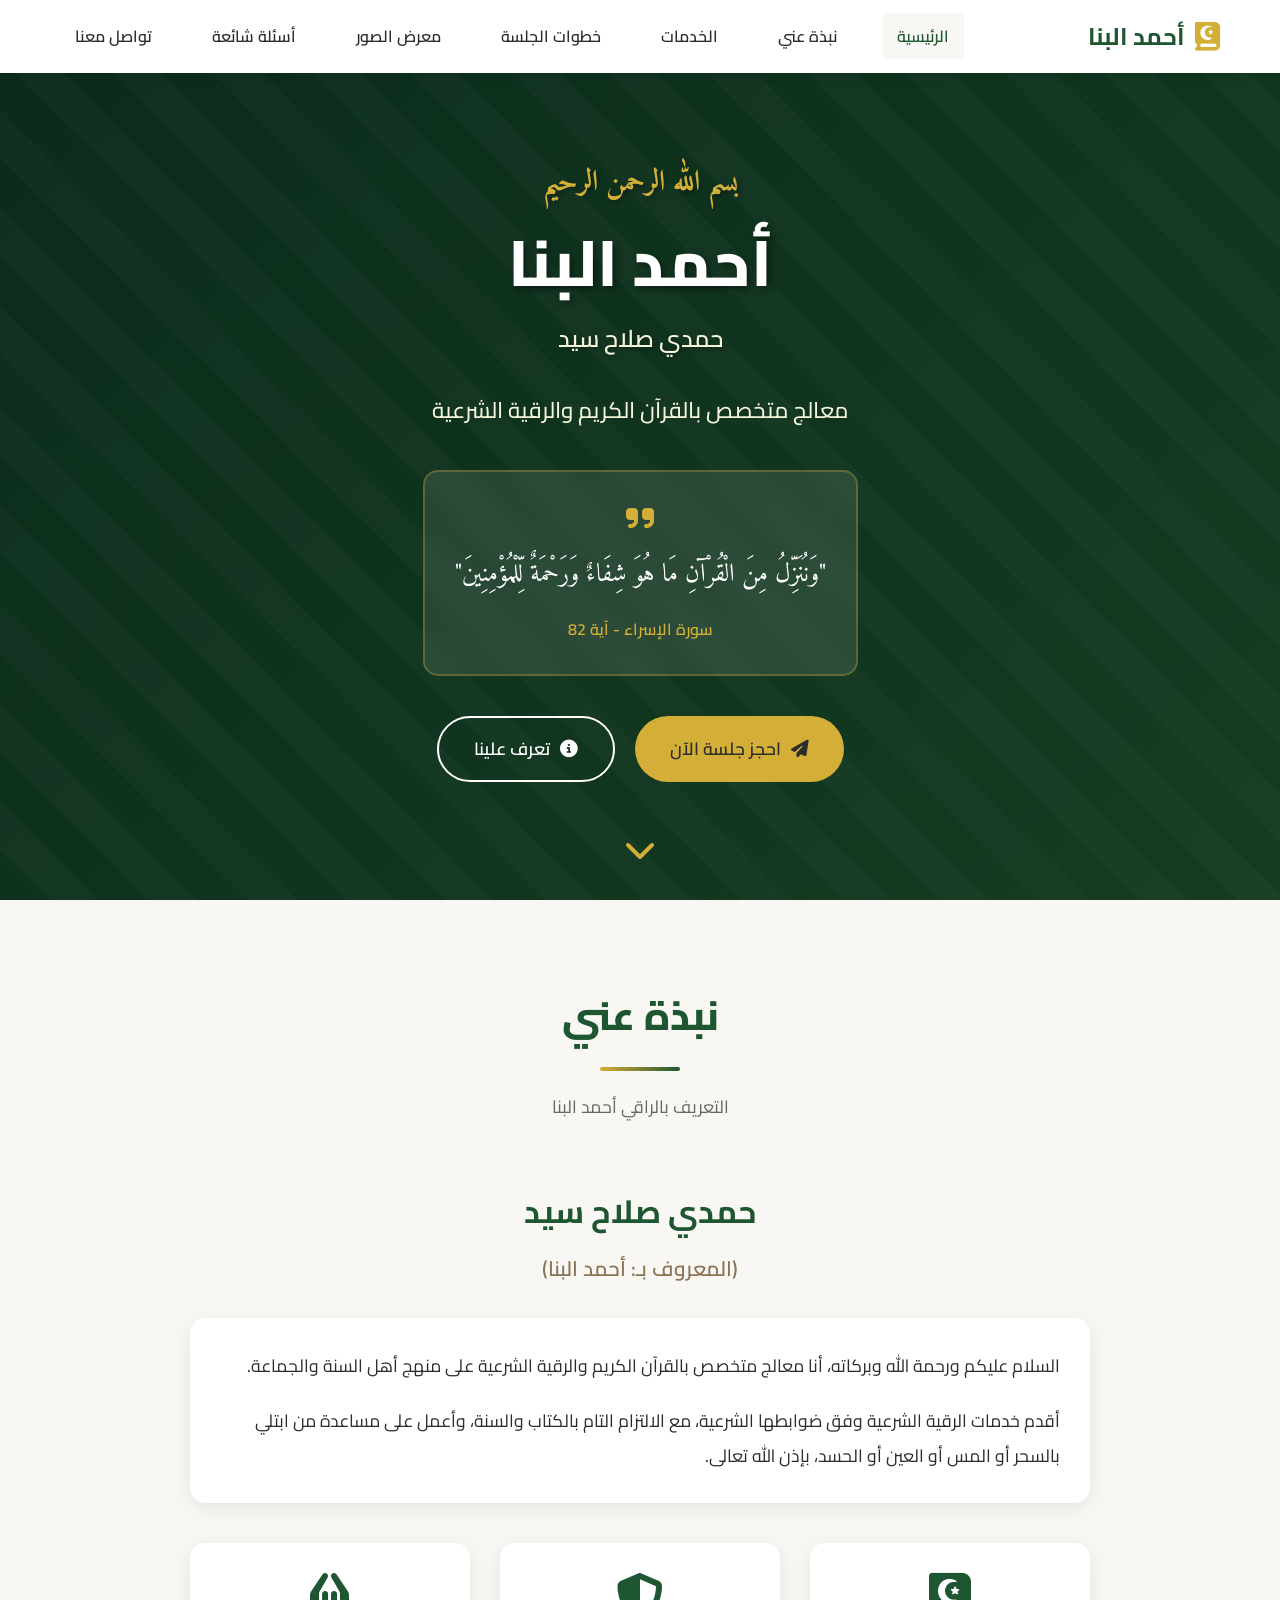
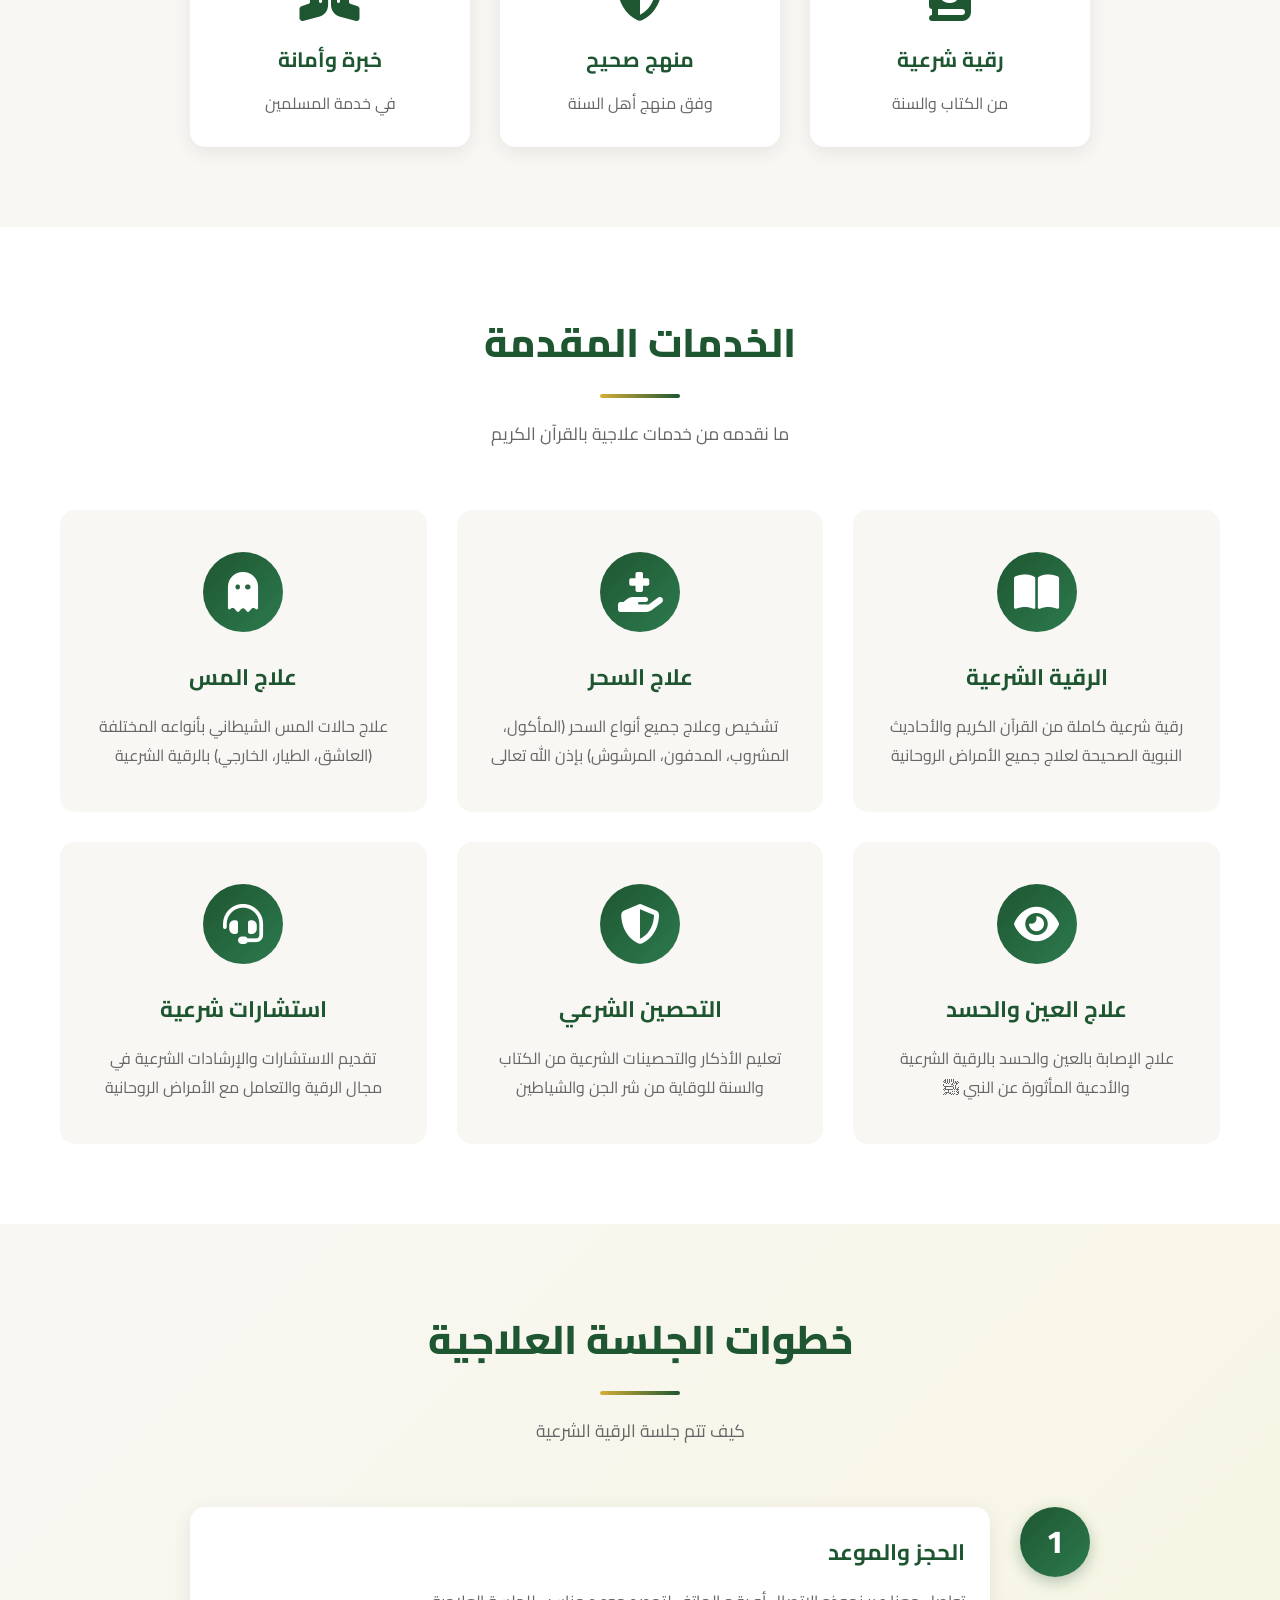
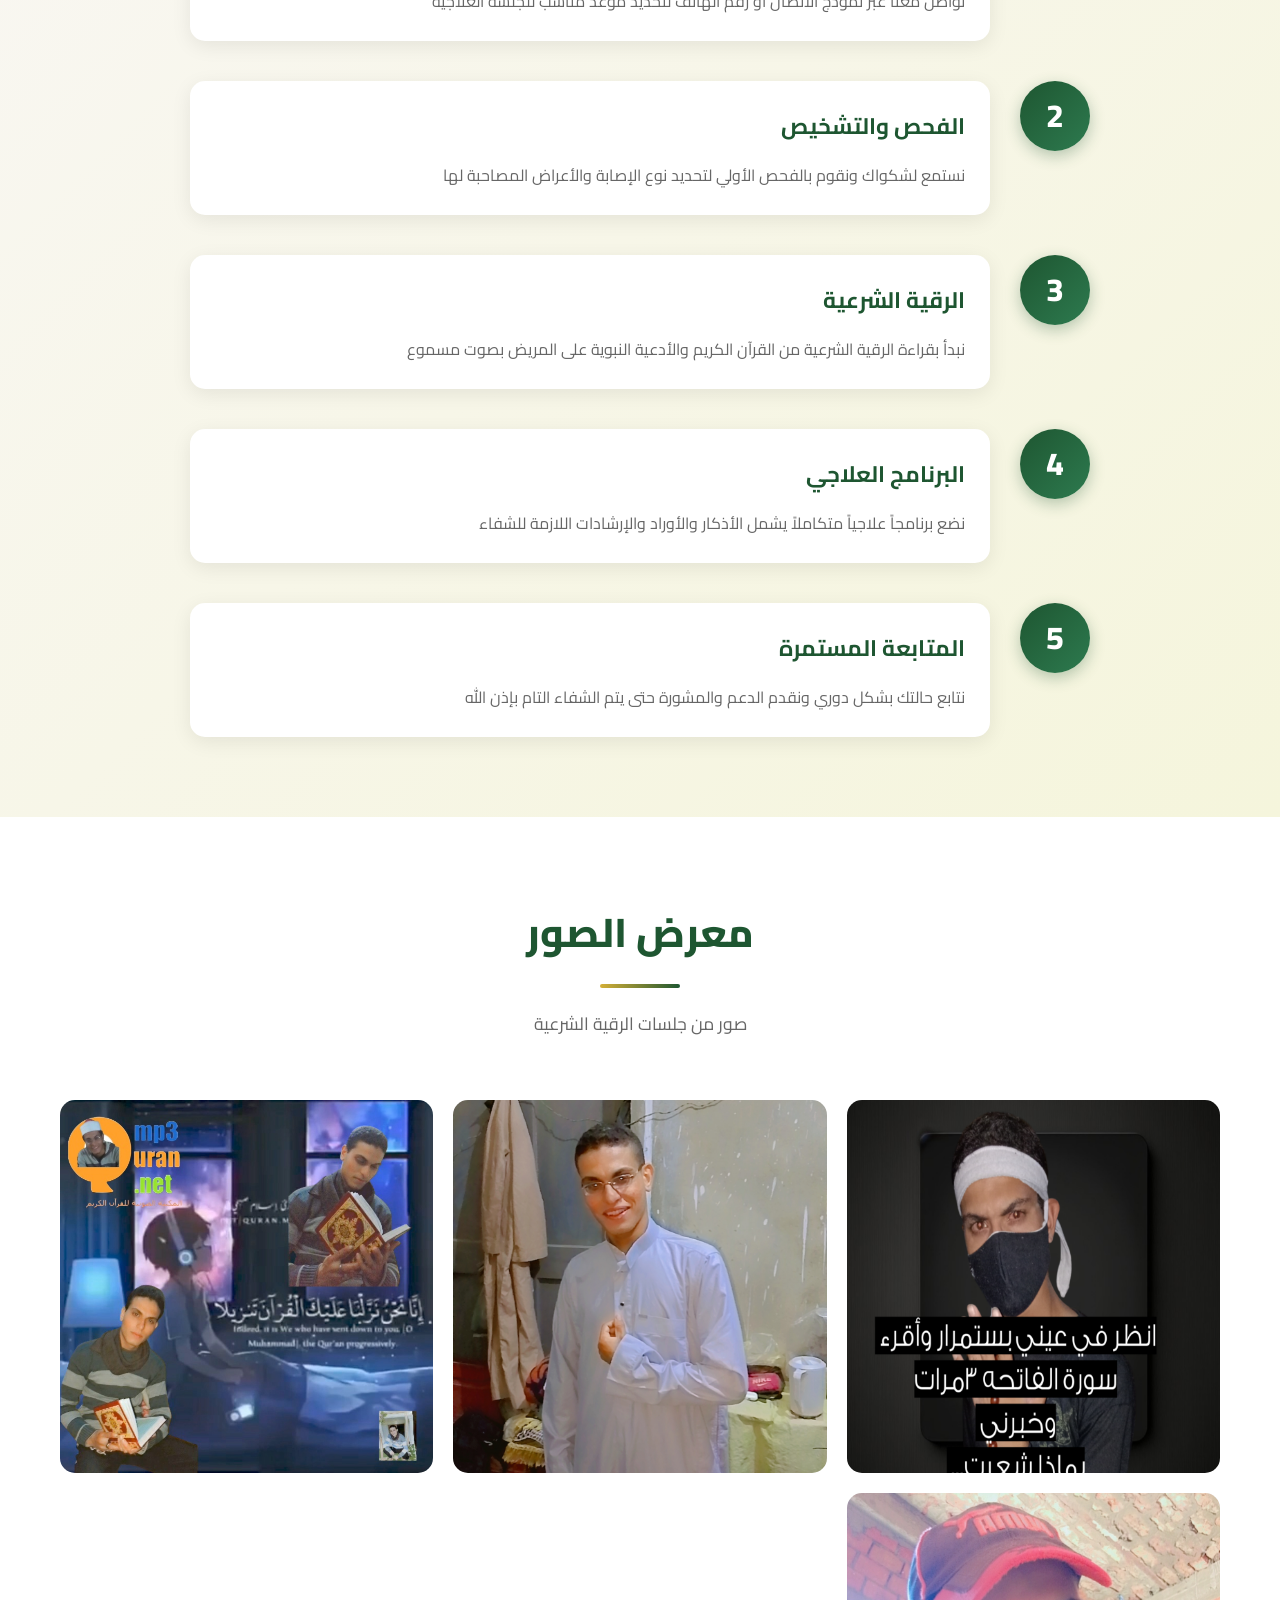
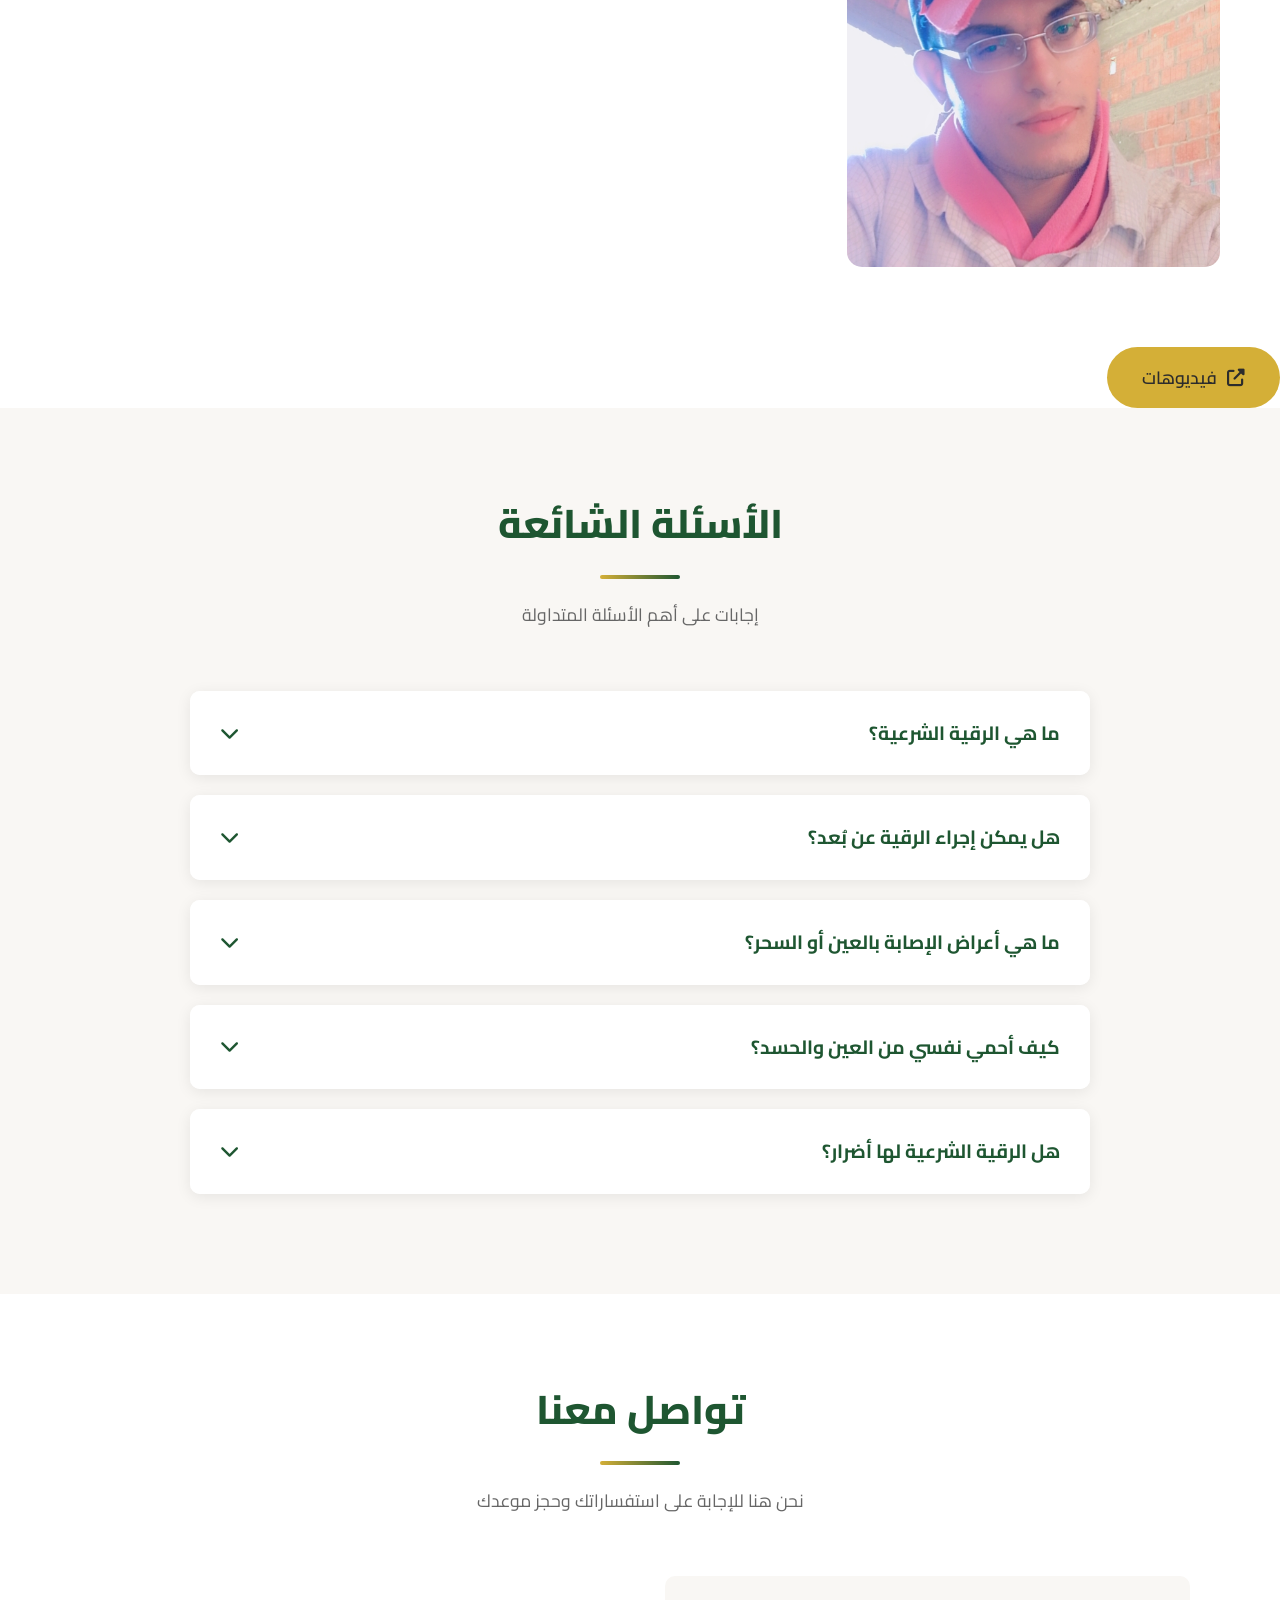
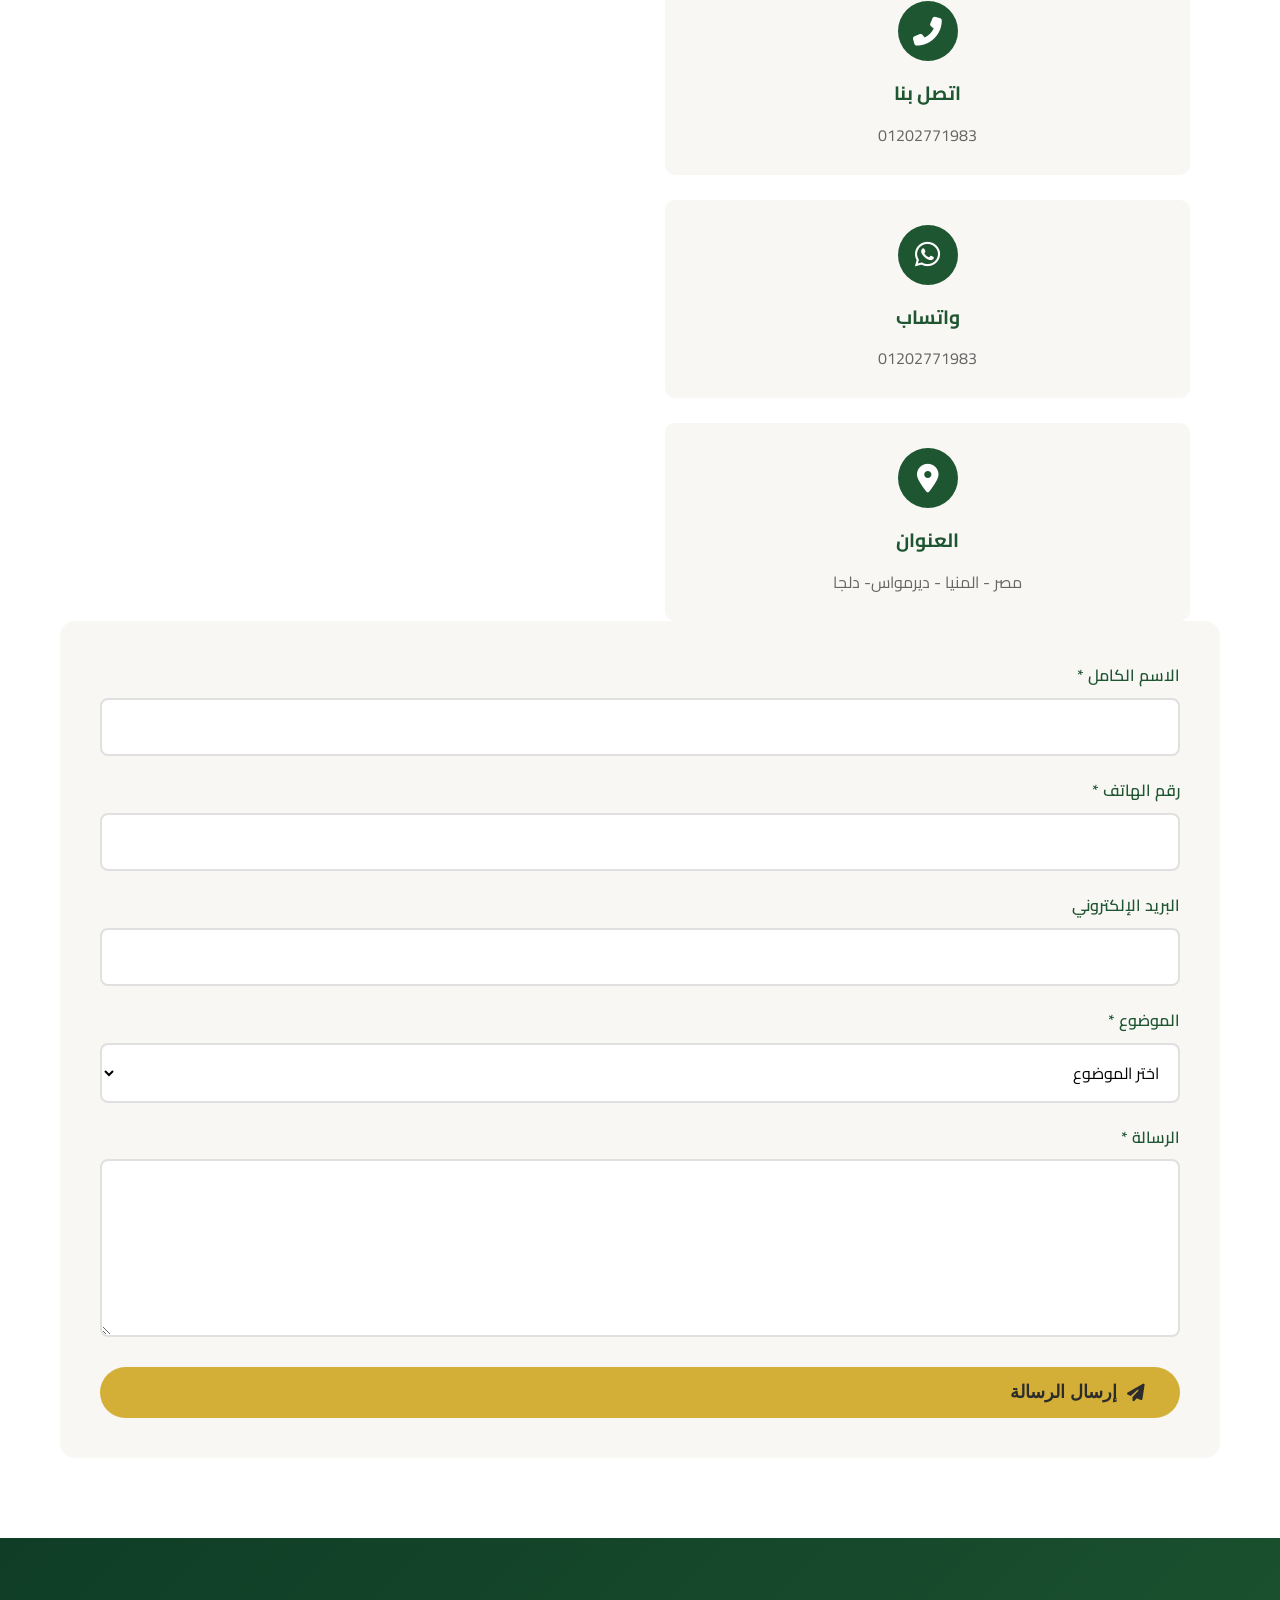
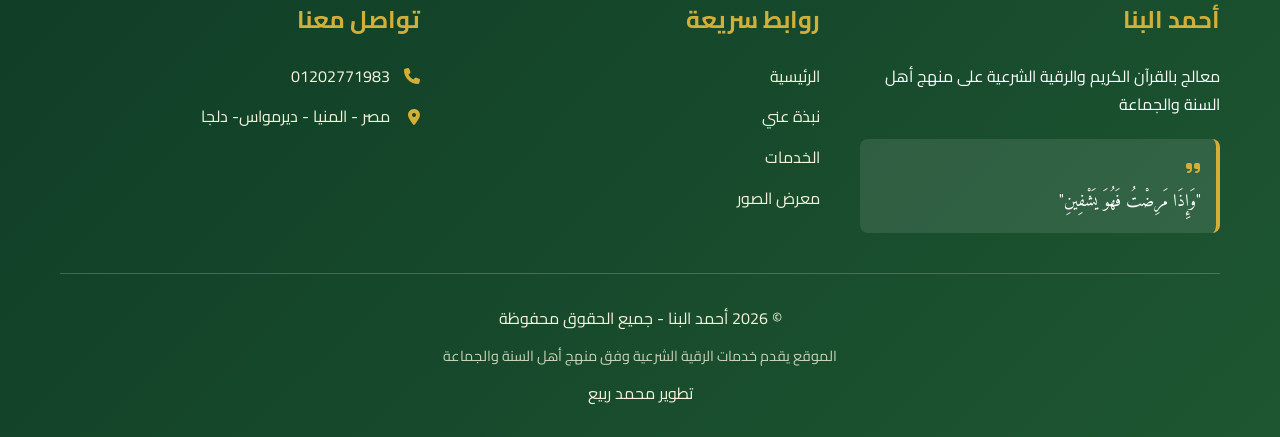
==== index.html @ 3abb6129 "Update index.html" ====
<!DOCTYPE html>
<html lang="ar" dir="rtl">
<head>
    <meta charset="UTF-8">
    <meta name="viewport" content="width=device-width, initial-scale=1.0">
    <meta name="description" content="أحمد البنا - معالج بالقرآن الكريم والرقية الشرعية">
    <meta name="keywords" content="رقية شرعية, علاج بالقرآن, أحمد البنا, حمدي صلاح سيد">
    <title>أحمد البنا - معالج بالقرآن الكريم والرقية الشرعية</title>
    
    <!-- Google Fonts -->
    <link rel="preconnect" href="https://fonts.googleapis.com">
    <link rel="preconnect" href="https://fonts.gstatic.com" crossorigin>
    <link href="https://fonts.googleapis.com/css2?family=Cairo:wght@300;400;600;700;800&family=Amiri:wght@400;700&display=swap" rel="stylesheet">
    
    <!-- Font Awesome -->
    <link rel="stylesheet" href="https://cdn.jsdelivr.net/npm/@fortawesome/fontawesome-free@6.4.0/css/all.min.css">
    
    <!-- Custom CSS -->
    <link rel="stylesheet" href="css/style.css">
    <link rel="icon" type="image/x-icon" href="file/emog.jpg">
</head>
<body>
    <!-- Header & Navigation -->
    <header class="header">
        <nav class="navbar">
            <div class="container">
                <div class="nav-brand">
                    <i class="fas fa-quran"></i>
                    <span class="brand-name">أحمد البنا</span>
                </div>
                <button class="nav-toggle" id="navToggle">
                    <i class="fas fa-bars"></i>
                </button>
                <ul class="nav-menu" id="navMenu">
                    <li><a href="#home" class="nav-link">الرئيسية</a></li>
                    <li><a href="#about" class="nav-link">نبذة عني</a></li>
                    <li><a href="#services" class="nav-link">الخدمات</a></li>
                    <li><a href="#steps" class="nav-link">خطوات الجلسة</a></li>
                    <li><a href="#gallery" class="nav-link">معرض الصور</a></li>
                    <li><a href="#faq" class="nav-link">أسئلة شائعة</a></li>
                    <li><a href="#contact" class="nav-link">تواصل معنا</a></li>
                </ul>
            </div>
        </nav>
    </header>

    <!-- Hero Section -->
    <section id="home" class="hero">
        <div class="hero-overlay"></div>
        <div class="container hero-content">
            <div class="hero-text">
                <h1 class="hero-title">
                    <span class="bismillah">بسم الله الرحمن الرحيم</span>
                    <span class="main-title">أحمد البنا</span>
                    <span class="subtitle">حمدي صلاح سيد</span>
                </h1>
                <p class="hero-description">
                    معالج متخصص بالقرآن الكريم والرقية الشرعية
                </p>
                <div class="hero-verse">
                    <i class="fas fa-quote-right"></i>
                    <p class="quran-text">
                        "وَنُنَزِّلُ مِنَ الْقُرْآنِ مَا هُوَ شِفَاءٌ وَرَحْمَةٌ لِّلْمُؤْمِنِينَ"
                    </p>
                    <p class="verse-reference">سورة الإسراء - آية 82</p>
                </div>
                <div class="hero-buttons">
                    <a href="#contact" class="btn btn-primary">
                        <i class="fas fa-paper-plane"></i>
                        احجز جلسة الآن
                    </a>
                    <a href="#about" class="btn btn-secondary">
                        <i class="fas fa-info-circle"></i>
                        تعرف علينا
                    </a>
                </div>
            </div>
        </div>
        <div class="scroll-indicator">
            <i class="fas fa-chevron-down"></i>
        </div>
    </section>

    <!-- About Section -->
    <section id="about" class="about">
        <div class="container">
            <div class="section-header">
                <h2 class="section-title">نبذة عني</h2>
                <div class="title-separator"></div>
                <p class="section-subtitle">التعريف بالراقي أحمد البنا</p>
            </div>
            <div class="about-content">
                <div class="about-text">
                    <div class="about-intro">
                        <h3 class="about-name">حمدي صلاح سيد</h3>
                        <p class="about-nickname">(المعروف بـ: أحمد البنا)</p>
                    </div>
                    <div class="about-description">
                        <p>
                            السلام عليكم ورحمة الله وبركاته، أنا معالج متخصص بالقرآن الكريم والرقية الشرعية على منهج أهل السنة والجماعة.
                        </p>
                        <p>
                            أقدم خدمات الرقية الشرعية وفق ضوابطها الشرعية، مع الالتزام التام بالكتاب والسنة، وأعمل على مساعدة من ابتلي بالسحر أو المس أو العين أو الحسد، بإذن الله تعالى.
                        </p>
                    </div>
                    <div class="about-features">
                        <div class="feature-item">
                            <i class="fas fa-book-quran"></i>
                            <h4>رقية شرعية</h4>
                            <p>من الكتاب والسنة</p>
                        </div>
                        <div class="feature-item">
                            <i class="fas fa-shield-halved"></i>
                            <h4>منهج صحيح</h4>
                            <p>وفق منهج أهل السنة</p>
                        </div>
                        <div class="feature-item">
                            <i class="fas fa-hands-praying"></i>
                            <h4>خبرة وأمانة</h4>
                            <p>في خدمة المسلمين</p>
                        </div>
                    </div>
                </div>
            </div>
        </div>
    </section>

    <!-- Services Section -->
    <section id="services" class="services">
        <div class="container">
            <div class="section-header">
                <h2 class="section-title">الخدمات المقدمة</h2>
                <div class="title-separator"></div>
                <p class="section-subtitle">ما نقدمه من خدمات علاجية بالقرآن الكريم</p>
            </div>
            <div class="services-grid">
                <div class="service-card">
                    <div class="service-icon">
                        <i class="fas fa-book-open"></i>
                    </div>
                    <h3 class="service-title">الرقية الشرعية</h3>
                    <p class="service-description">
                        رقية شرعية كاملة من القرآن الكريم والأحاديث النبوية الصحيحة لعلاج جميع الأمراض الروحانية
                    </p>
                </div>
                <div class="service-card">
                    <div class="service-icon">
                        <i class="fas fa-hand-holding-medical"></i>
                    </div>
                    <h3 class="service-title">علاج السحر</h3>
                    <p class="service-description">
                        تشخيص وعلاج جميع أنواع السحر (المأكول، المشروب، المدفون، المرشوش) بإذن الله تعالى
                    </p>
                </div>
                <div class="service-card">
                    <div class="service-icon">
                        <i class="fas fa-ghost"></i>
                    </div>
                    <h3 class="service-title">علاج المس</h3>
                    <p class="service-description">
                        علاج حالات المس الشيطاني بأنواعه المختلفة (العاشق، الطيار، الخارجي) بالرقية الشرعية
                    </p>
                </div>
                <div class="service-card">
                    <div class="service-icon">
                        <i class="fas fa-eye"></i>
                    </div>
                    <h3 class="service-title">علاج العين والحسد</h3>
                    <p class="service-description">
                        علاج الإصابة بالعين والحسد بالرقية الشرعية والأدعية المأثورة عن النبي ﷺ
                    </p>
                </div>
                <div class="service-card">
                    <div class="service-icon">
                        <i class="fas fa-shield-alt"></i>
                    </div>
                    <h3 class="service-title">التحصين الشرعي</h3>
                    <p class="service-description">
                        تعليم الأذكار والتحصينات الشرعية من الكتاب والسنة للوقاية من شر الجن والشياطين
                    </p>
                </div>
                <div class="service-card">
                    <div class="service-icon">
                        <i class="fas fa-headset"></i>
                    </div>
                    <h3 class="service-title">استشارات شرعية</h3>
                    <p class="service-description">
                        تقديم الاستشارات والإرشادات الشرعية في مجال الرقية والتعامل مع الأمراض الروحانية
                    </p>
                </div>
            </div>
        </div>
    </section>

    <!-- Steps Section -->
    <section id="steps" class="steps">
        <div class="container">
            <div class="section-header">
                <h2 class="section-title">خطوات الجلسة العلاجية</h2>
                <div class="title-separator"></div>
                <p class="section-subtitle">كيف تتم جلسة الرقية الشرعية</p>
            </div>
            <div class="steps-container">
                <div class="step-item">
                    <div class="step-number">1</div>
                    <div class="step-content">
                        <h3 class="step-title">الحجز والموعد</h3>
                        <p class="step-description">
                            تواصل معنا عبر نموذج الاتصال أو رقم الهاتف لتحديد موعد مناسب للجلسة العلاجية
                        </p>
                    </div>
                </div>
                <div class="step-item">
                    <div class="step-number">2</div>
                    <div class="step-content">
                        <h3 class="step-title">الفحص والتشخيص</h3>
                        <p class="step-description">
                            نستمع لشكواك ونقوم بالفحص الأولي لتحديد نوع الإصابة والأعراض المصاحبة لها
                        </p>
                    </div>
                </div>
                <div class="step-item">
                    <div class="step-number">3</div>
                    <div class="step-content">
                        <h3 class="step-title">الرقية الشرعية</h3>
                        <p class="step-description">
                            نبدأ بقراءة الرقية الشرعية من القرآن الكريم والأدعية النبوية على المريض بصوت مسموع
                        </p>
                    </div>
                </div>
                <div class="step-item">
                    <div class="step-number">4</div>
                    <div class="step-content">
                        <h3 class="step-title">البرنامج العلاجي</h3>
                        <p class="step-description">
                            نضع برنامجاً علاجياً متكاملاً يشمل الأذكار والأوراد والإرشادات اللازمة للشفاء
                        </p>
                    </div>
                </div>
                <div class="step-item">
                    <div class="step-number">5</div>
                    <div class="step-content">
                        <h3 class="step-title">المتابعة المستمرة</h3>
                        <p class="step-description">
                            نتابع حالتك بشكل دوري ونقدم الدعم والمشورة حتى يتم الشفاء التام بإذن الله
                        </p>
                    </div>
                </div>
            </div>
        </div>
    </section>

    <!-- Gallery Section -->
    <section id="gallery" class="gallery">
        <div class="container">
            <div class="section-header">
                <h2 class="section-title">معرض الصور</h2>
                <div class="title-separator"></div>
                <p class="section-subtitle">صور من جلسات الرقية الشرعية</p>
            </div>
            <div class="gallery-grid">
                <div class="gallery-item">
                    <img src="file/emog.jpg" alt="صورة 1" loading="lazy">
                    <div class="gallery-overlay">
                        <i class="fas fa-search-plus"></i>
                    </div>
                </div>
                <div class="gallery-item">
                    <img src="file/emog2.jpg" alt="صورة 2" loading="lazy">
                    <div class="gallery-overlay">
                        <i class="fas fa-search-plus"></i>
                    </div>
                </div>
                <div class="gallery-item">
                    <img src="file/emog3.jpg" alt="صورة 3" loading="lazy">
                    <div class="gallery-overlay">
                        <i class="fas fa-search-plus"></i>
                    </div>
                     </div>
                <div class="gallery-item">
                    <img src="file/emog4.jpg" alt="صورة 4" loading="lazy">
                    <div class="gallery-overlay">
                        <i class="fas fa-search-plus"></i>
                    </div>
                </div>
            </div>
        </div>
    </section>

    <!-- Gallery Modal -->
    <div id="galleryModal" class="modal">
        <span class="modal-close">&times;</span>
        <img class="modal-content" id="modalImage" alt="صورة كبيرة">
        <div class="modal-nav">
            <button class="modal-prev"><i class="fas fa-chevron-right"></i></button>
            <button class="modal-next"><i class="fas fa-chevron-left"></i></button>
        </div>
    </div>

    <a href="viduo.html" class="btn btn-primary">
    <i class="fas fa-external-link-alt"></i> فيديوهات
</a>
    <!-- FAQ Section -->
    <section id="faq" class="faq">
        <div class="container">
            <div class="section-header">
                <h2 class="section-title">الأسئلة الشائعة</h2>
                <div class="title-separator"></div>
                <p class="section-subtitle">إجابات على أهم الأسئلة المتداولة</p>
            </div>
            <div class="faq-container">
                <div class="faq-item">
                    <div class="faq-question">
                        <h3>ما هي الرقية الشرعية؟</h3>
                        <i class="fas fa-chevron-down"></i>
                    </div>
                    <div class="faq-answer">
                        <p>الرقية الشرعية هي قراءة آيات من القرآن الكريم وأدعية نبوية صحيحة على المريض بنية الشفاء والعلاج من الأمراض الروحانية كالسحر والمس والعين والحسد، وهي من السنة النبوية المطهرة.</p>
                    </div>
                </div>
                <div class="faq-item">
                    <div class="faq-question">
                        <h3>هل يمكن إجراء الرقية عن بُعد؟</h3>
                        <i class="fas fa-chevron-down"></i>
                    </div>
                    <div class="faq-answer">
                        <p>الرقية الشرعية يفضل أن تكون مباشرة، لكن في حالات الضرورة يمكن تقديم الاستشارة والتوجيه عن بُعد، مع تعليم المريض كيفية الرقية الذاتية والأذكار والتحصينات اللازمة.</p>
                    </div>
                </div>
                <div class="faq-item">
                    <div class="faq-question">
                        <h3>ما هي أعراض الإصابة بالعين أو السحر؟</h3>
                        <i class="fas fa-chevron-down"></i>
                    </div>
                    <div class="faq-answer">
                        <p>الأعراض تشمل: الصداع المستمر، الكوابيس المتكررة، ضيق الصدر، النفور من العبادات، مشاكل في العلاقات الأسرية والعملية، وأعراض جسدية بدون سبب طبي واضح. لكن يجب التأكد طبياً أولاً من عدم وجود سبب عضوي.</p>
                    </div>
                </div>
                <div class="faq-item">
                    <div class="faq-question">
                        <h3>كيف أحمي نفسي من العين والحسد؟</h3>
                        <i class="fas fa-chevron-down"></i>
                    </div>
                    <div class="faq-answer">
                        <p>بالمحافظة على أذكار الصباح والمساء، قراءة آية الكرسي، المعوذات (الإخلاص والفلق والناس)، الاستعاذة بكلمات الله التامات، والتوكل على الله، وعدم إظهار النعم بشكل مبالغ فيه.</p>
                    </div>
                </div>
                <div class="faq-item">
                    <div class="faq-question">
                        <h3>هل الرقية الشرعية لها أضرار؟</h3>
                        <i class="fas fa-chevron-down"></i>
                    </div>
                    <div class="faq-answer">
                        <p>الرقية الشرعية الصحيحة من القرآن والسنة ليس لها أي أضرار، بل هي شفاء ورحمة. المهم أن تكون وفق الضوابط الشرعية دون إضافة أو بدع، وأن يكون الراقي على علم ومنهج صحيح.</p>
                    </div>
                </div>
            </div>
        </div>
    </section>

    <!-- Contact Section -->
    <section id="contact" class="contact">
        <div class="container">
            <div class="section-header">
                <h2 class="section-title">تواصل معنا</h2>
                <div class="title-separator"></div>
                <p class="section-subtitle">نحن هنا للإجابة على استفساراتك وحجز موعدك</p>
            </div>
            <div class="contact-content">
                <div class="contact-info">
                    <div class="info-box">
                        <div class="info-icon">
                            <i class="fas fa-phone-alt"></i>
                        </div>
                        <h3>اتصل بنا</h3>
                        <p>01202771983</p>
                    </div>
                    <div class="info-box">
                        <div class="info-icon">
                            <i class="fab fa-whatsapp"></i>
                        </div>
                        <h3>واتساب</h3>
                        <p>01202771983</p>
                    </div>
                    <div class="info-box">
                        <div class="info-icon">
                            <i class="fas fa-map-marker-alt"></i>
                        </div>
                        <h3>العنوان</h3>
                        <p>مصر - المنيا - ديرمواس- دلجا </p>
                    </div>
                    </div>
                </div>
                <div class="contact-form-wrapper">
                    <form id="contactForm" class="contact-form">
                        <div class="form-group">
                            <label for="name">الاسم الكامل *</label>
                            <input type="text" id="name" name="name" required>
                        </div>
                        <div class="form-group">
                            <label for="phone">رقم الهاتف *</label>
                            <input type="tel" id="phone" name="phone" required>
                        </div>
                        <div class="form-group">
                            <label for="email">البريد الإلكتروني</label>
                            <input type="email" id="email" name="email">
                        </div>
                        <div class="form-group">
                            <label for="subject">الموضوع *</label>
                            <select id="subject" name="subject" required>
                                <option value="">اختر الموضوع</option>
                                <option value="حجز موعد">حجز موعد</option>
                                <option value="استشارة">استشارة</option>
                                <option value="استفسار عام">استفسار عام</option>
                                <option value="أخري">أخرى</option>
                            </select>
                        </div>
                        <div class="form-group">
                            <label for="message">الرسالة *</label>
                            <textarea id="message" name="message" rows="5" required></textarea>
                        </div>
                        <button type="submit" class="btn btn-primary btn-submit">
                            <i class="fas fa-paper-plane"></i>
                            إرسال الرسالة
                        </button>
                    </form>
                    <div id="formMessage" class="form-message"></div>
                </div>
            </div>
        </div>
    </section>

    <!-- Footer -->
    <footer class="footer">
        <div class="container">
            <div class="footer-content">
                <div class="footer-about">
                    <h3>أحمد البنا</h3>
                    <p>معالج بالقرآن الكريم والرقية الشرعية على منهج أهل السنة والجماعة</p>
                    <div class="footer-verse">
                        <i class="fas fa-quote-right"></i>
                        <p>"وَإِذَا مَرِضْتُ فَهُوَ يَشْفِينِ"</p>
                    </div>
                </div>
                <div class="footer-links">
                    <h4>روابط سريعة</h4>
                    <ul>
                        <li><a href="#home">الرئيسية</a></li>
                        <li><a href="#about">نبذة عني</a></li>
                        <li><a href="#services">الخدمات</a></li>
                        <li><a href="#gallery">معرض الصور</a></li>
                    </ul>
                </div>
                <div class="footer-contact">
                    <h4>تواصل معنا</h4>
                    <ul>
                        <li><i class="fas fa-phone"></i> 01202771983</li>
                        <li><i class="fas fa-map-marker-alt"></i> مصر - المنيا - ديرمواس- دلجا</li>
                    </ul>
                </div>
            </div>
            <div class="footer-bottom">
                <p>&copy; 2026 أحمد البنا - جميع الحقوق محفوظة</p>
                <p class="footer-note">الموقع يقدم خدمات الرقية الشرعية وفق منهج أهل السنة والجماعة</p>
                <p class="footr-note">تطوير محمد ربيع </p>
            </div>
        </div>
    </footer>

    <!-- Back to Top Button -->
    <button id="backToTop" class="back-to-top">
        <i class="fas fa-arrow-up"></i>
    </button>

    <!-- Custom JavaScript -->
    <script src="js/script.js"></script>
</body>
</html>
---- css/style.css ----
/* ===================================
   Global Styles & Reset
   =================================== */
* {
    margin: 0;
    padding: 0;
    box-sizing: border-box;
}

:root {
    /* Islamic Color Palette */
    --primary-color: #1e5631;      /* Deep Islamic Green */
    --secondary-color: #8b7355;    /* Warm Brown/Gold */
    --accent-color: #d4af37;       /* Golden */
    --dark-green: #0f3d26;
    --light-green: #2d7a4f;
    --cream: #f5f5dc;
    --light-bg: #f9f7f4;
    --white: #ffffff;
    --dark: #2c2c2c;
    --gray: #666666;
    --light-gray: #e0e0e0;
    
    /* Typography */
    --font-primary: 'Cairo', sans-serif;
    --font-secondary: 'Amiri', serif;
    
    /* Spacing */
    --section-padding: 80px 20px;
    --container-max-width: 1200px;
    
    /* Transitions */
    --transition: all 0.3s ease;
}

html {
    scroll-behavior: smooth;
}

body {
    font-family: var(--font-primary);
    line-height: 1.8;
    color: var(--dark);
    background-color: var(--white);
    direction: rtl;
    overflow-x: hidden;
}

.container {
    max-width: var(--container-max-width);
    margin: 0 auto;
    padding: 0 20px;
}

img {
    max-width: 100%;
    height: auto;
    display: block;
}

a {
    text-decoration: none;
    color: inherit;
    transition: var(--transition);
}

/* ===================================
   Header & Navigation
   =================================== */
.header {
    position: fixed;
    top: 0;
    left: 0;
    width: 100%;
    background: var(--white);
    box-shadow: 0 2px 10px rgba(0, 0, 0, 0.1);
    z-index: 1000;
    transition: var(--transition);
}

.navbar {
    padding: 15px 0;
}

.navbar .container {
    display: flex;
    justify-content: space-between;
    align-items: center;
}

.nav-brand {
    display: flex;
    align-items: center;
    gap: 10px;
    font-size: 1.5rem;
    font-weight: 700;
    color: var(--primary-color);
}

.nav-brand i {
    font-size: 1.8rem;
    color: var(--accent-color);
}

.nav-toggle {
    display: none;
    background: none;
    border: none;
    font-size: 1.5rem;
    color: var(--primary-color);
    cursor: pointer;
}

.nav-menu {
    display: flex;
    list-style: none;
    gap: 30px;
}

.nav-link {
    font-size: 1rem;
    font-weight: 600;
    color: var(--dark);
    padding: 8px 15px;
    border-radius: 5px;
    transition: var(--transition);
    position: relative;
}

.nav-link:hover,
.nav-link.active {
    color: var(--primary-color);
    background: var(--light-bg);
}

/* ===================================
   Hero Section
   =================================== */
.hero {
    min-height: 100vh;
    display: flex;
    align-items: center;
    justify-content: center;
    background: linear-gradient(135deg, var(--dark-green) 0%, var(--primary-color) 100%);
    position: relative;
    padding: 120px 20px 80px;
    overflow: hidden;
}

.hero::before {
    content: '';
    position: absolute;
    top: 0;
    left: 0;
    width: 100%;
    height: 100%;
    background-image: 
        repeating-linear-gradient(
            45deg,
            transparent,
            transparent 35px,
            rgba(255, 255, 255, 0.03) 35px,
            rgba(255, 255, 255, 0.03) 70px
        );
    pointer-events: none;
}

.hero-overlay {
    position: absolute;
    top: 0;
    left: 0;
    width: 100%;
    height: 100%;
    background: rgba(0, 0, 0, 0.3);
}

.hero-content {
    position: relative;
    z-index: 1;
    text-align: center;
}

.hero-title {
    display: flex;
    flex-direction: column;
    gap: 15px;
    margin-bottom: 30px;
}

.bismillah {
    font-family: var(--font-secondary);
    font-size: 1.8rem;
    color: var(--accent-color);
    font-weight: 700;
    text-shadow: 2px 2px 4px rgba(0, 0, 0, 0.3);
}

.main-title {
    font-size: 4rem;
    font-weight: 800;
    color: var(--white);
    text-shadow: 3px 3px 6px rgba(0, 0, 0, 0.4);
    line-height: 1.2;
}

.subtitle {
    font-size: 1.5rem;
    font-weight: 600;
    color: var(--cream);
    text-shadow: 2px 2px 4px rgba(0, 0, 0, 0.3);
}

.hero-description {
    font-size: 1.4rem;
    color: var(--cream);
    margin-bottom: 40px;
    font-weight: 500;
}

.hero-verse {
    background: rgba(255, 255, 255, 0.1);
    backdrop-filter: blur(10px);
    padding: 30px;
    border-radius: 15px;
    border: 2px solid rgba(212, 175, 55, 0.3);
    margin: 40px auto;
    max-width: 700px;
}

.hero-verse i {
    font-size: 2rem;
    color: var(--accent-color);
    margin-bottom: 15px;
}

.quran-text {
    font-family: var(--font-secondary);
    font-size: 1.6rem;
    color: var(--white);
    line-height: 2;
    margin-bottom: 15px;
}

.verse-reference {
    font-size: 1rem;
    color: var(--accent-color);
    font-weight: 600;
}

.hero-buttons {
    display: flex;
    gap: 20px;
    justify-content: center;
    flex-wrap: wrap;
    margin-top: 40px;
}

.btn {
    display: inline-flex;
    align-items: center;
    gap: 10px;
    padding: 15px 35px;
    font-size: 1.1rem;
    font-weight: 600;
    border-radius: 50px;
    cursor: pointer;
    transition: var(--transition);
    border: none;
}

.btn-primary {
    background: var(--accent-color);
    color: var(--dark);
}

.btn-primary:hover {
    background: #f0c040;
    transform: translateY(-3px);
    box-shadow: 0 10px 25px rgba(212, 175, 55, 0.4);
}

.btn-secondary {
    background: transparent;
    color: var(--white);
    border: 2px solid var(--white);
}

.btn-secondary:hover {
    background: var(--white);
    color: var(--primary-color);
    transform: translateY(-3px);
}

.scroll-indicator {
    position: absolute;
    bottom: 30px;
    left: 50%;
    transform: translateX(-50%);
    animation: bounce 2s infinite;
}

.scroll-indicator i {
    font-size: 2rem;
    color: var(--accent-color);
}

@keyframes bounce {
    0%, 20%, 50%, 80%, 100% {
        transform: translateX(-50%) translateY(0);
    }
    40% {
        transform: translateX(-50%) translateY(-10px);
    }
    60% {
        transform: translateX(-50%) translateY(-5px);
    }
}

/* ===================================
   Section Headers
   =================================== */
.section-header {
    text-align: center;
    margin-bottom: 60px;
}

.section-title {
    font-size: 2.5rem;
    font-weight: 800;
    color: var(--primary-color);
    margin-bottom: 15px;
}

.title-separator {
    width: 80px;
    height: 4px;
    background: linear-gradient(to left, var(--primary-color), var(--accent-color));
    margin: 0 auto 20px;
    border-radius: 2px;
}

.section-subtitle {
    font-size: 1.1rem;
    color: var(--gray);
    max-width: 600px;
    margin: 0 auto;
}

/* ===================================
   About Section
   =================================== */
.about {
    padding: var(--section-padding);
    background: var(--light-bg);
}

.about-content {
    max-width: 900px;
    margin: 0 auto;
}

.about-intro {
    text-align: center;
    margin-bottom: 30px;
}

.about-name {
    font-size: 2rem;
    font-weight: 700;
    color: var(--primary-color);
    margin-bottom: 10px;
}

.about-nickname {
    font-size: 1.3rem;
    color: var(--secondary-color);
    font-weight: 600;
}

.about-description {
    background: var(--white);
    padding: 30px;
    border-radius: 15px;
    box-shadow: 0 5px 20px rgba(0, 0, 0, 0.08);
    margin-bottom: 40px;
}

.about-description p {
    font-size: 1.1rem;
    line-height: 2;
    color: var(--dark);
    margin-bottom: 20px;
}

.about-description p:last-child {
    margin-bottom: 0;
}

.about-features {
    display: grid;
    grid-template-columns: repeat(auto-fit, minmax(250px, 1fr));
    gap: 30px;
}

.feature-item {
    background: var(--white);
    padding: 30px;
    border-radius: 15px;
    text-align: center;
    box-shadow: 0 5px 20px rgba(0, 0, 0, 0.08);
    transition: var(--transition);
}

.feature-item:hover {
    transform: translateY(-10px);
    box-shadow: 0 10px 30px rgba(30, 86, 49, 0.15);
}

.feature-item i {
    font-size: 3rem;
    color: var(--primary-color);
    margin-bottom: 20px;
}

.feature-item h4 {
    font-size: 1.3rem;
    font-weight: 700;
    color: var(--primary-color);
    margin-bottom: 10px;
}

.feature-item p {
    font-size: 1rem;
    color: var(--gray);
}

/* ===================================
   Services Section
   =================================== */
.services {
    padding: var(--section-padding);
    background: var(--white);
}

.services-grid {
    display: grid;
    grid-template-columns: repeat(auto-fit, minmax(320px, 1fr));
    gap: 30px;
}

.service-card {
    background: var(--light-bg);
    padding: 40px 30px;
    border-radius: 15px;
    text-align: center;
    transition: var(--transition);
    border: 2px solid transparent;
}

.service-card:hover {
    transform: translateY(-10px);
    border-color: var(--primary-color);
    box-shadow: 0 10px 30px rgba(30, 86, 49, 0.15);
}

.service-icon {
    width: 80px;
    height: 80px;
    margin: 0 auto 25px;
    background: linear-gradient(135deg, var(--primary-color), var(--light-green));
    border-radius: 50%;
    display: flex;
    align-items: center;
    justify-content: center;
    transition: var(--transition);
}

.service-card:hover .service-icon {
    transform: rotateY(360deg);
}

.service-icon i {
    font-size: 2.5rem;
    color: var(--white);
}

.service-title {
    font-size: 1.4rem;
    font-weight: 700;
    color: var(--primary-color);
    margin-bottom: 15px;
}

.service-description {
    font-size: 1rem;
    line-height: 1.8;
    color: var(--gray);
}

/* ===================================
   Steps Section
   =================================== */
.steps {
    padding: var(--section-padding);
    background: linear-gradient(135deg, var(--light-bg) 0%, var(--cream) 100%);
}

.steps-container {
    max-width: 900px;
    margin: 0 auto;
}

.step-item {
    display: flex;
    gap: 30px;
    margin-bottom: 40px;
    align-items: flex-start;
}

.step-item:last-child {
    margin-bottom: 0;
}

.step-number {
    min-width: 70px;
    height: 70px;
    background: linear-gradient(135deg, var(--primary-color), var(--light-green));
    color: var(--white);
    border-radius: 50%;
    display: flex;
    align-items: center;
    justify-content: center;
    font-size: 2rem;
    font-weight: 800;
    box-shadow: 0 5px 15px rgba(30, 86, 49, 0.3);
}

.step-content {
    flex: 1;
    background: var(--white);
    padding: 25px;
    border-radius: 15px;
    box-shadow: 0 5px 20px rgba(0, 0, 0, 0.08);
}

.step-title {
    font-size: 1.4rem;
    font-weight: 700;
    color: var(--primary-color);
    margin-bottom: 15px;
}

.step-description {
    font-size: 1rem;
    line-height: 1.8;
    color: var(--gray);
}

/* ===================================
   Gallery Section
   =================================== */
.gallery {
    padding: var(--section-padding);
    background: var(--white);
}

.gallery-grid {
    display: grid;
    grid-template-columns: repeat(auto-fit, minmax(300px, 1fr));
    gap: 20px;
}

.gallery-item {
    position: relative;
    overflow: hidden;
    border-radius: 15px;
    cursor: pointer;
    aspect-ratio: 1/1;
}

.gallery-item img {
    width: 100%;
    height: 100%;
    object-fit: cover;
    transition: var(--transition);
}

.gallery-overlay {
    position: absolute;
    top: 0;
    left: 0;
    width: 100%;
    height: 100%;
    background: rgba(30, 86, 49, 0.8);
    display: flex;
    align-items: center;
    justify-content: center;
    opacity: 0;
    transition: var(--transition);
}

.gallery-item:hover .gallery-overlay {
    opacity: 1;
}

.gallery-item:hover img {
    transform: scale(1.1);
}

.gallery-overlay i {
    font-size: 3rem;
    color: var(--white);
}

/* Gallery Modal */
.modal {
    display: none;
    position: fixed;
    z-index: 10000;
    padding: 20px;
    left: 0;
    top: 0;
    width: 100%;
    height: 100%;
    background-color: rgba(0, 0, 0, 0.95);
    align-items: center;
    justify-content: center;
}

.modal-content {
    max-width: 90%;
    max-height: 90%;
    object-fit: contain;
    border-radius: 10px;
    box-shadow: 0 10px 50px rgba(0, 0, 0, 0.5);
}

.modal-close {
    position: absolute;
    top: 30px;
    left: 40px;
    color: var(--white);
    font-size: 3rem;
    cursor: pointer;
    transition: var(--transition);
}

.modal-close:hover {
    color: var(--accent-color);
}

.modal-nav {
    position: absolute;
    top: 50%;
    width: 100%;
    display: flex;
    justify-content: space-between;
    padding: 0 30px;
    transform: translateY(-50%);
}

.modal-prev,
.modal-next {
    background: rgba(255, 255, 255, 0.2);
    backdrop-filter: blur(10px);
    border: 2px solid var(--white);
    color: var(--white);
    font-size: 2rem;
    width: 60px;
    height: 60px;
    border-radius: 50%;
    cursor: pointer;
    transition: var(--transition);
}

.modal-prev:hover,
.modal-next:hover {
    background: var(--accent-color);
    border-color: var(--accent-color);
    color: var(--dark);
}

/* ===================================
   FAQ Section
   =================================== */
.faq {
    padding: var(--section-padding);
    background: var(--light-bg);
}

.faq-container {
    max-width: 900px;
    margin: 0 auto;
}

.faq-item {
    background: var(--white);
    margin-bottom: 20px;
    border-radius: 10px;
    overflow: hidden;
    box-shadow: 0 3px 15px rgba(0, 0, 0, 0.08);
}

.faq-question {
    padding: 25px 30px;
    display: flex;
    justify-content: space-between;
    align-items: center;
    cursor: pointer;
    transition: var(--transition);
    background: var(--white);
}

.faq-question:hover {
    background: var(--light-bg);
}

.faq-question h3 {
    font-size: 1.2rem;
    font-weight: 700;
    color: var(--primary-color);
    flex: 1;
}

.faq-question i {
    font-size: 1.2rem;
    color: var(--primary-color);
    transition: var(--transition);
}

.faq-item.active .faq-question i {
    transform: rotate(180deg);
}

.faq-answer {
    max-height: 0;
    overflow: hidden;
    transition: max-height 0.3s ease;
}

.faq-item.active .faq-answer {
    max-height: 500px;
}

.faq-answer p {
    padding: 0 30px 25px;
    font-size: 1rem;
    line-height: 1.8;
    color: var(--gray);
}

/* ===================================
   Contact Section
   =================================== */
.contact {
    padding: var(--section-padding);
    background: var(--white);
}

.contact-content {
    display: grid;
    grid-template-columns: 1fr 1fr;
    gap: 50px;
    max-width: 1100px;
    margin: 0 auto;
}

.contact-info {
    display: flex;
    flex-direction: column;
    gap: 25px;
}

.info-box {
    background: var(--light-bg);
    padding: 25px;
    border-radius: 10px;
    text-align: center;
    transition: var(--transition);
}

.info-box:hover {
    transform: translateY(-5px);
    box-shadow: 0 5px 20px rgba(0, 0, 0, 0.1);
}

.info-icon {
    width: 60px;
    height: 60px;
    margin: 0 auto 15px;
    background: var(--primary-color);
    border-radius: 50%;
    display: flex;
    align-items: center;
    justify-content: center;
}

.info-icon i {
    font-size: 1.8rem;
    color: var(--white);
}

.info-box h3 {
    font-size: 1.2rem;
    font-weight: 700;
    color: var(--primary-color);
    margin-bottom: 10px;
}

.info-box p {
    font-size: 1rem;
    color: var(--gray);
}

.social-links {
    background: linear-gradient(135deg, var(--primary-color), var(--light-green));
    padding: 30px;
    border-radius: 10px;
    text-align: center;
}

.social-links h3 {
    color: var(--white);
    font-size: 1.3rem;
    margin-bottom: 20px;
}

.social-icons {
    display: flex;
    justify-content: center;
    gap: 15px;
    flex-wrap: wrap;
}

.social-icon {
    width: 50px;
    height: 50px;
    background: rgba(255, 255, 255, 0.2);
    backdrop-filter: blur(10px);
    border-radius: 50%;
    display: flex;
    align-items: center;
    justify-content: center;
    color: var(--white);
    font-size: 1.3rem;
    transition: var(--transition);
}

.social-icon:hover {
    background: var(--accent-color);
    color: var(--dark);
    transform: translateY(-5px);
}

.contact-form-wrapper {
    background: var(--light-bg);
    padding: 40px;
    border-radius: 15px;
}

.contact-form {
    display: flex;
    flex-direction: column;
    gap: 20px;
}

.form-group {
    display: flex;
    flex-direction: column;
    gap: 8px;
}

.form-group label {
    font-size: 1rem;
    font-weight: 600;
    color: var(--primary-color);
}

.form-group input,
.form-group select,
.form-group textarea {
    padding: 12px 15px;
    font-size: 1rem;
    font-family: var(--font-primary);
    border: 2px solid var(--light-gray);
    border-radius: 8px;
    background: var(--white);
    transition: var(--transition);
    direction: rtl;
}

.form-group input:focus,
.form-group select:focus,
.form-group textarea:focus {
    outline: none;
    border-color: var(--primary-color);
}

.form-group textarea {
    resize: vertical;
    min-height: 120px;
}

.btn-submit {
    width: 100%;
    margin-top: 10px;
}

.form-message {
    margin-top: 20px;
    padding: 15px;
    border-radius: 8px;
    text-align: center;
    font-weight: 600;
    display: none;
}

.form-message.success {
    background: #d4edda;
    color: #155724;
    border: 1px solid #c3e6cb;
    display: block;
}

.form-message.error {
    background: #f8d7da;
    color: #721c24;
    border: 1px solid #f5c6cb;
    display: block;
}

/* ===================================
   Footer
   =================================== */
.footer {
    background: linear-gradient(135deg, var(--dark-green) 0%, var(--primary-color) 100%);
    color: var(--white);
    padding: 60px 20px 20px;
}

.footer-content {
    display: grid;
    grid-template-columns: repeat(auto-fit, minmax(250px, 1fr));
    gap: 40px;
    margin-bottom: 40px;
}

.footer-about h3,
.footer-links h4,
.footer-contact h4 {
    font-size: 1.5rem;
    margin-bottom: 20px;
    color: var(--accent-color);
}

.footer-about p {
    line-height: 1.8;
    margin-bottom: 20px;
}

.footer-verse {
    background: rgba(255, 255, 255, 0.1);
    padding: 15px;
    border-radius: 8px;
    border-right: 4px solid var(--accent-color);
}

.footer-verse i {
    color: var(--accent-color);
    margin-bottom: 10px;
}

.footer-verse p {
    font-family: var(--font-secondary);
    font-size: 1.1rem;
    margin: 0;
}

.footer-links ul,
.footer-contact ul {
    list-style: none;
}

.footer-links li,
.footer-contact li {
    margin-bottom: 12px;
}

.footer-links a {
    color: var(--cream);
    transition: var(--transition);
}

.footer-links a:hover {
    color: var(--accent-color);
    padding-right: 10px;
}

.footer-contact li {
    display: flex;
    align-items: center;
    gap: 10px;
    color: var(--cream);
}

.footer-contact i {
    color: var(--accent-color);
    width: 20px;
}

.footer-bottom {
    text-align: center;
    padding-top: 30px;
    border-top: 1px solid rgba(255, 255, 255, 0.2);
}

.footer-bottom p {
    margin-bottom: 10px;
    color: var(--cream);
}

.footer-note {
    font-size: 0.9rem;
    opacity: 0.8;
}

/* ===================================
   Back to Top Button
   =================================== */
.back-to-top {
    position: fixed;
    bottom: 30px;
    left: 30px;
    width: 50px;
    height: 50px;
    background: var(--accent-color);
    color: var(--dark);
    border: none;
    border-radius: 50%;
    font-size: 1.5rem;
    cursor: pointer;
    opacity: 0;
    visibility: hidden;
    transition: var(--transition);
    z-index: 999;
    box-shadow: 0 5px 15px rgba(0, 0, 0, 0.3);
}

.back-to-top.show {
    opacity: 1;
    visibility: visible;
}

.back-to-top:hover {
    background: var(--primary-color);
    color: var(--white);
    transform: translateY(-5px);
}

/* ===================================
   Responsive Design
   =================================== */
@media (max-width: 992px) {
    .contact-content {
        grid-template-columns: 1fr;
    }
    
    .services-grid {
        grid-template-columns: repeat(auto-fit, minmax(280px, 1fr));
    }
}

@media (max-width: 768px) {
    :root {
        --section-padding: 60px 20px;
    }
    
    .nav-toggle {
        display: block;
    }
    
    .nav-menu {
        position: fixed;
        top: 70px;
        right: -100%;
        width: 80%;
        height: calc(100vh - 70px);
        background: var(--white);
        flex-direction: column;
        padding: 30px;
        box-shadow: -5px 0 15px rgba(0, 0, 0, 0.1);
        transition: var(--transition);
        gap: 10px;
    }
    
    .nav-menu.active {
        right: 0;
    }
    
    .nav-link {
        width: 100%;
        text-align: right;
        padding: 15px;
        border-bottom: 1px solid var(--light-gray);
    }
    
    .main-title {
        font-size: 2.5rem;
    }
    
    .bismillah {
        font-size: 1.3rem;
    }
    
    .subtitle {
        font-size: 1.2rem;
    }
    
    .hero-description {
        font-size: 1.1rem;
    }
    
    .quran-text {
        font-size: 1.3rem;
    }
    
    .hero-buttons {
        flex-direction: column;
        gap: 15px;
    }
    
    .btn {
        width: 100%;
        justify-content: center;
    }
    
    .section-title {
        font-size: 2rem;
    }
    
    .about-features {
        grid-template-columns: 1fr;
    }
    
    .step-item {
        flex-direction: column;
        gap: 20px;
    }
    
    .step-number {
        margin: 0 auto;
    }
    
    .gallery-grid {
        grid-template-columns: 1fr;
    }
    
    .modal-nav {
        padding: 0 10px;
    }
    
    .modal-prev,
    .modal-next {
        width: 45px;
        height: 45px;
        font-size: 1.5rem;
    }
    
    .modal-close {
        top: 15px;
        left: 20px;
        font-size: 2rem;
    }
    
    .contact-form-wrapper {
        padding: 25px;
    }
    
    .footer-content {
        grid-template-columns: 1fr;
        gap: 30px;
    }
}

@media (max-width: 480px) {
    .main-title {
        font-size: 2rem;
    }
    
    .hero-verse {
        padding: 20px;
    }
    
    .services-grid {
        grid-template-columns: 1fr;
    }
    
    .service-card {
        padding: 30px 20px;
    }
}
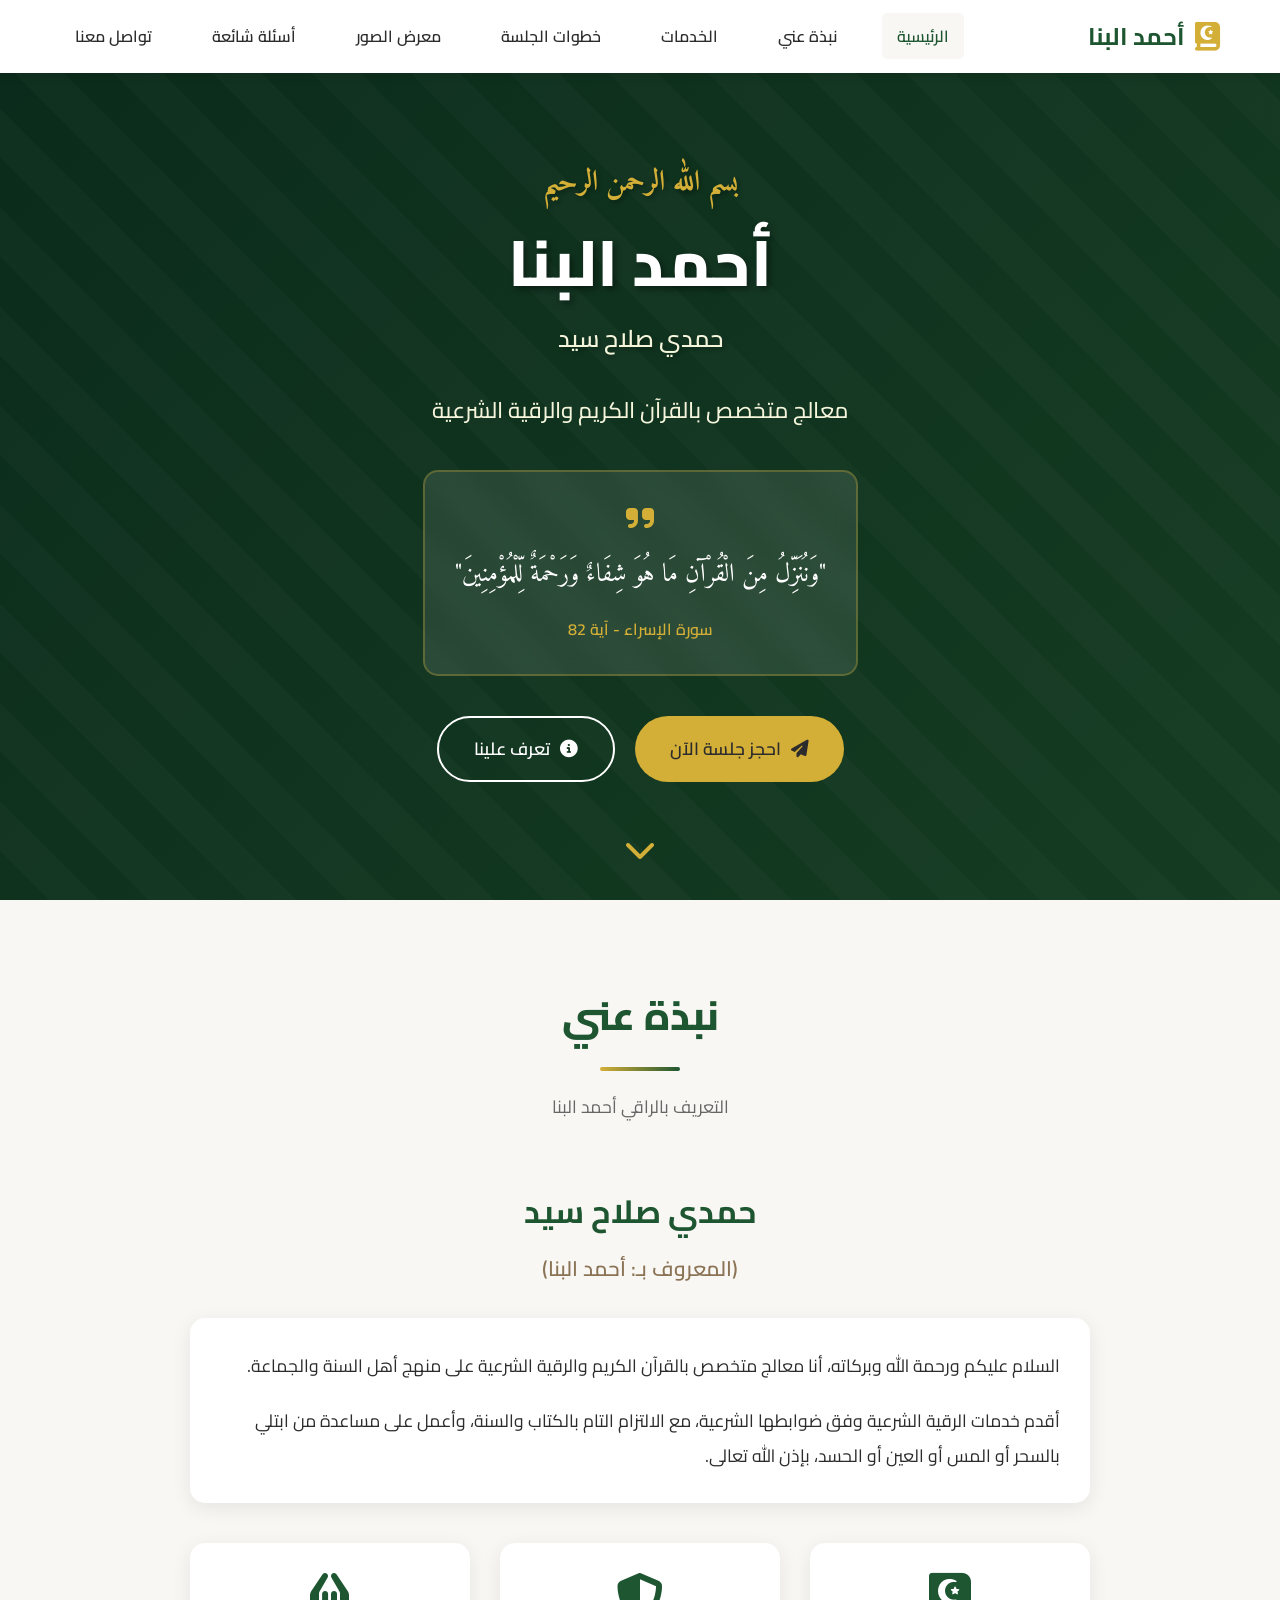
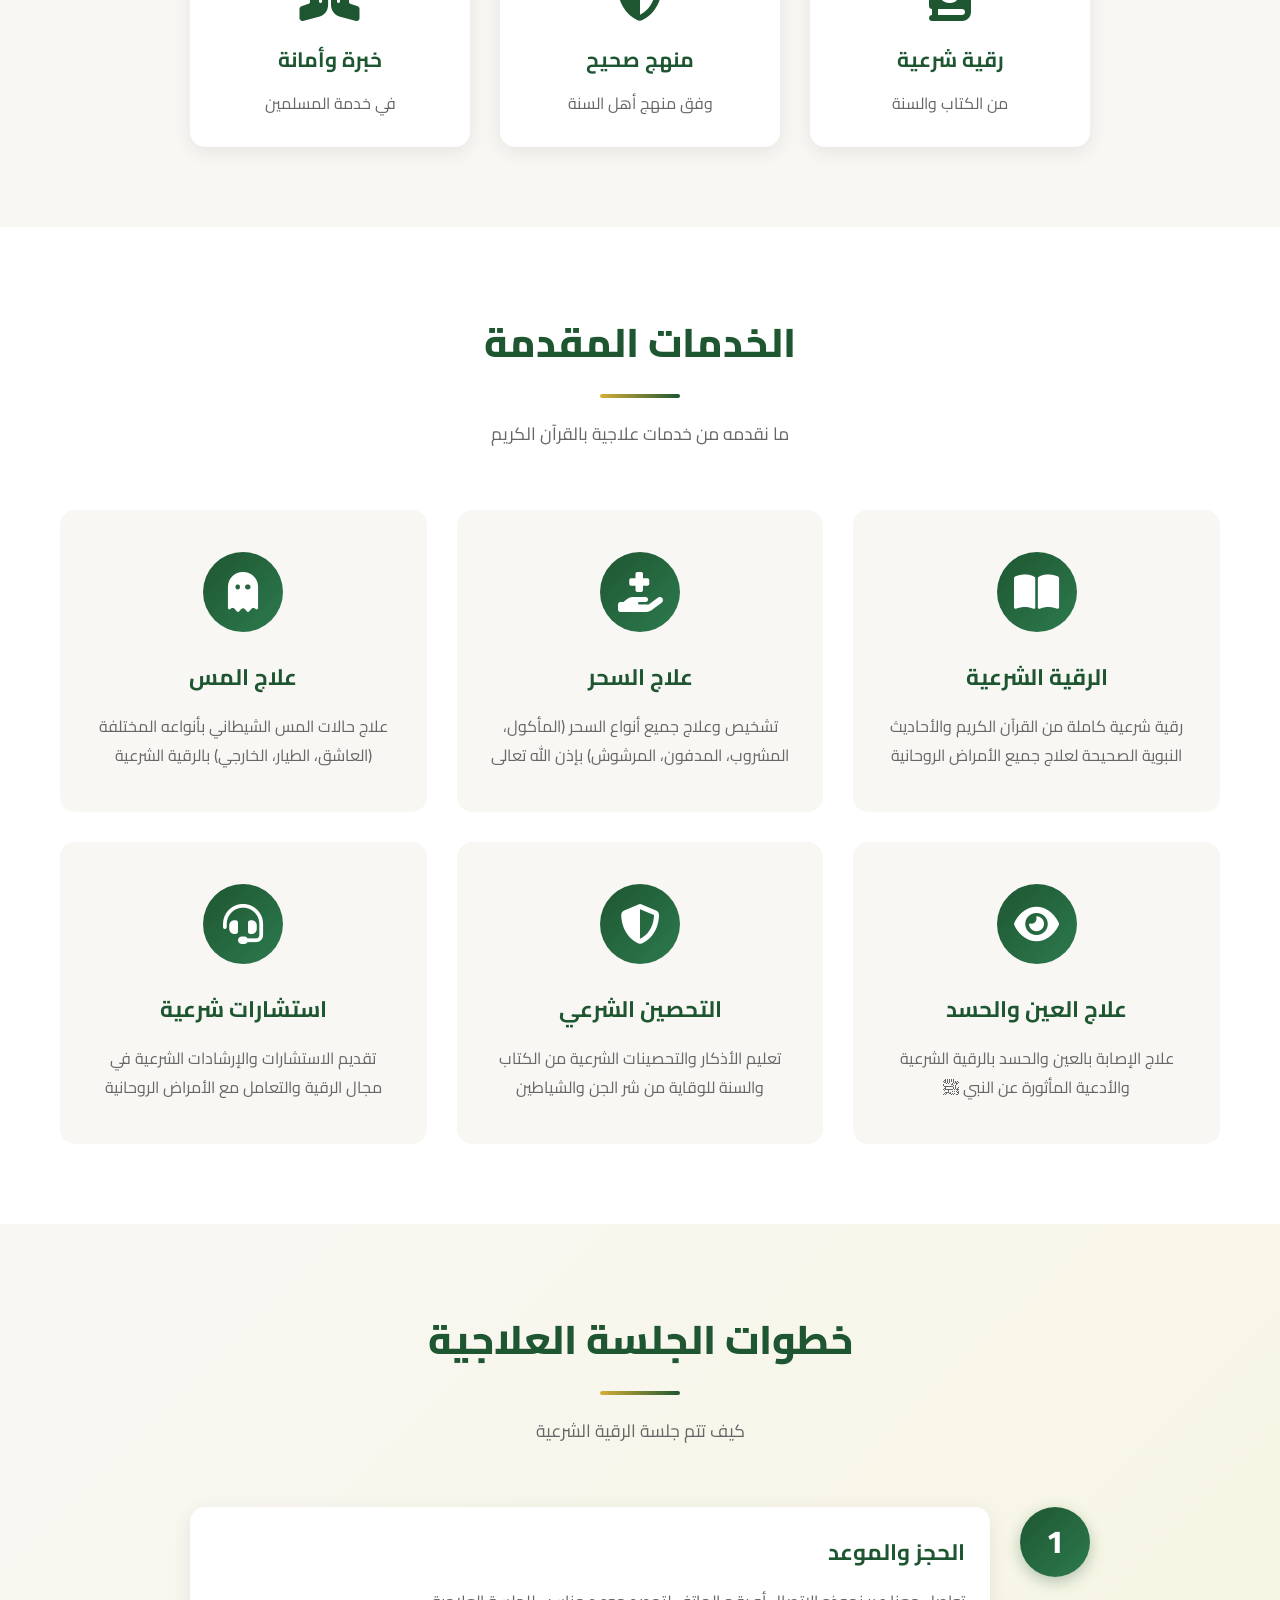
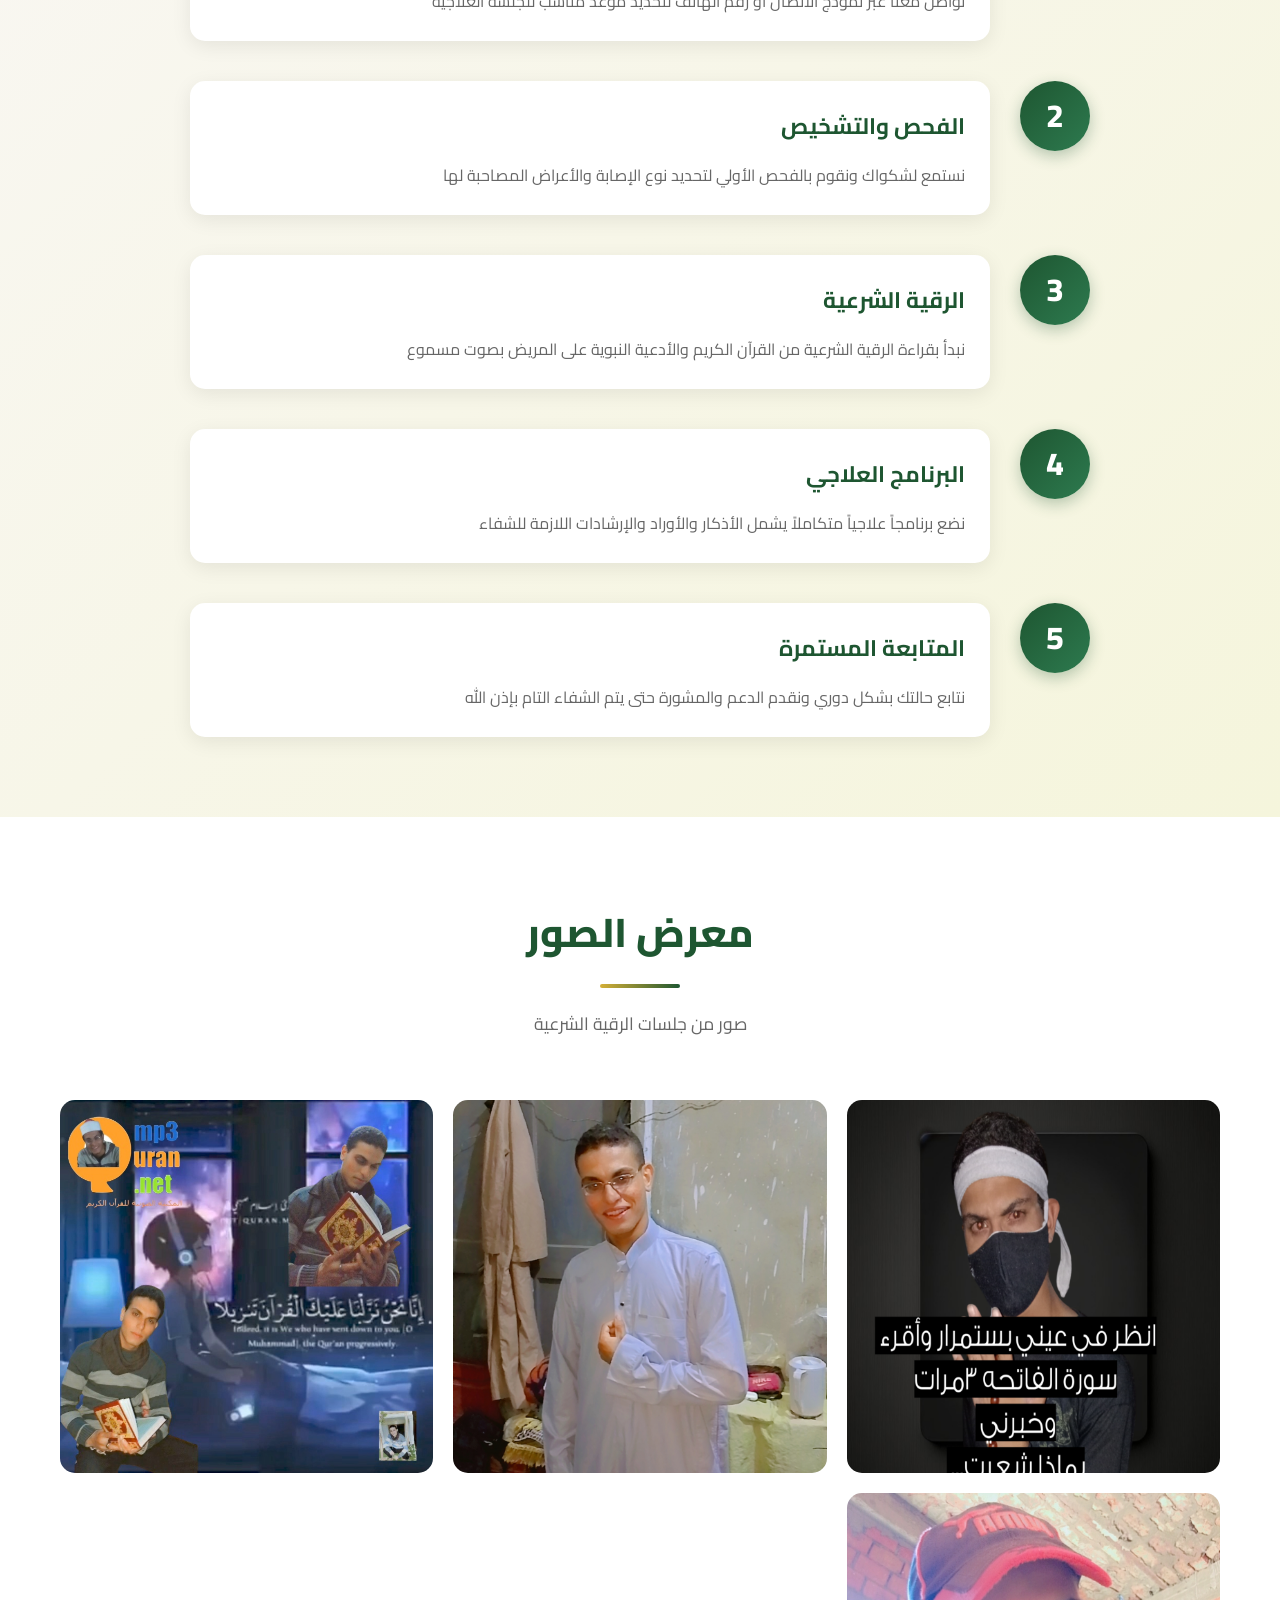
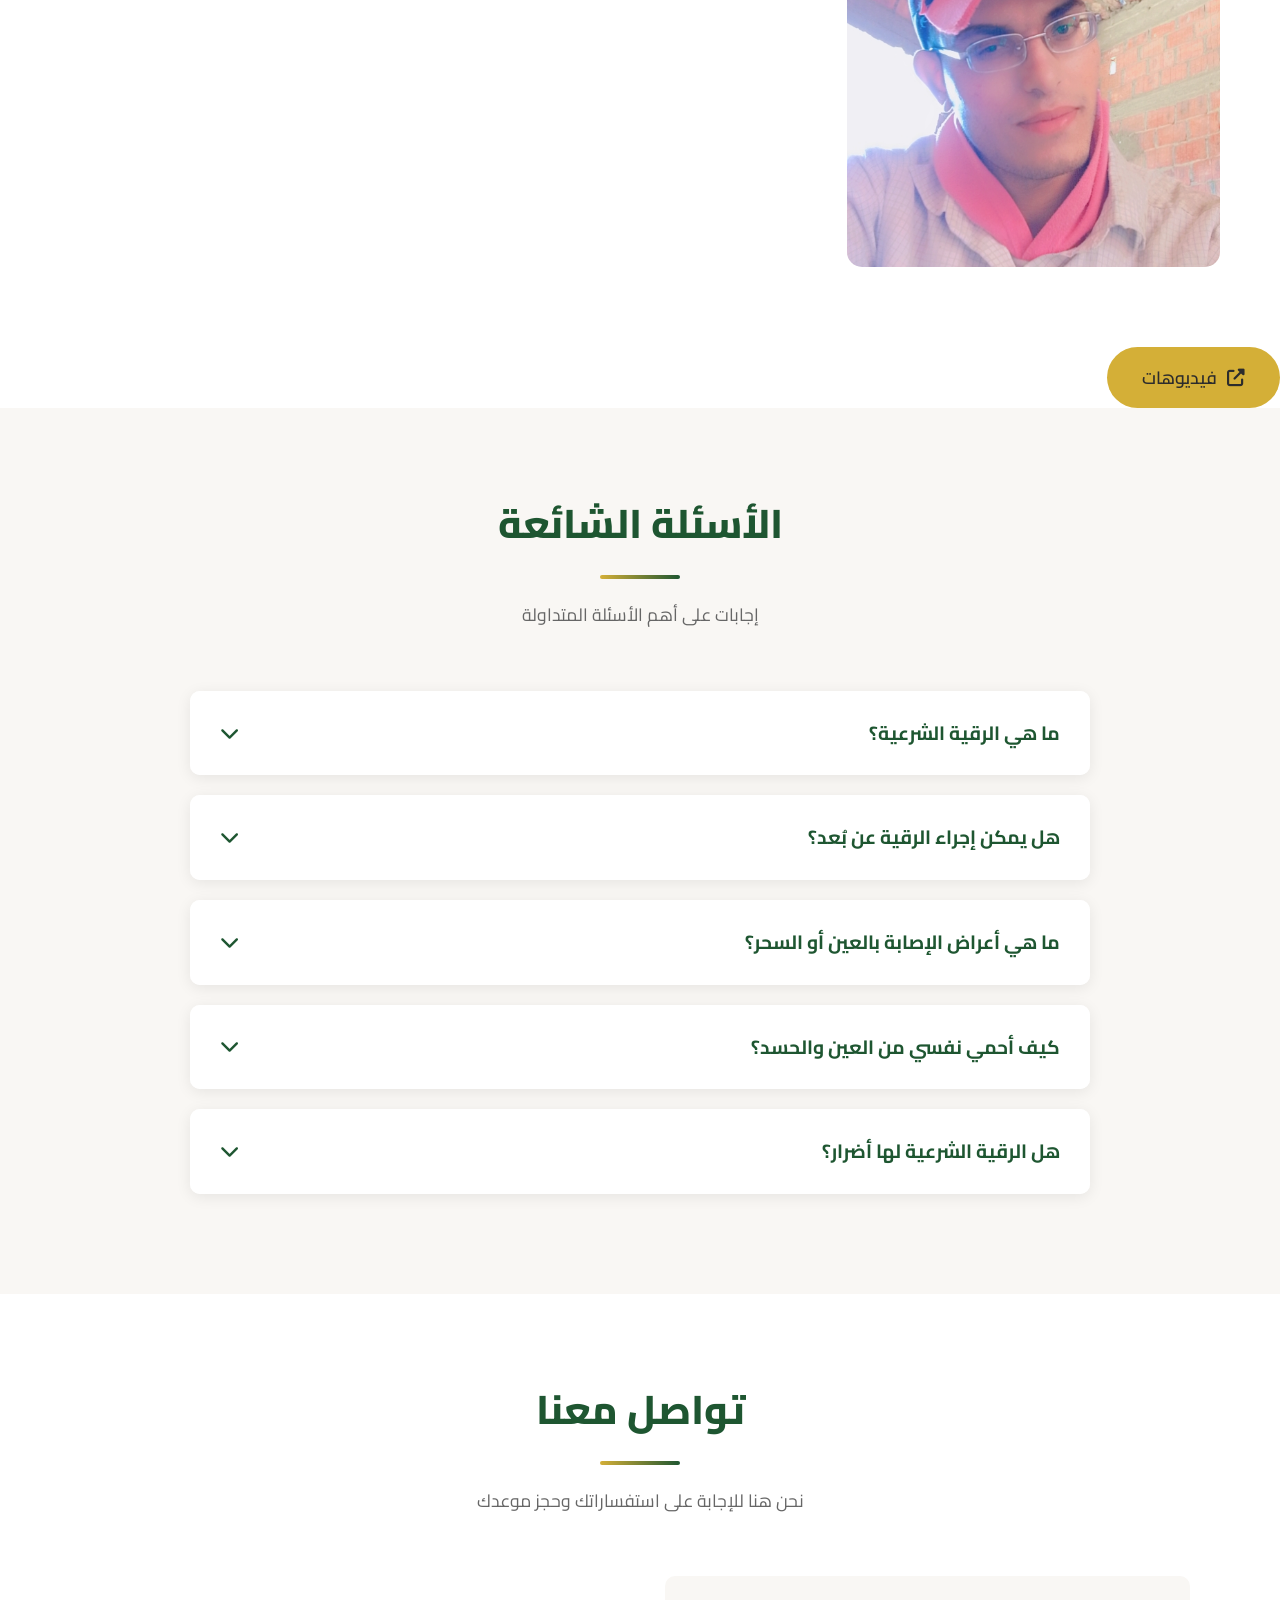
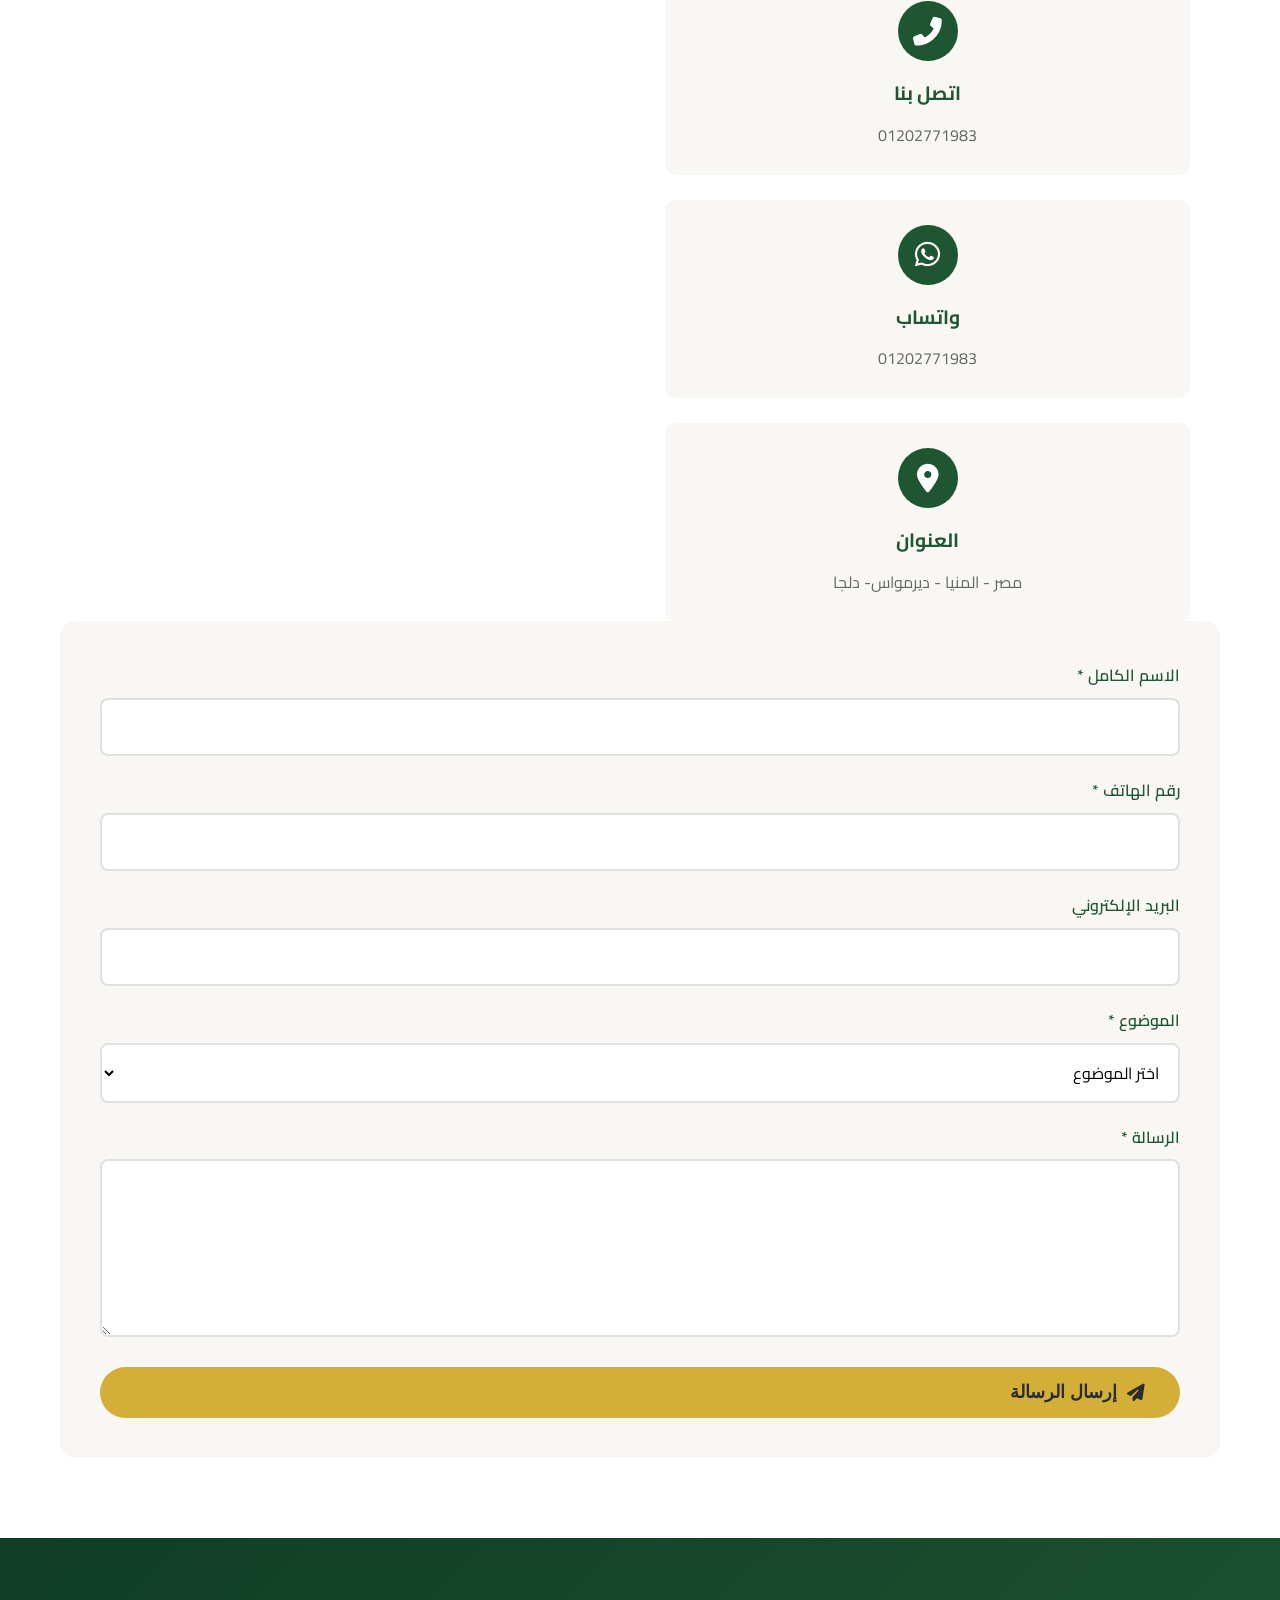
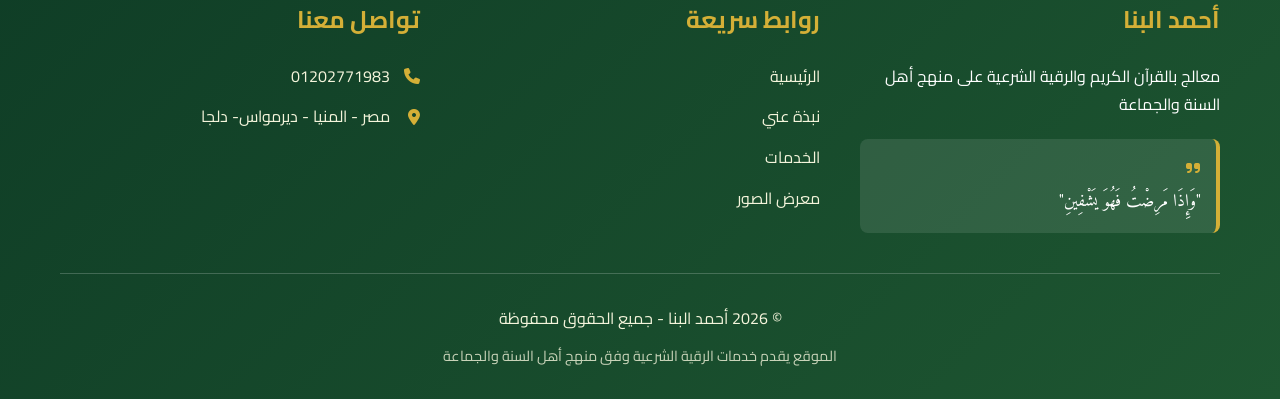
==== commit 12131bde: "Update index.html" ====
--- a/index.html
+++ b/index.html
@@ -462,7 +462,6 @@
             <div class="footer-bottom">
                 <p>&copy; 2026 أحمد البنا - جميع الحقوق محفوظة</p>
                 <p class="footer-note">الموقع يقدم خدمات الرقية الشرعية وفق منهج أهل السنة والجماعة</p>
-                <p class="footr-note">تطوير محمد ربيع </p>
             </div>
         </div>
     </footer>
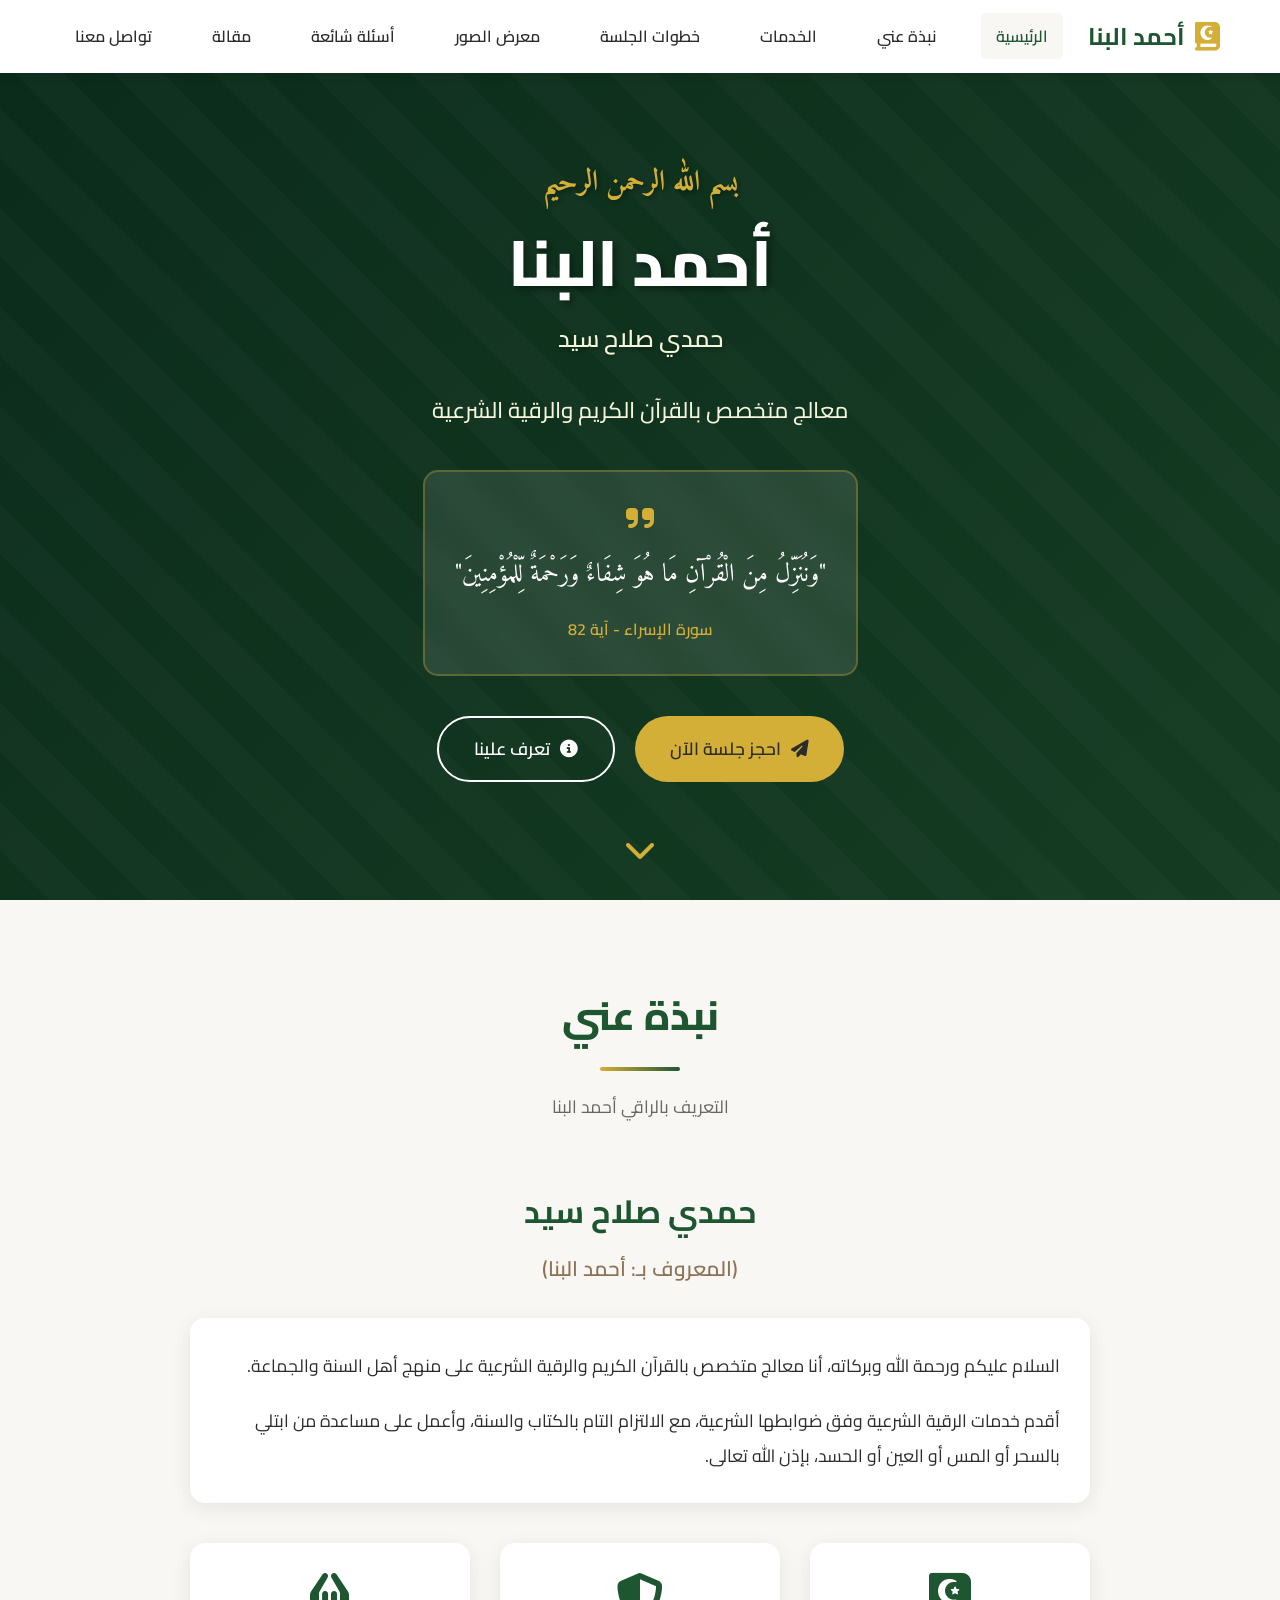
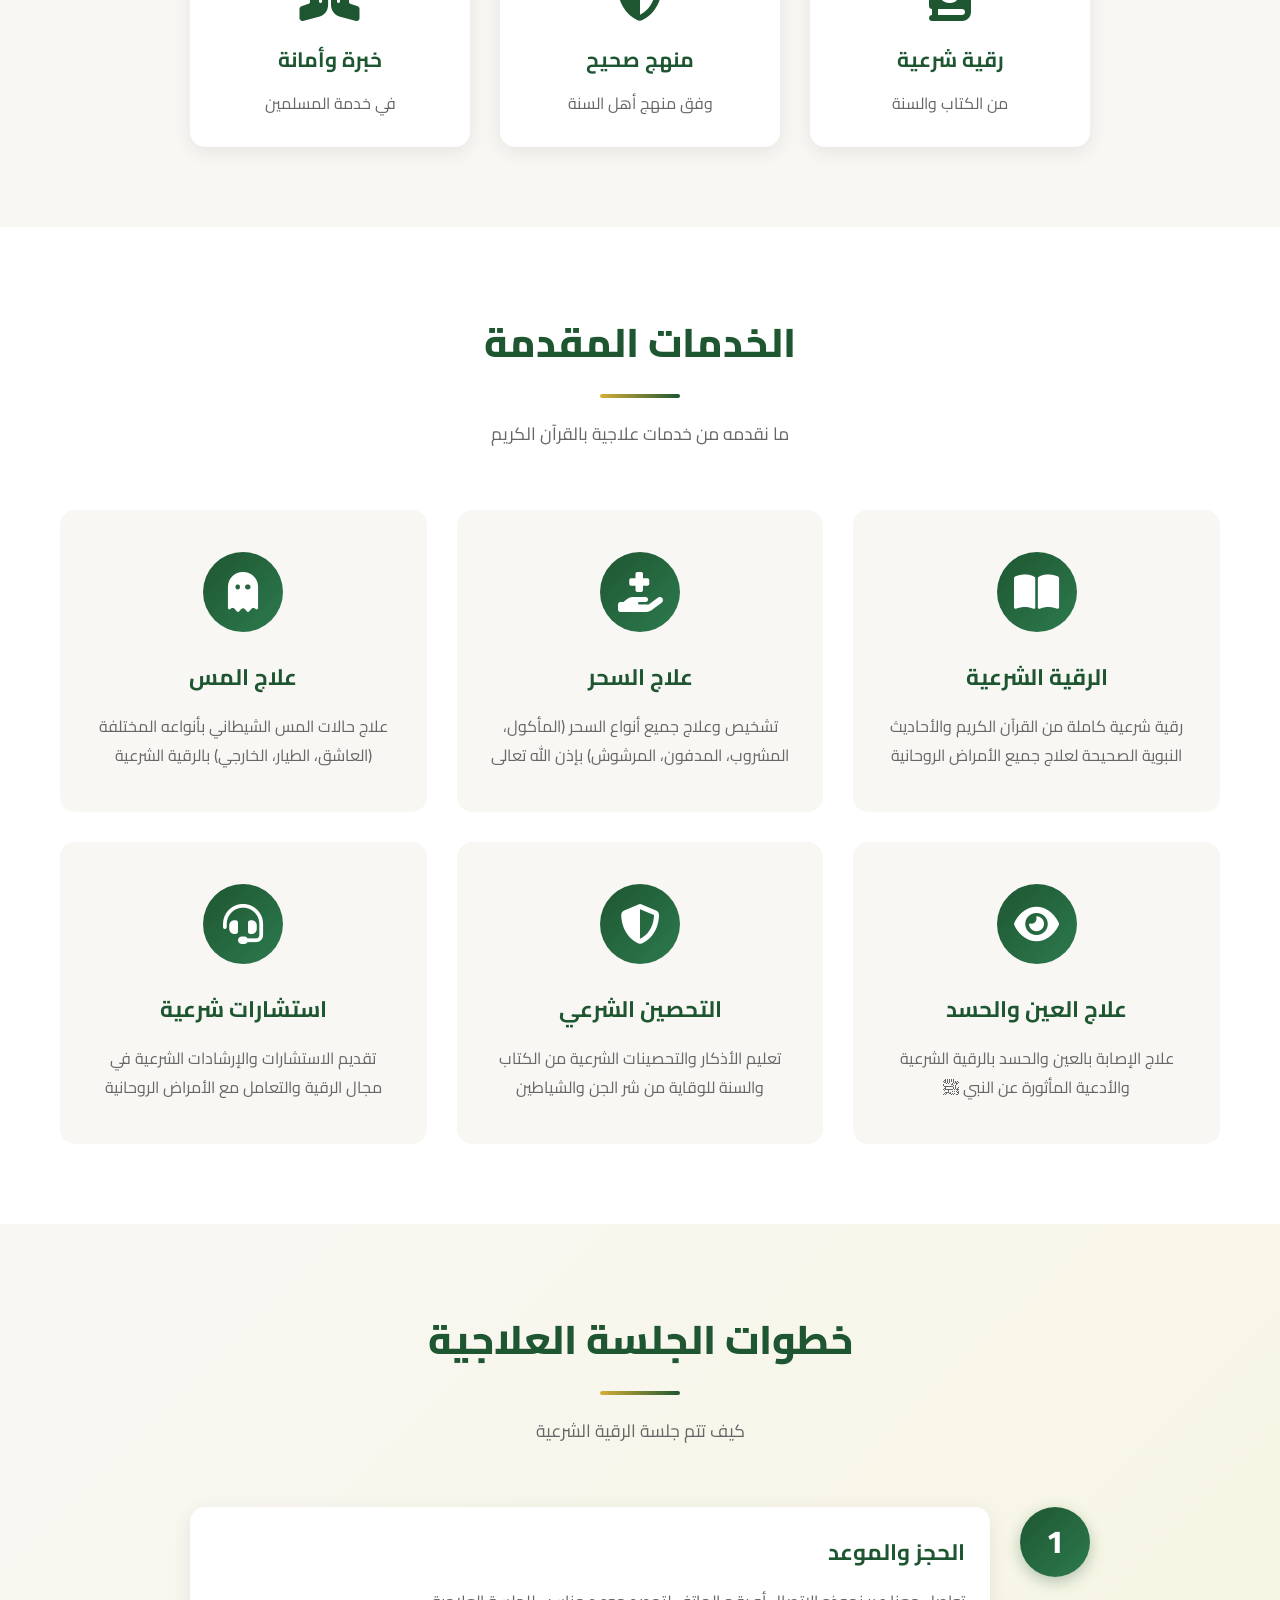
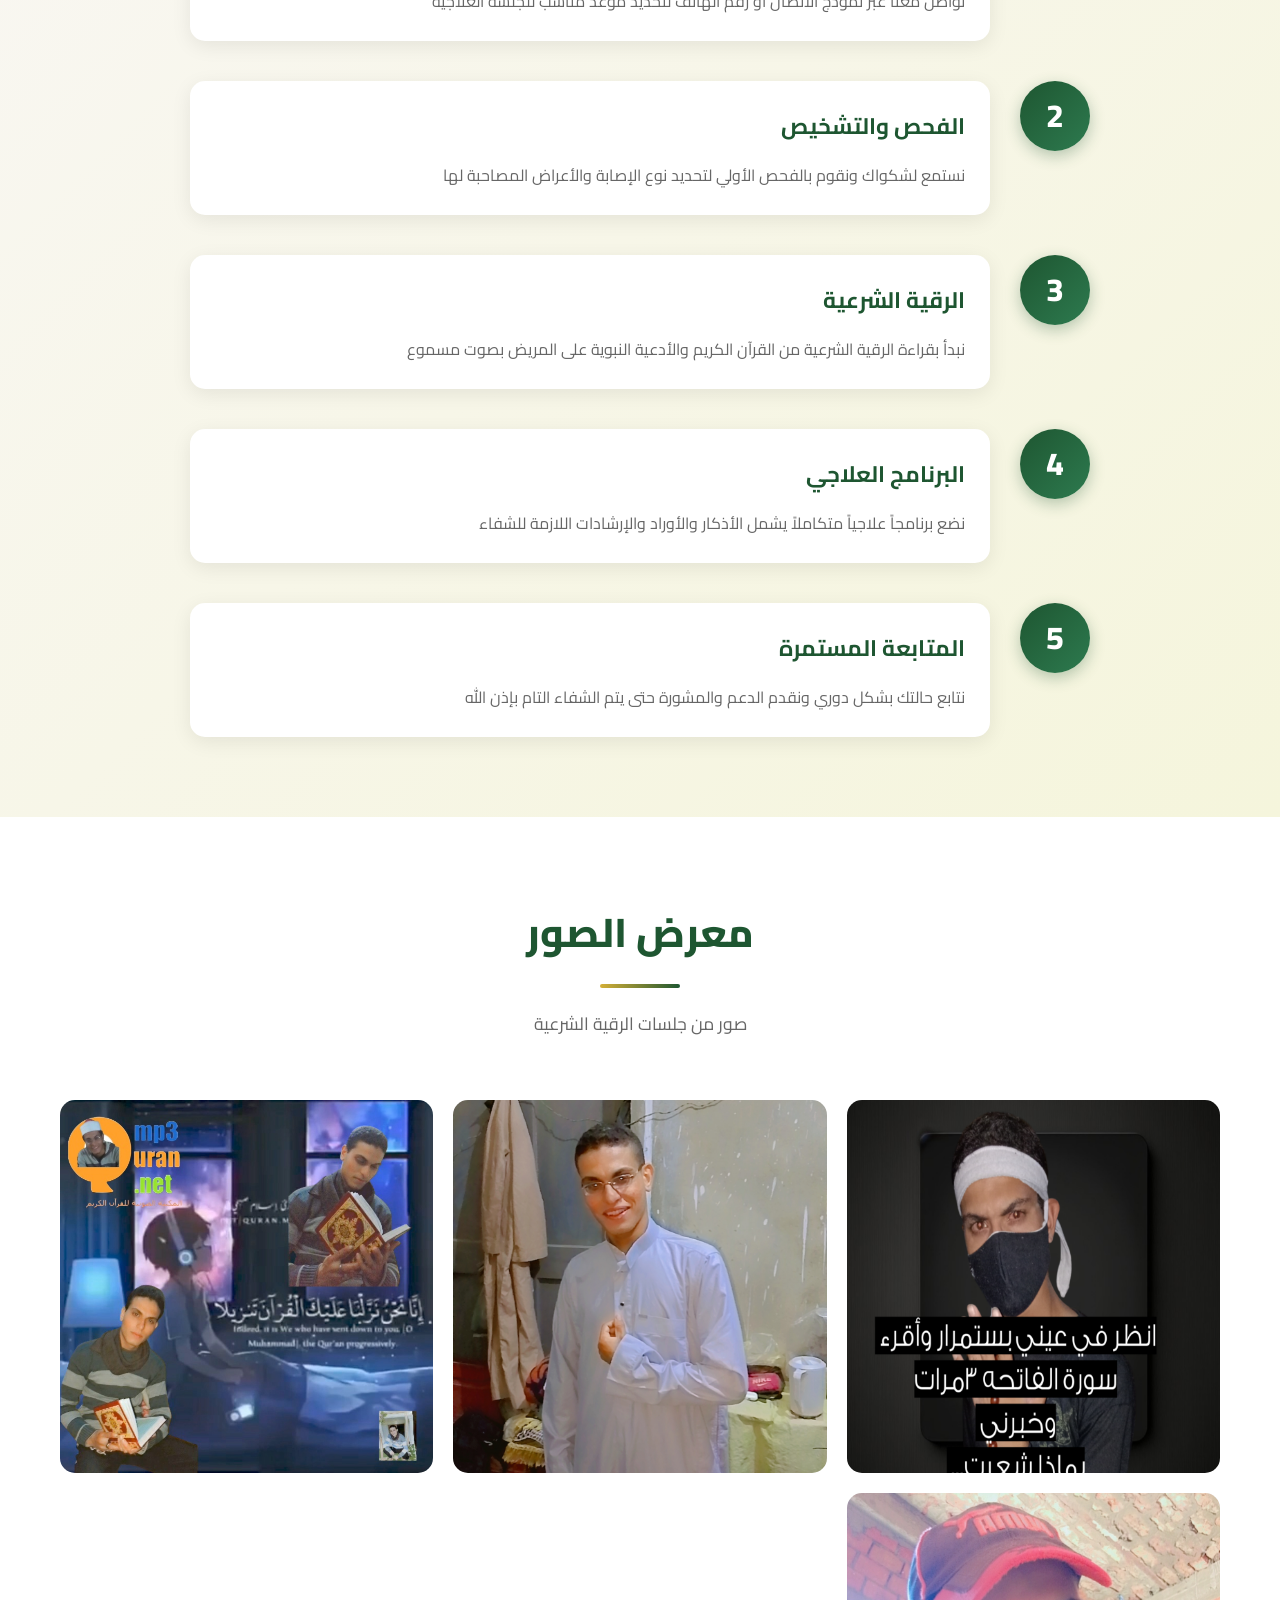
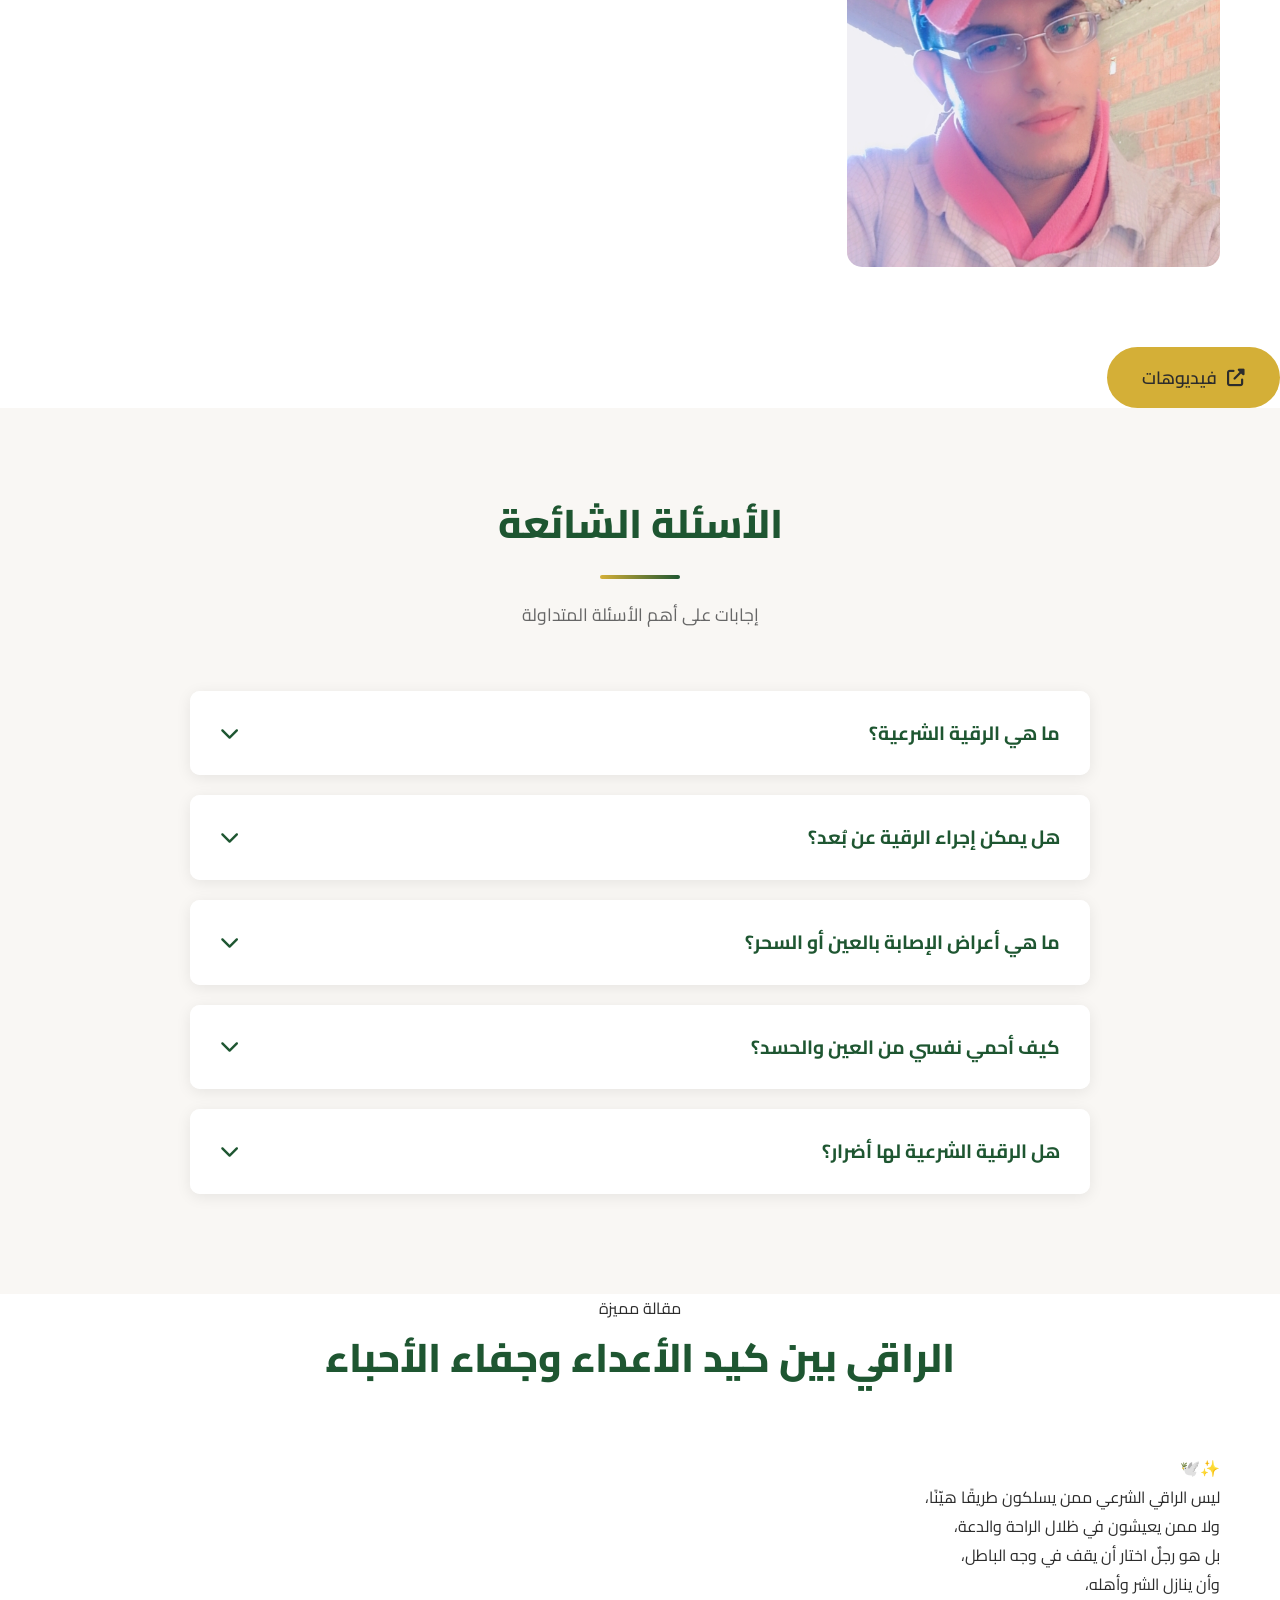
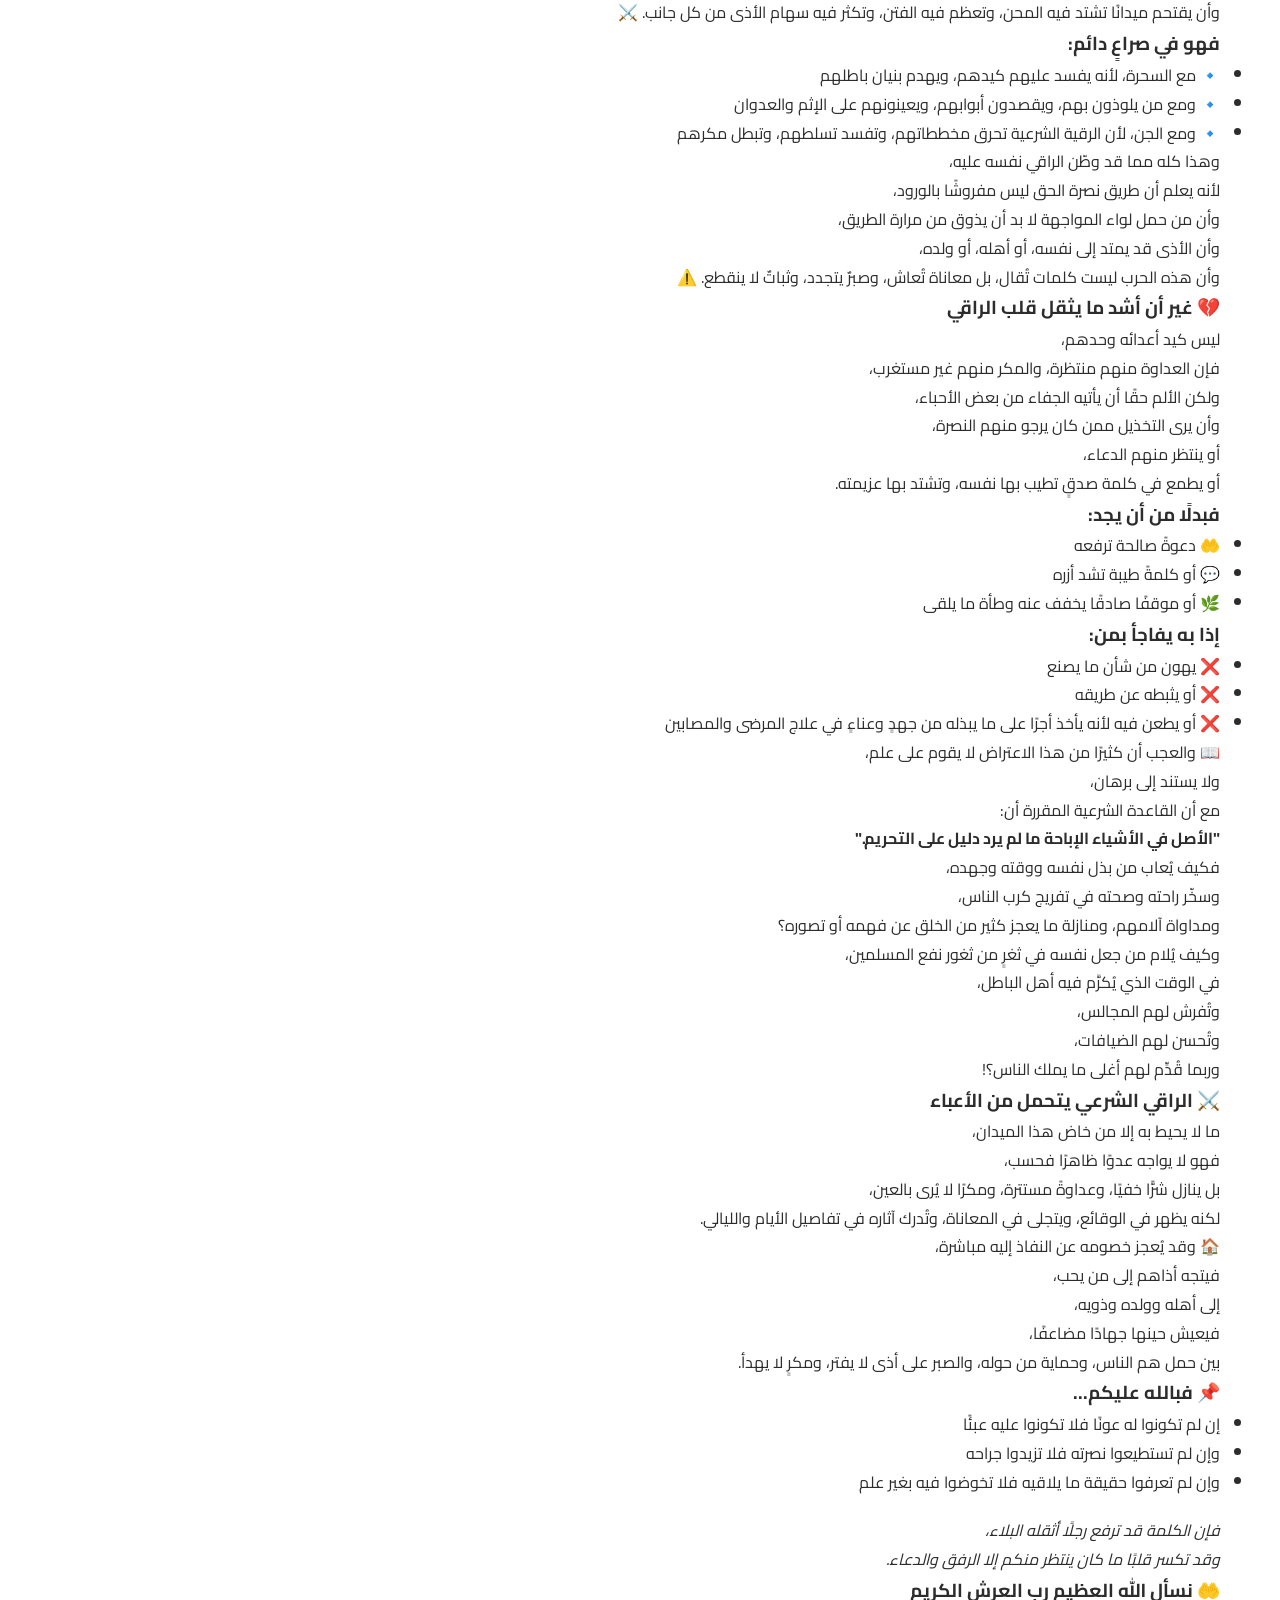
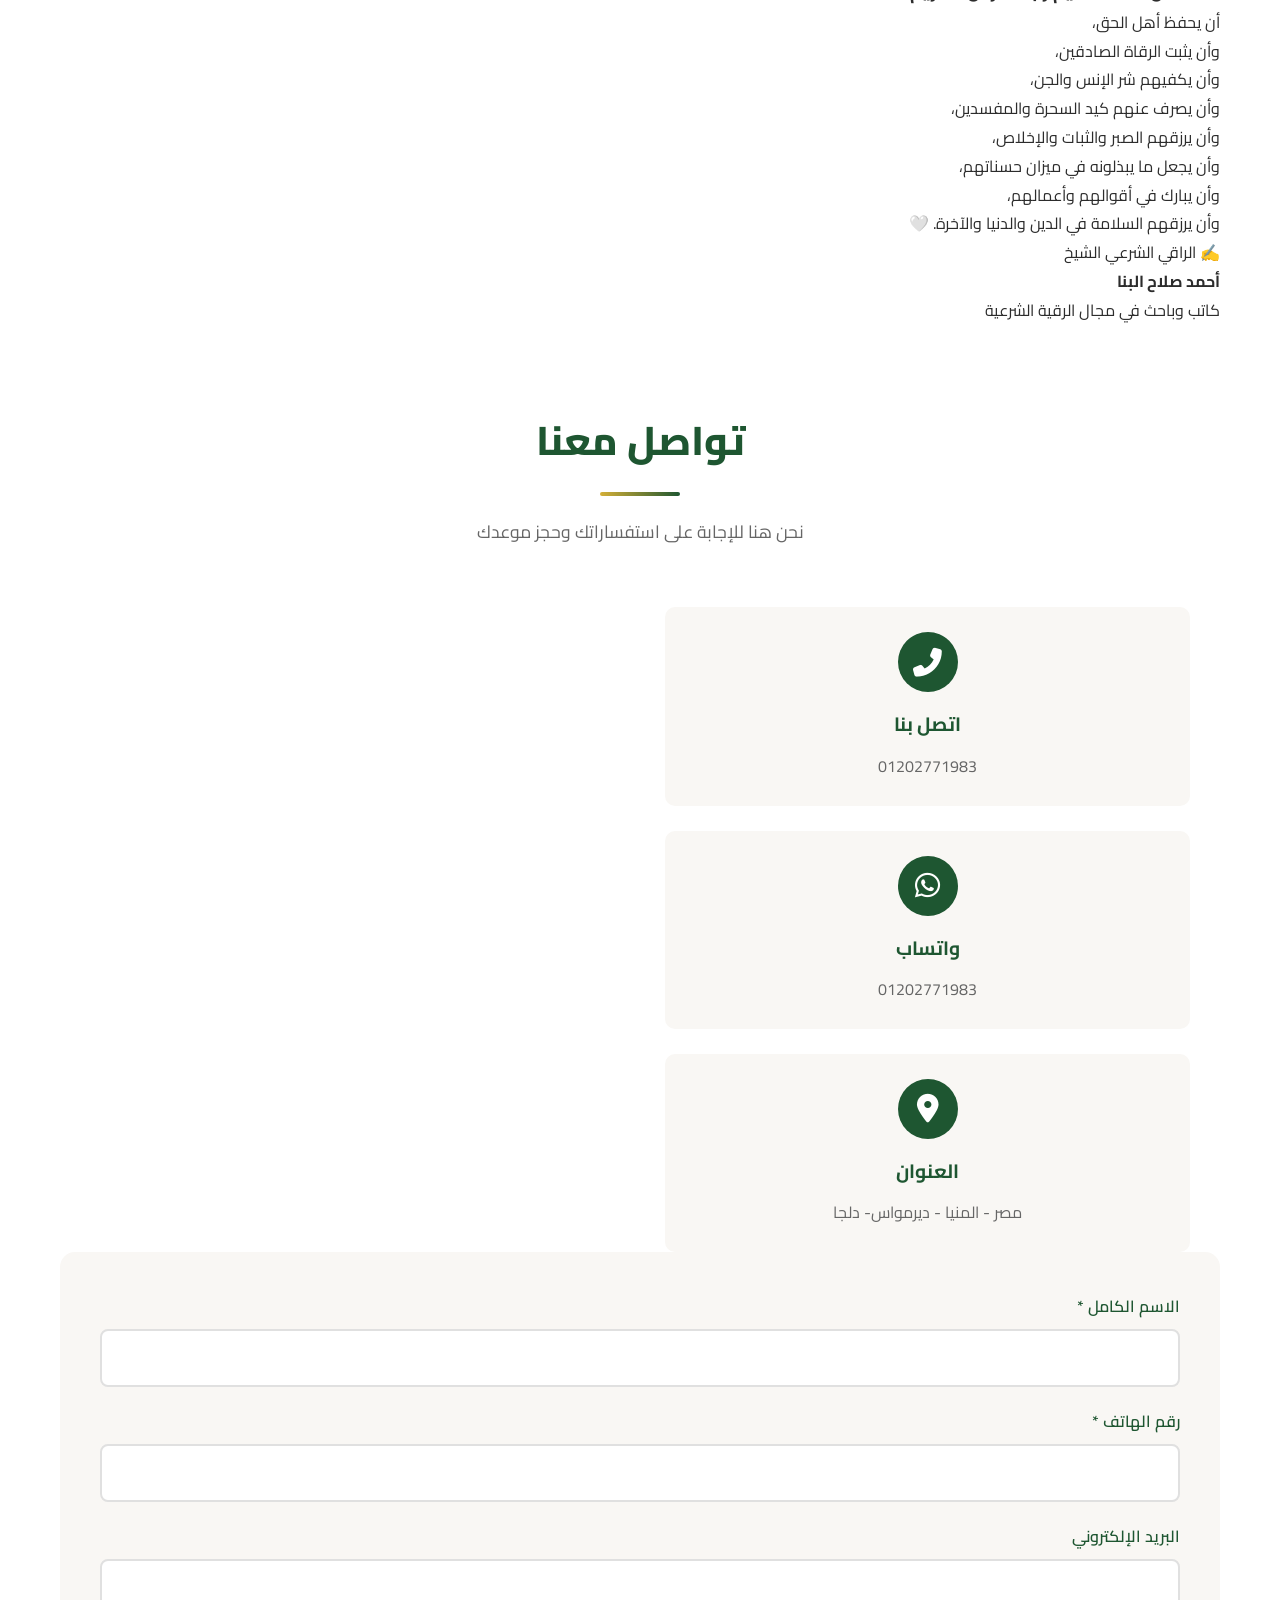
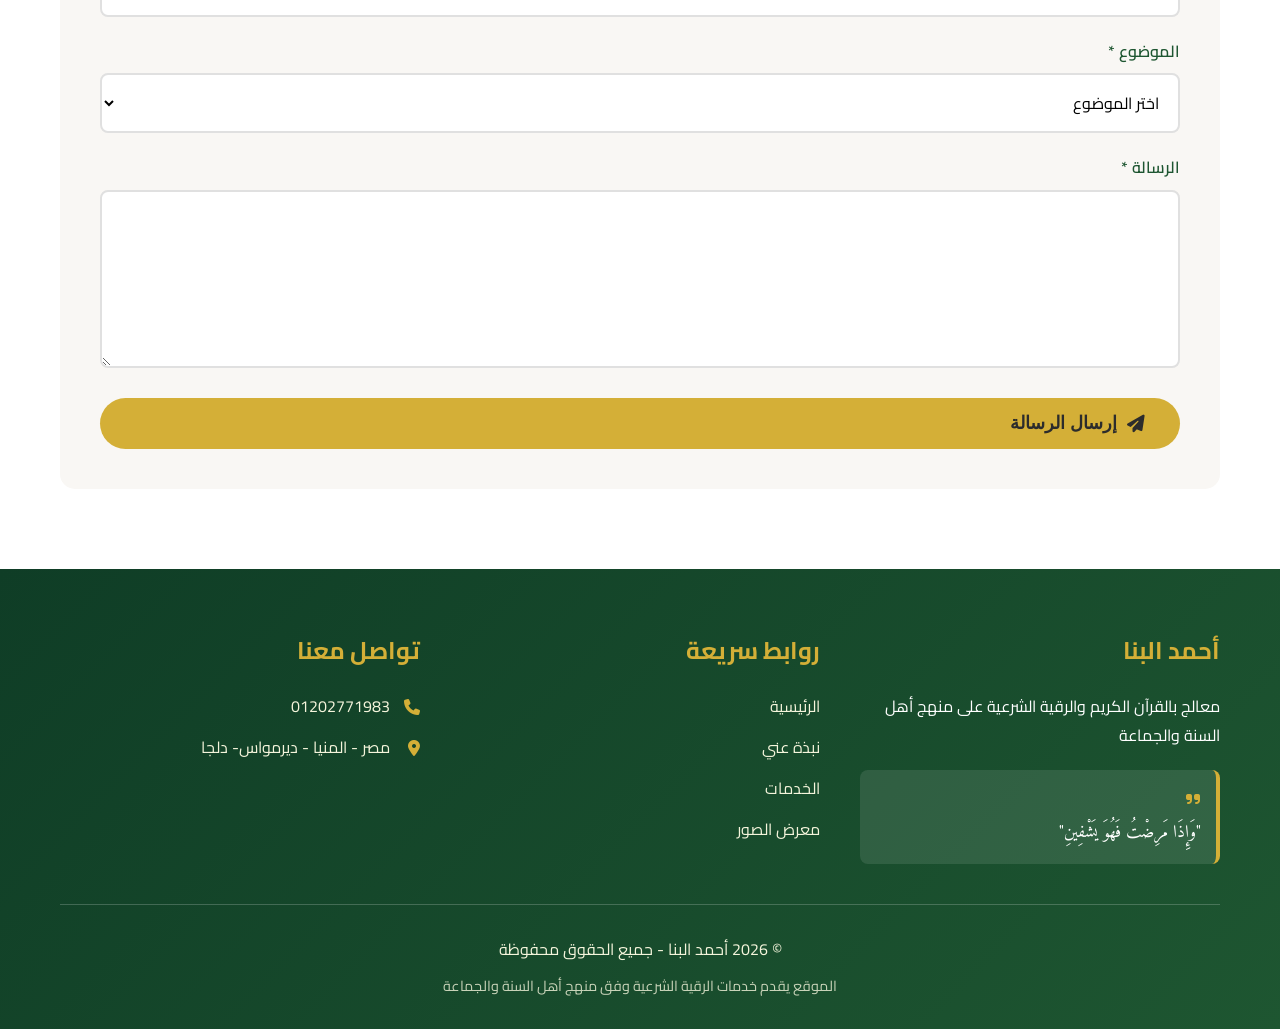
==== commit e44c1af7: "Add article section on spiritual healer's challenges Added an article section with content about the" ====
--- a/index.html
+++ b/index.html
@@ -38,6 +38,7 @@
                     <li><a href="#steps" class="nav-link">خطوات الجلسة</a></li>
                     <li><a href="#gallery" class="nav-link">معرض الصور</a></li>
                     <li><a href="#faq" class="nav-link">أسئلة شائعة</a></li>
+                    <li><a href="#article" class="nav-link">مقالة</a></li>
                     <li><a href="#contact" class="nav-link">تواصل معنا</a></li>
                 </ul>
             </div>
@@ -358,6 +359,152 @@
         </div>
     </section>
 
+     <!-- Article Section -->
+    <section class="article section" id="article">
+        <div class="container">
+            <div class="section-header">
+                <span class="section-tag">مقالة مميزة</span>
+                <h2 class="section-title">الراقي بين كيد الأعداء وجفاء الأحباء</h2>
+                <div class="title-divider"></div>
+            </div>
+            
+            <article class="article-content">
+                <div class="article-intro">
+                    <p class="article-emoji">✨🕊️</p>
+                    
+                    <p class="article-text">
+                        ليس الراقي الشرعي ممن يسلكون طريقًا هيّنًا،<br>
+                        ولا ممن يعيشون في ظلال الراحة والدعة،<br>
+                        بل هو رجلٌ اختار أن يقف في وجه الباطل،<br>
+                        وأن ينازل الشر وأهله،<br>
+                        وأن يقتحم ميدانًا تشتد فيه المحن، وتعظم فيه الفتن، وتكثر فيه سهام الأذى من كل جانب. ⚔️
+                    </p>
+                </div>
+                
+                <div class="article-section">
+                    <h3>فهو في صراعٍ دائم:</h3>
+                    <ul class="article-list">
+                        <li>🔹 مع السحرة، لأنه يفسد عليهم كيدهم، ويهدم بنيان باطلهم</li>
+                        <li>🔹 ومع من يلوذون بهم، ويقصدون أبوابهم، ويعينونهم على الإثم والعدوان</li>
+                        <li>🔹 ومع الجن، لأن الرقية الشرعية تحرق مخططاتهم، وتفسد تسلطهم، وتبطل مكرهم</li>
+                    </ul>
+                    
+                    <p class="article-text">
+                        وهذا كله مما قد وطّن الراقي نفسه عليه،<br>
+                        لأنه يعلم أن طريق نصرة الحق ليس مفروشًا بالورود،<br>
+                        وأن من حمل لواء المواجهة لا بد أن يذوق من مرارة الطريق،<br>
+                        وأن الأذى قد يمتد إلى نفسه، أو أهله، أو ولده،<br>
+                        وأن هذه الحرب ليست كلمات تُقال، بل معاناة تُعاش، وصبرٌ يتجدد، وثباتٌ لا ينقطع. ⚠️
+                    </p>
+                </div>
+                
+                <div class="article-highlight">
+                    <h3>💔 غير أن أشد ما يثقل قلب الراقي</h3>
+                    <p class="article-text">
+                        ليس كيد أعدائه وحدهم،<br>
+                        فإن العداوة منهم منتظرة، والمكر منهم غير مستغرب،<br>
+                        ولكن الألم حقًا أن يأتيه الجفاء من بعض الأحباء،<br>
+                        وأن يرى التخذيل ممن كان يرجو منهم النصرة،<br>
+                        أو ينتظر منهم الدعاء،<br>
+                        أو يطمع في كلمة صدقٍ تطيب بها نفسه، وتشتد بها عزيمته.
+                    </p>
+                </div>
+                
+                <div class="article-section">
+                    <h3>فبدلًا من أن يجد:</h3>
+                    <ul class="article-list positive">
+                        <li>🤲 دعوةً صالحة ترفعه</li>
+                        <li>💬 أو كلمةً طيبة تشد أزره</li>
+                        <li>🌿 أو موقفًا صادقًا يخفف عنه وطأة ما يلقى</li>
+                    </ul>
+                    
+                    <h3>إذا به يفاجأ بمن:</h3>
+                    <ul class="article-list negative">
+                        <li>❌ يهون من شأن ما يصنع</li>
+                        <li>❌ أو يثبطه عن طريقه</li>
+                        <li>❌ أو يطعن فيه لأنه يأخذ أجرًا على ما يبذله من جهدٍ وعناءٍ في علاج المرضى والمصابين</li>
+                    </ul>
+                </div>
+                
+                <div class="article-section">
+                    <p class="article-text">
+                        📖 والعجب أن كثيرًا من هذا الاعتراض لا يقوم على علم،<br>
+                        ولا يستند إلى برهان،<br>
+                        مع أن القاعدة الشرعية المقررة أن:<br>
+                        <strong>"الأصل في الأشياء الإباحة ما لم يرد دليل على التحريم."</strong>
+                    </p>
+                    
+                    <p class="article-text">
+                        فكيف يُعاب من بذل نفسه ووقته وجهده،<br>
+                        وسخّر راحته وصحته في تفريج كرب الناس،<br>
+                        ومداواة آلامهم، ومنازلة ما يعجز كثير من الخلق عن فهمه أو تصوره؟
+                    </p>
+                    
+                    <p class="article-text">
+                        وكيف يُلام من جعل نفسه في ثغرٍ من ثغور نفع المسلمين،<br>
+                        في الوقت الذي يُكرَّم فيه أهل الباطل،<br>
+                        وتُفرش لهم المجالس،<br>
+                        وتُحسن لهم الضيافات،<br>
+                        وربما قُدِّم لهم أغلى ما يملك الناس؟!
+                    </p>
+                </div>
+                
+                <div class="article-section">
+                    <h3>⚔️ الراقي الشرعي يتحمل من الأعباء</h3>
+                    <p class="article-text">
+                        ما لا يحيط به إلا من خاض هذا الميدان،<br>
+                        فهو لا يواجه عدوًا ظاهرًا فحسب،<br>
+                        بل ينازل شرًّا خفيًا، وعداوةً مستترة، ومكرًا لا يُرى بالعين،<br>
+                        لكنه يظهر في الوقائع، ويتجلى في المعاناة، وتُدرك آثاره في تفاصيل الأيام والليالي.
+                    </p>
+                    
+                    <p class="article-text">
+                        🏠 وقد يُعجز خصومه عن النفاذ إليه مباشرة،<br>
+                        فيتجه أذاهم إلى من يحب،<br>
+                        إلى أهله وولده وذويه،<br>
+                        فيعيش حينها جهادًا مضاعفًا،<br>
+                        بين حمل هم الناس، وحماية من حوله، والصبر على أذى لا يفتر، ومكرٍ لا يهدأ.
+                    </p>
+                </div>
+                
+                <div class="article-message">
+                    <h3>📌 فبالله عليكم...</h3>
+                    <ul class="article-list">
+                        <li>إن لم تكونوا له عونًا فلا تكونوا عليه عبئًا</li>
+                        <li>وإن لم تستطيعوا نصرته فلا تزيدوا جراحه</li>
+                        <li>وإن لم تعرفوا حقيقة ما يلاقيه فلا تخوضوا فيه بغير علم</li>
+                    </ul>
+                    
+                    <p class="article-text" style="font-style: italic; margin-top: 20px;">
+                        فإن الكلمة قد ترفع رجلًا أثقله البلاء،<br>
+                        وقد تكسر قلبًا ما كان ينتظر منكم إلا الرفق والدعاء.
+                    </p>
+                </div>
+                
+                <div class="article-dua">
+                    <h3>🤲 نسأل الله العظيم رب العرش الكريم</h3>
+                    <p class="article-text">
+                        أن يحفظ أهل الحق،<br>
+                        وأن يثبت الرقاة الصادقين،<br>
+                        وأن يكفيهم شر الإنس والجن،<br>
+                        وأن يصرف عنهم كيد السحرة والمفسدين،<br>
+                        وأن يرزقهم الصبر والثبات والإخلاص،<br>
+                        وأن يجعل ما يبذلونه في ميزان حسناتهم،<br>
+                        وأن يبارك في أقوالهم وأعمالهم،<br>
+                        وأن يرزقهم السلامة في الدين والدنيا والآخرة. 🤍
+                    </p>
+                </div>
+                
+                <div class="article-author">
+                    <div class="author-divider"></div>
+                    <p class="author-title">✍️ الراقي الشرعي الشيخ</p>
+                    <h4 class="author-name">أحمد صلاح البنا</h4>
+                    <p class="author-description">كاتب وباحث في مجال الرقية الشرعية</p>
+                </div>
+            </article>
+        </div>
+    </section>
+
     <!-- Contact Section -->
     <section id="contact" class="contact">
         <div class="container">
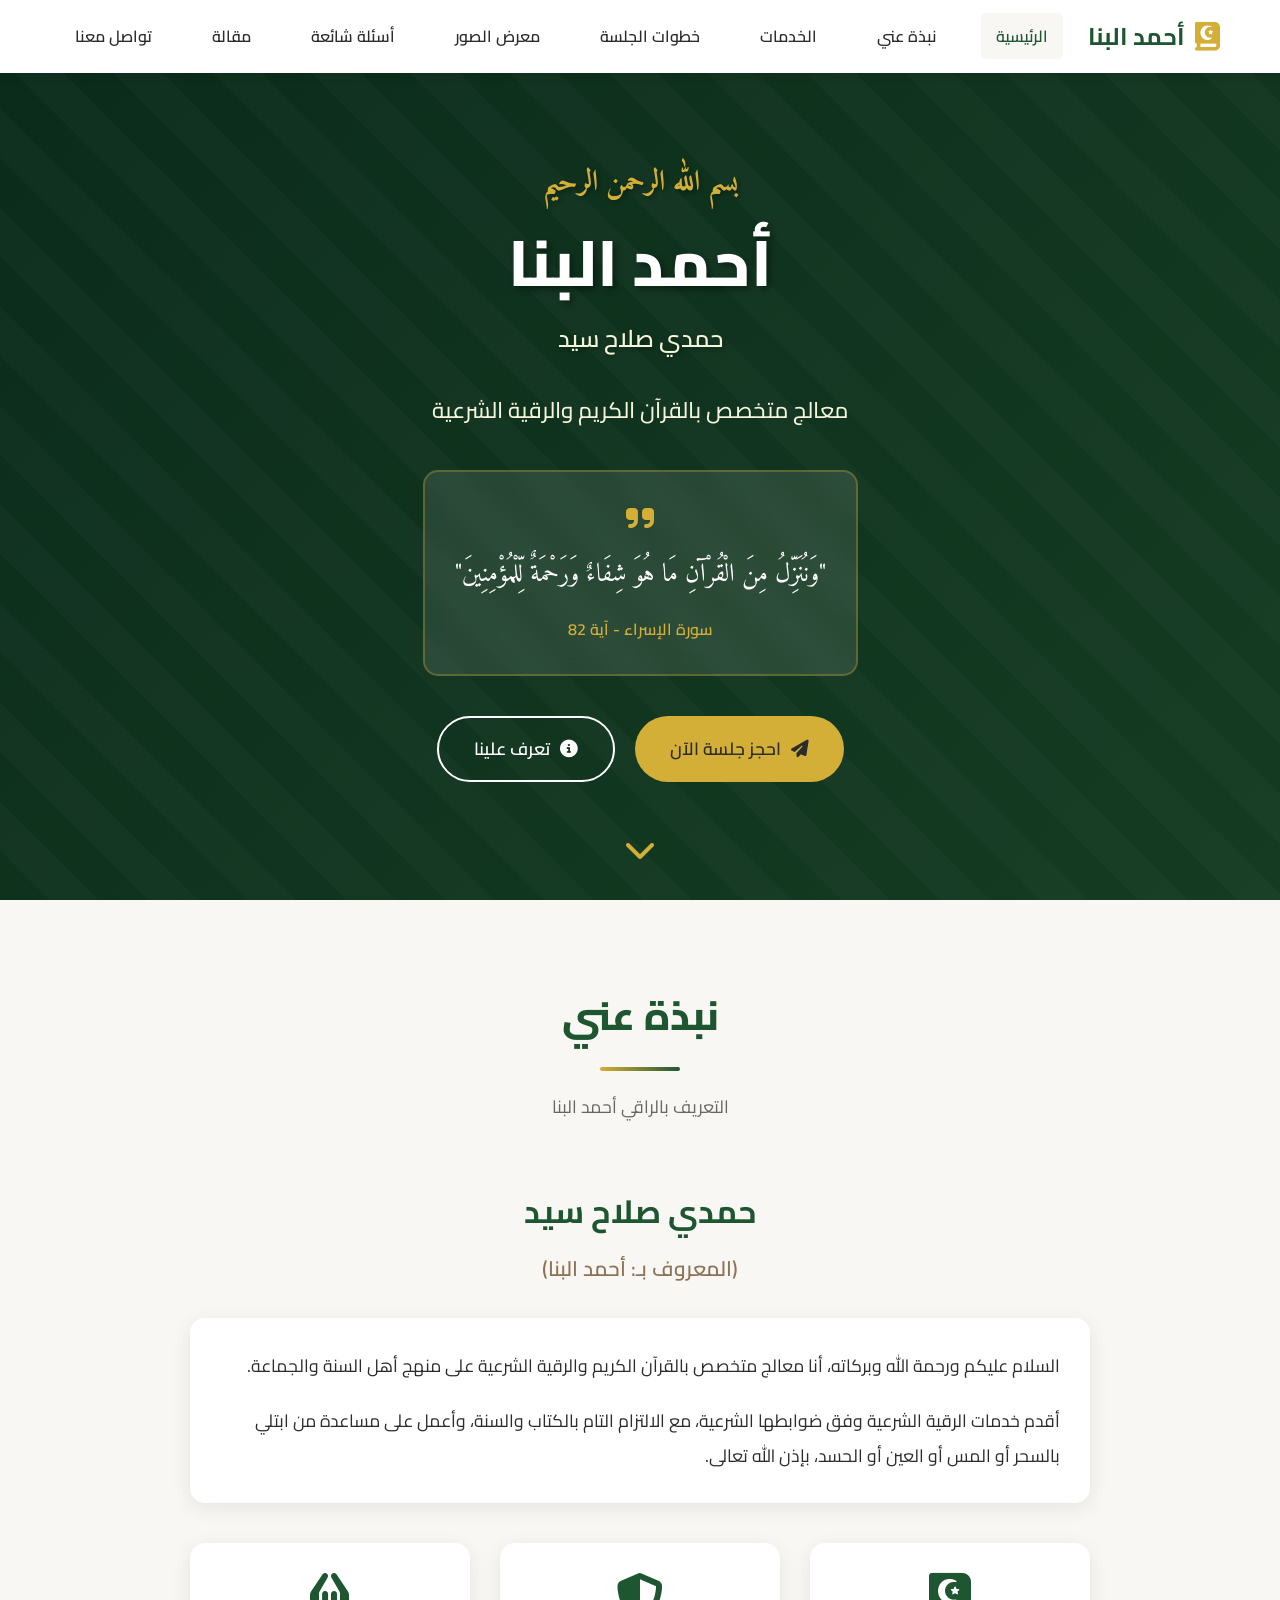
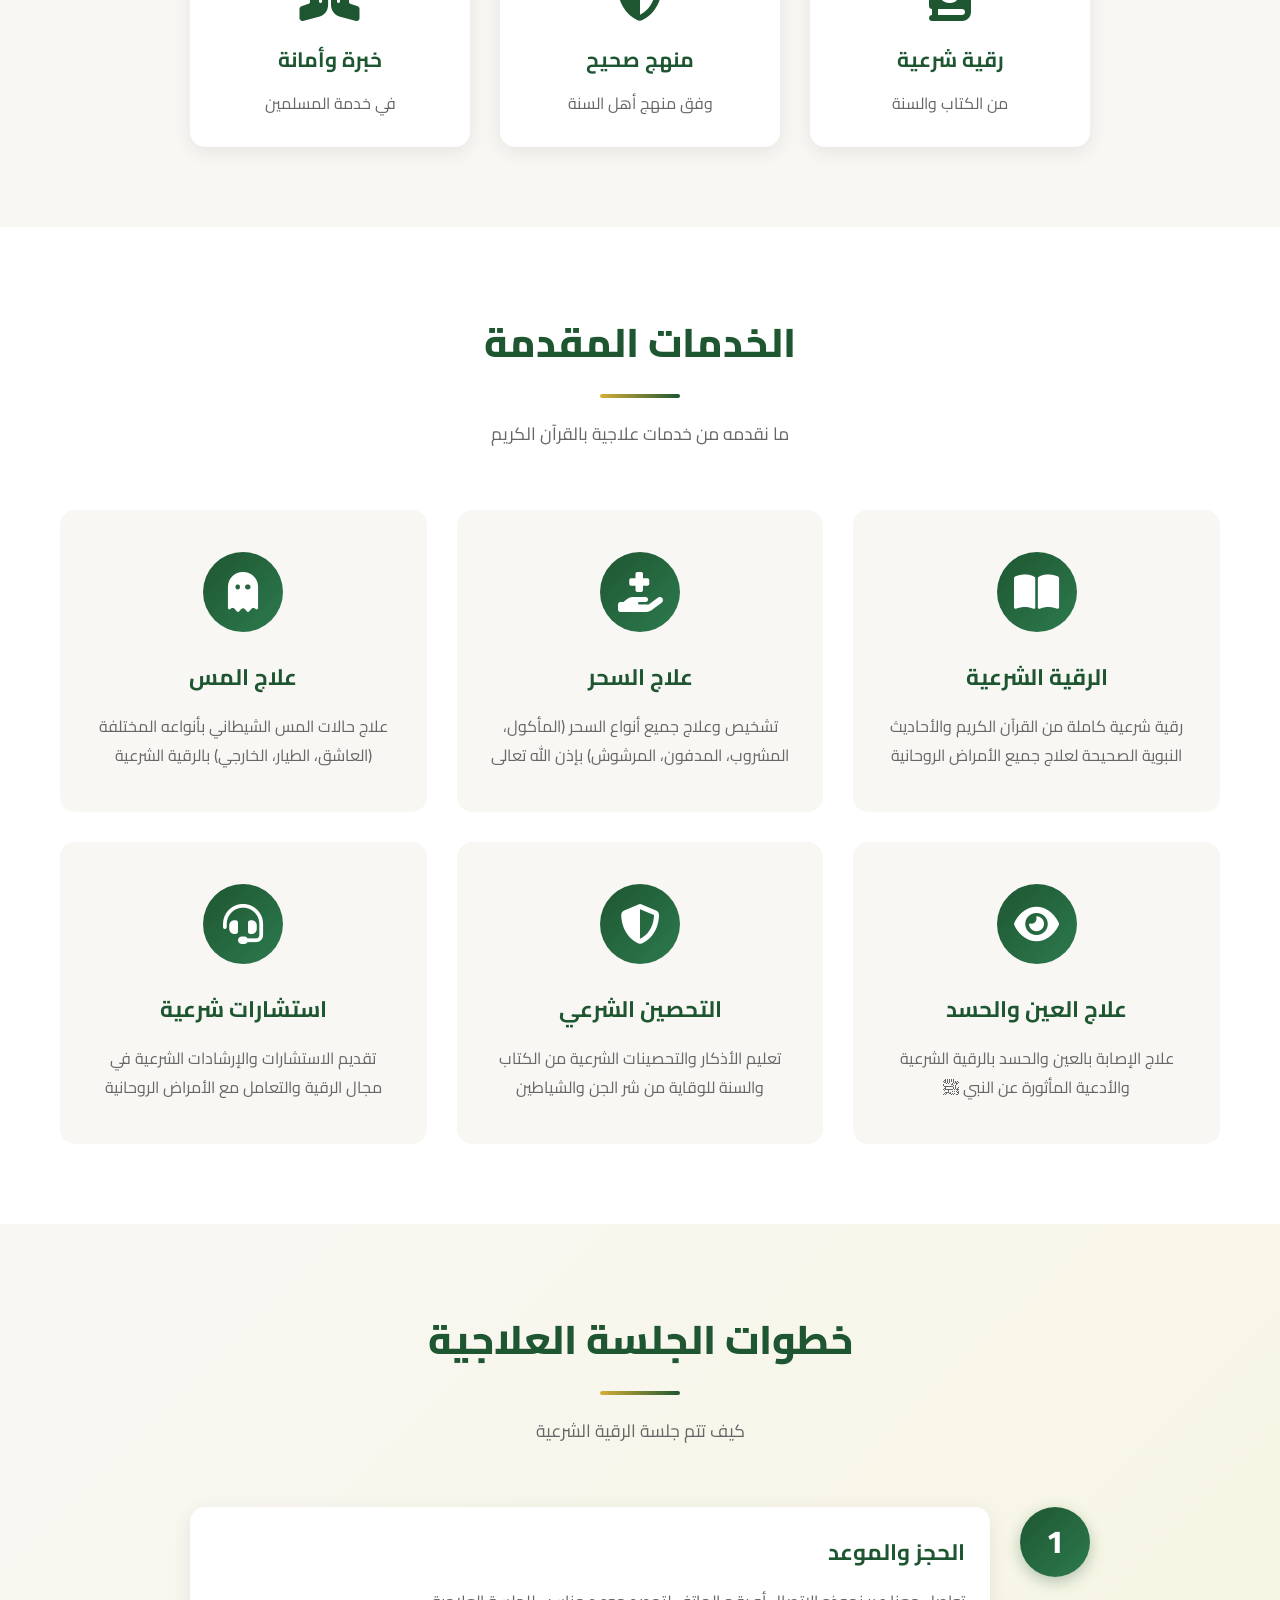
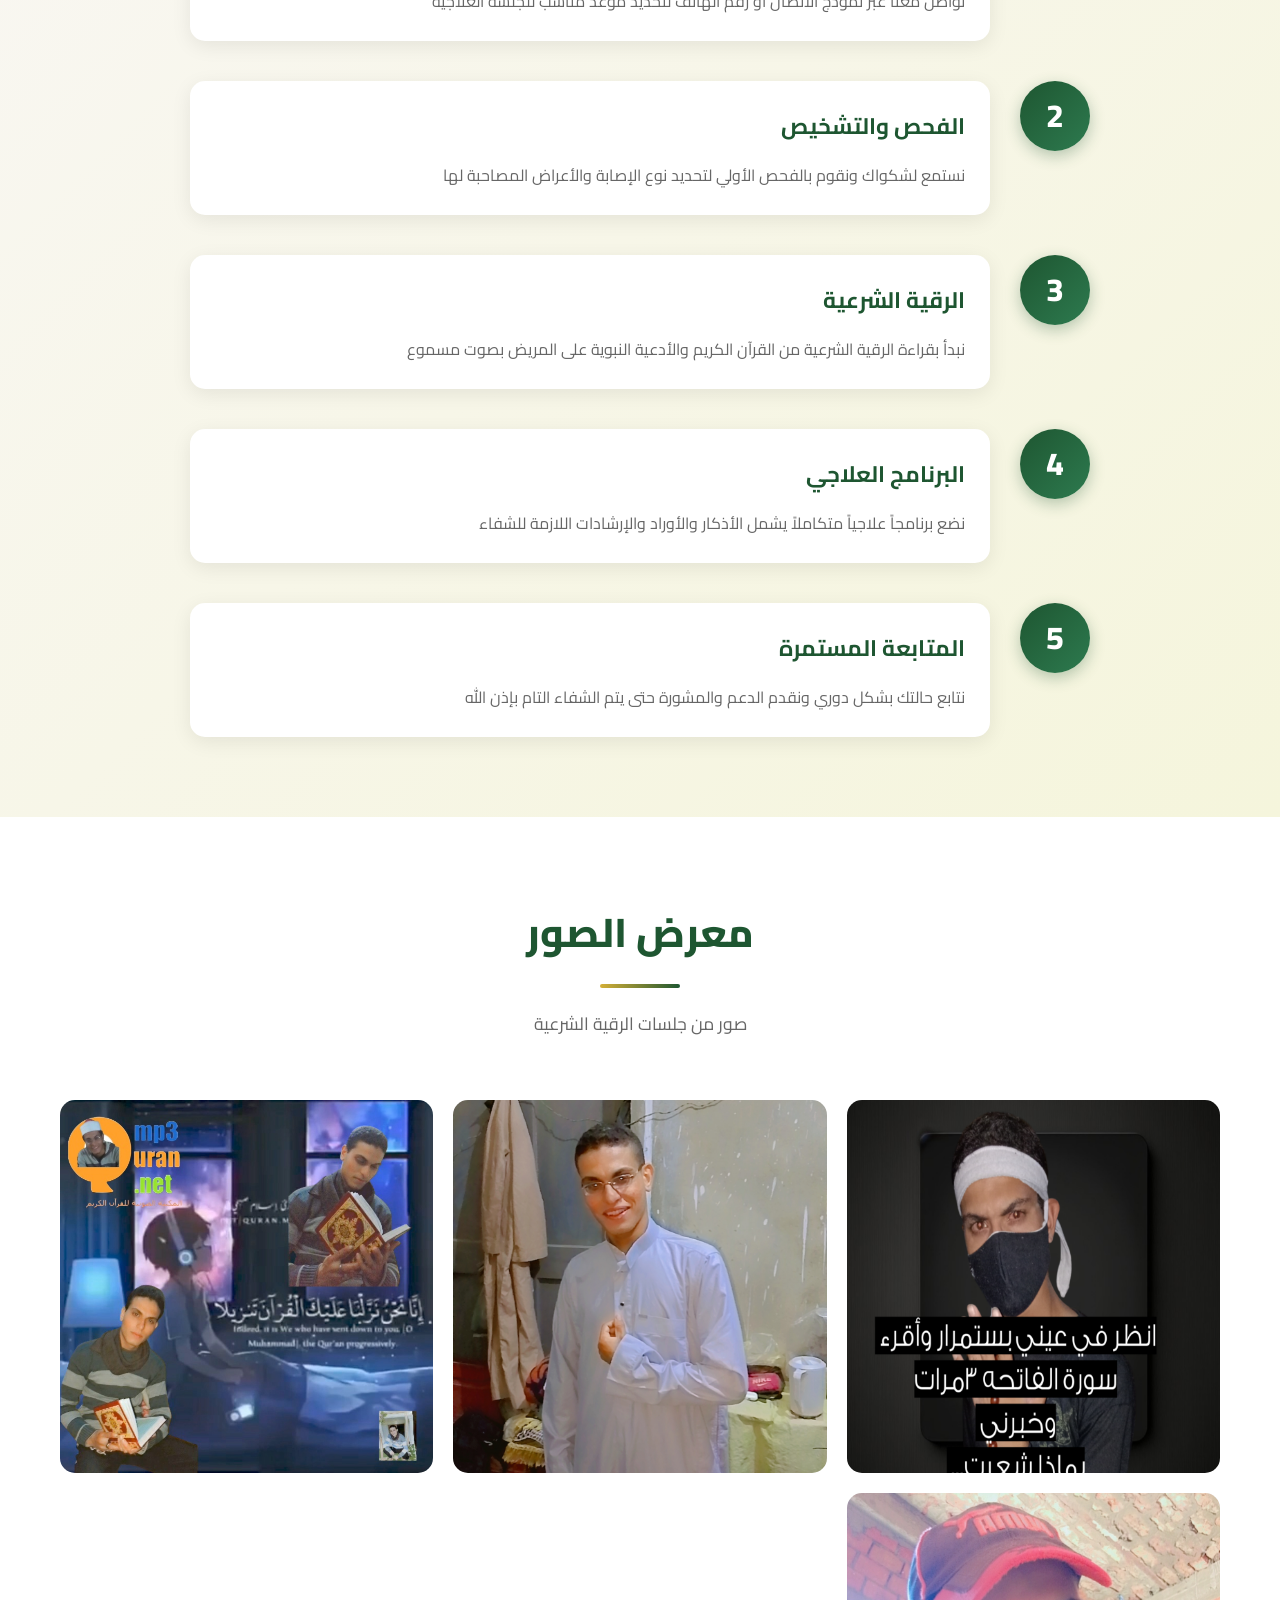
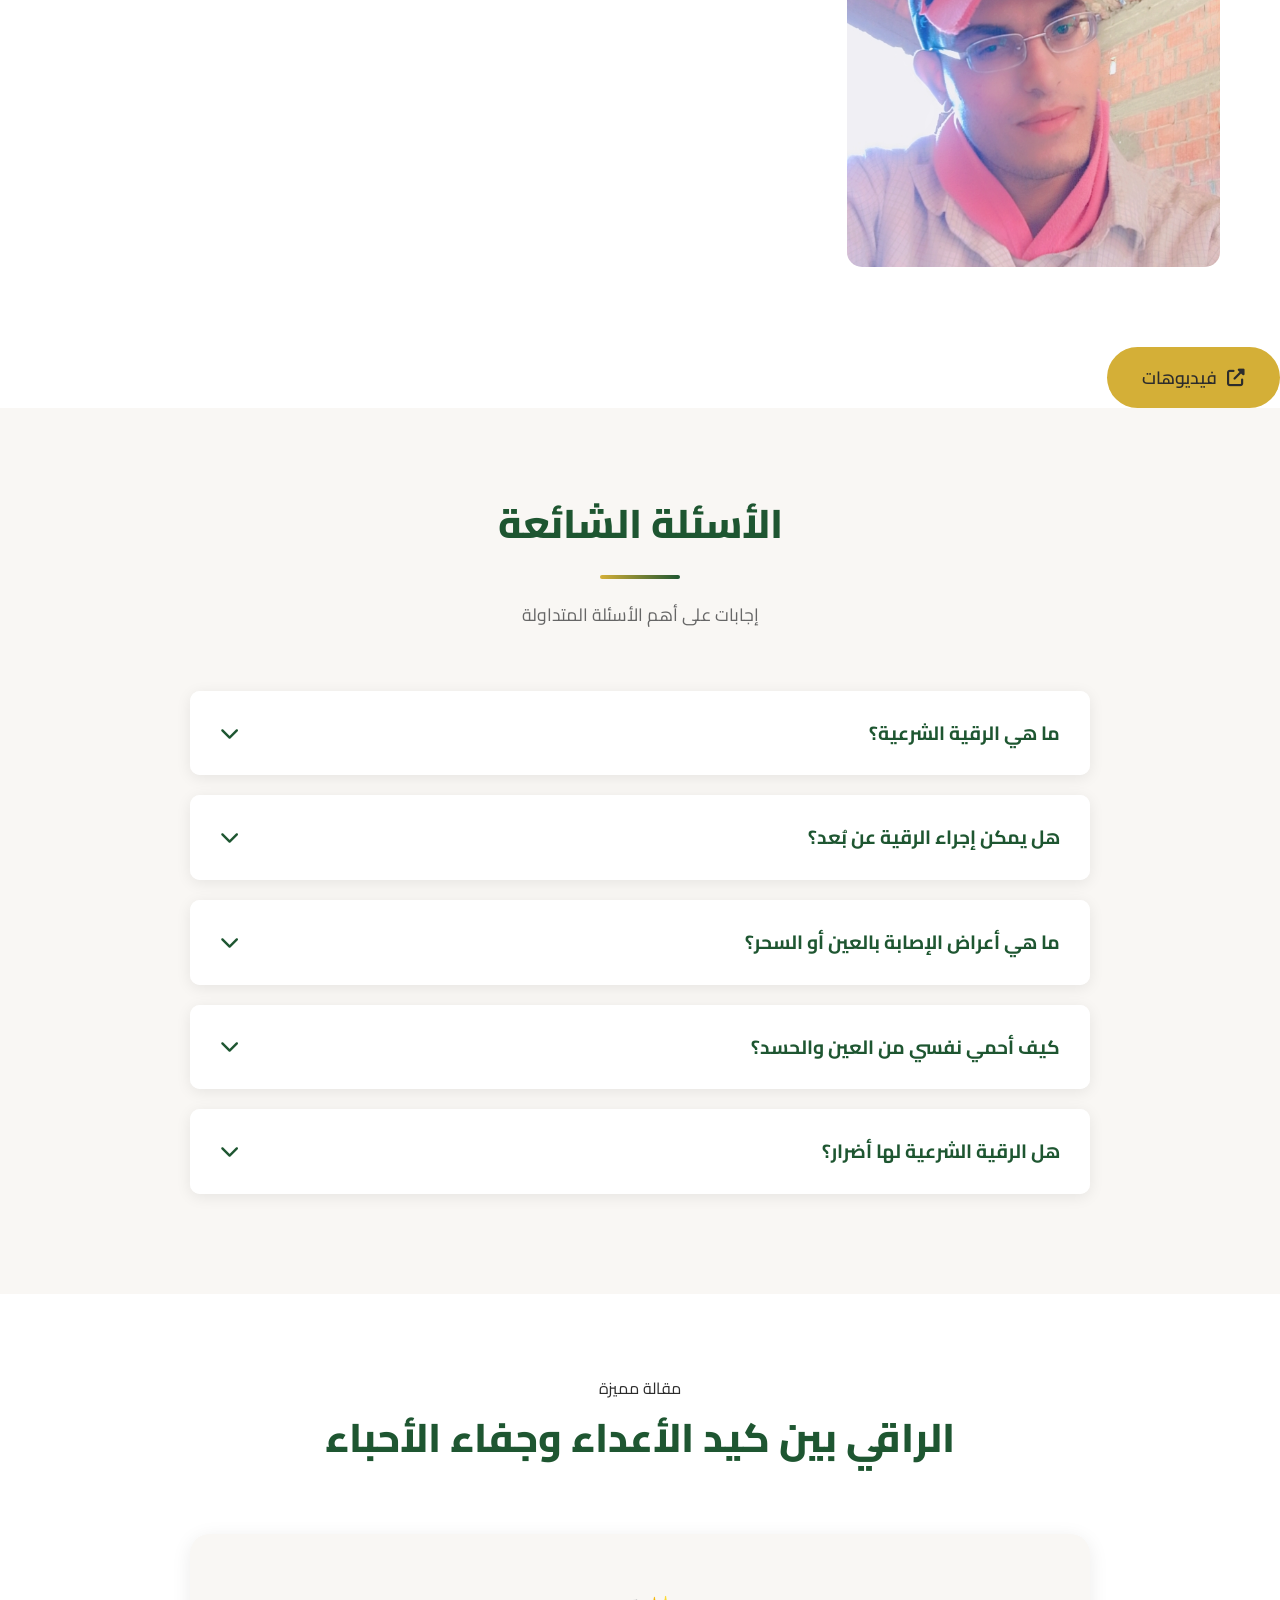
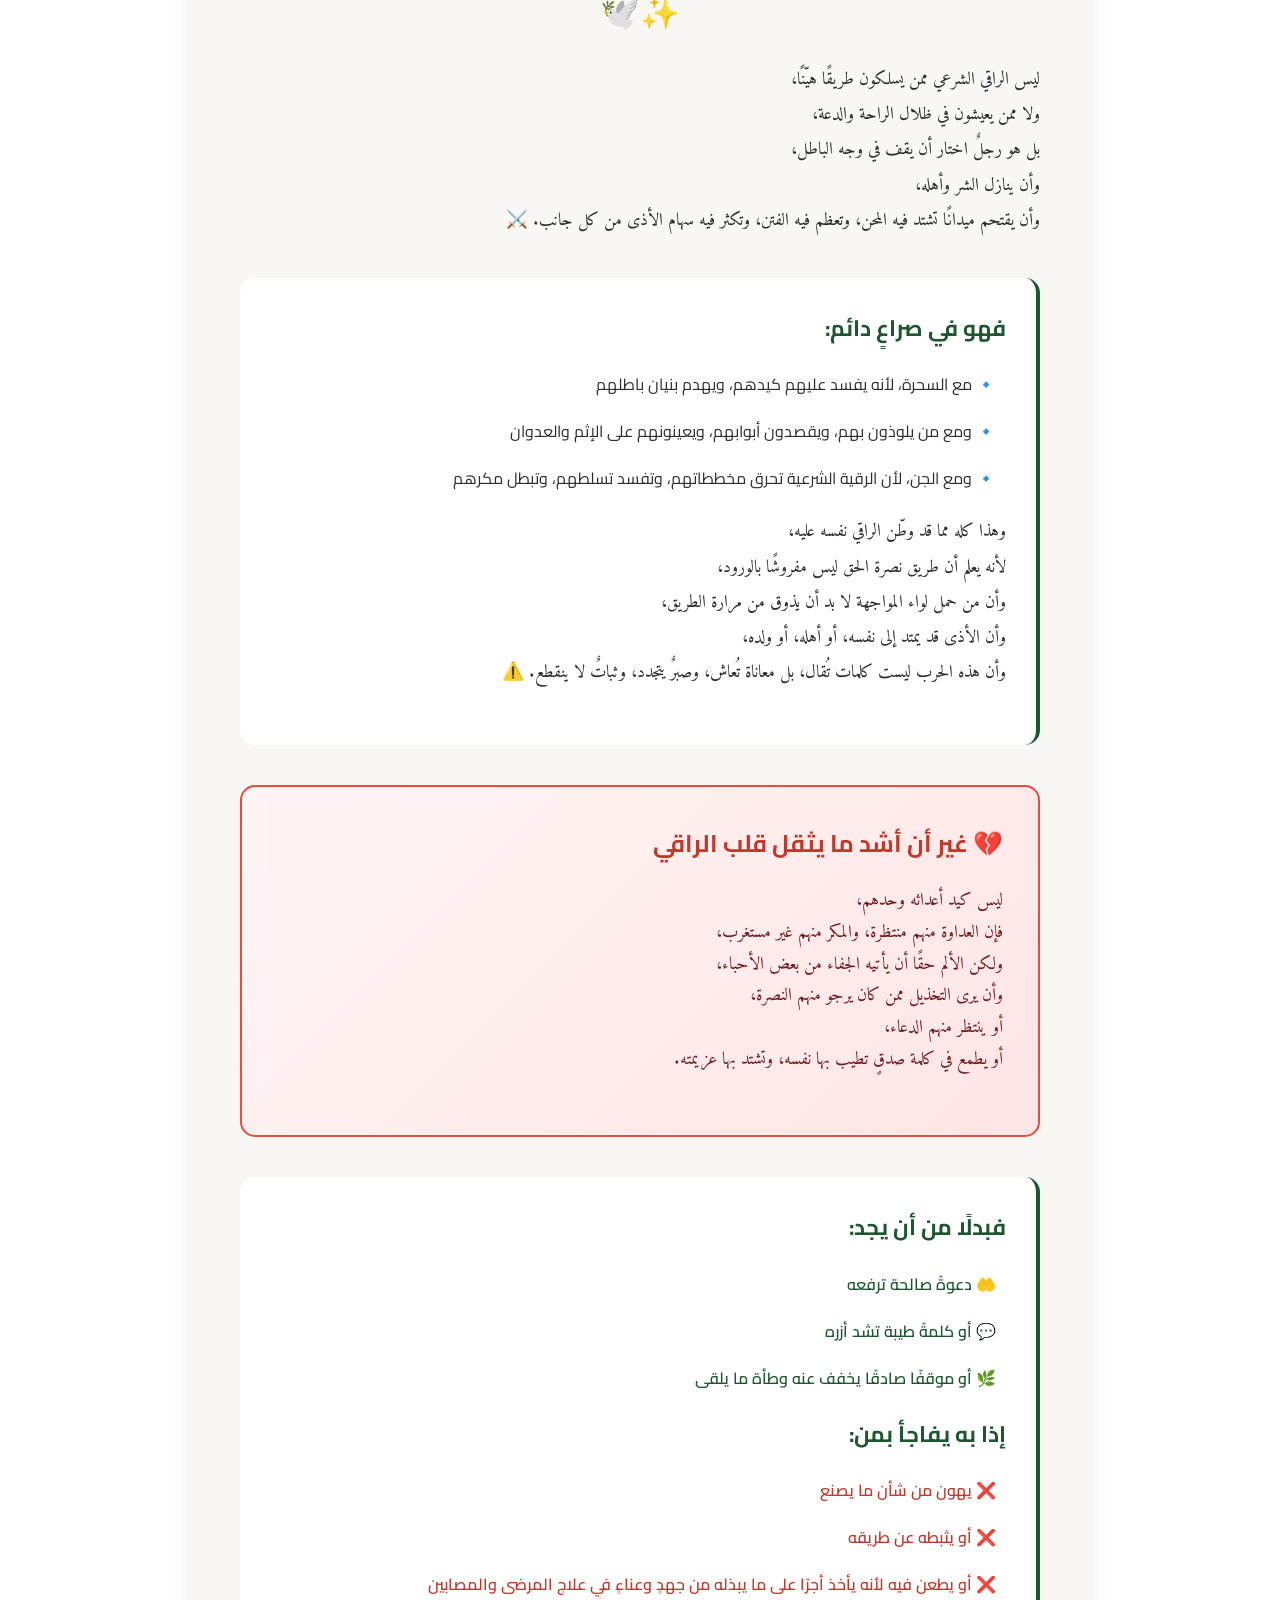
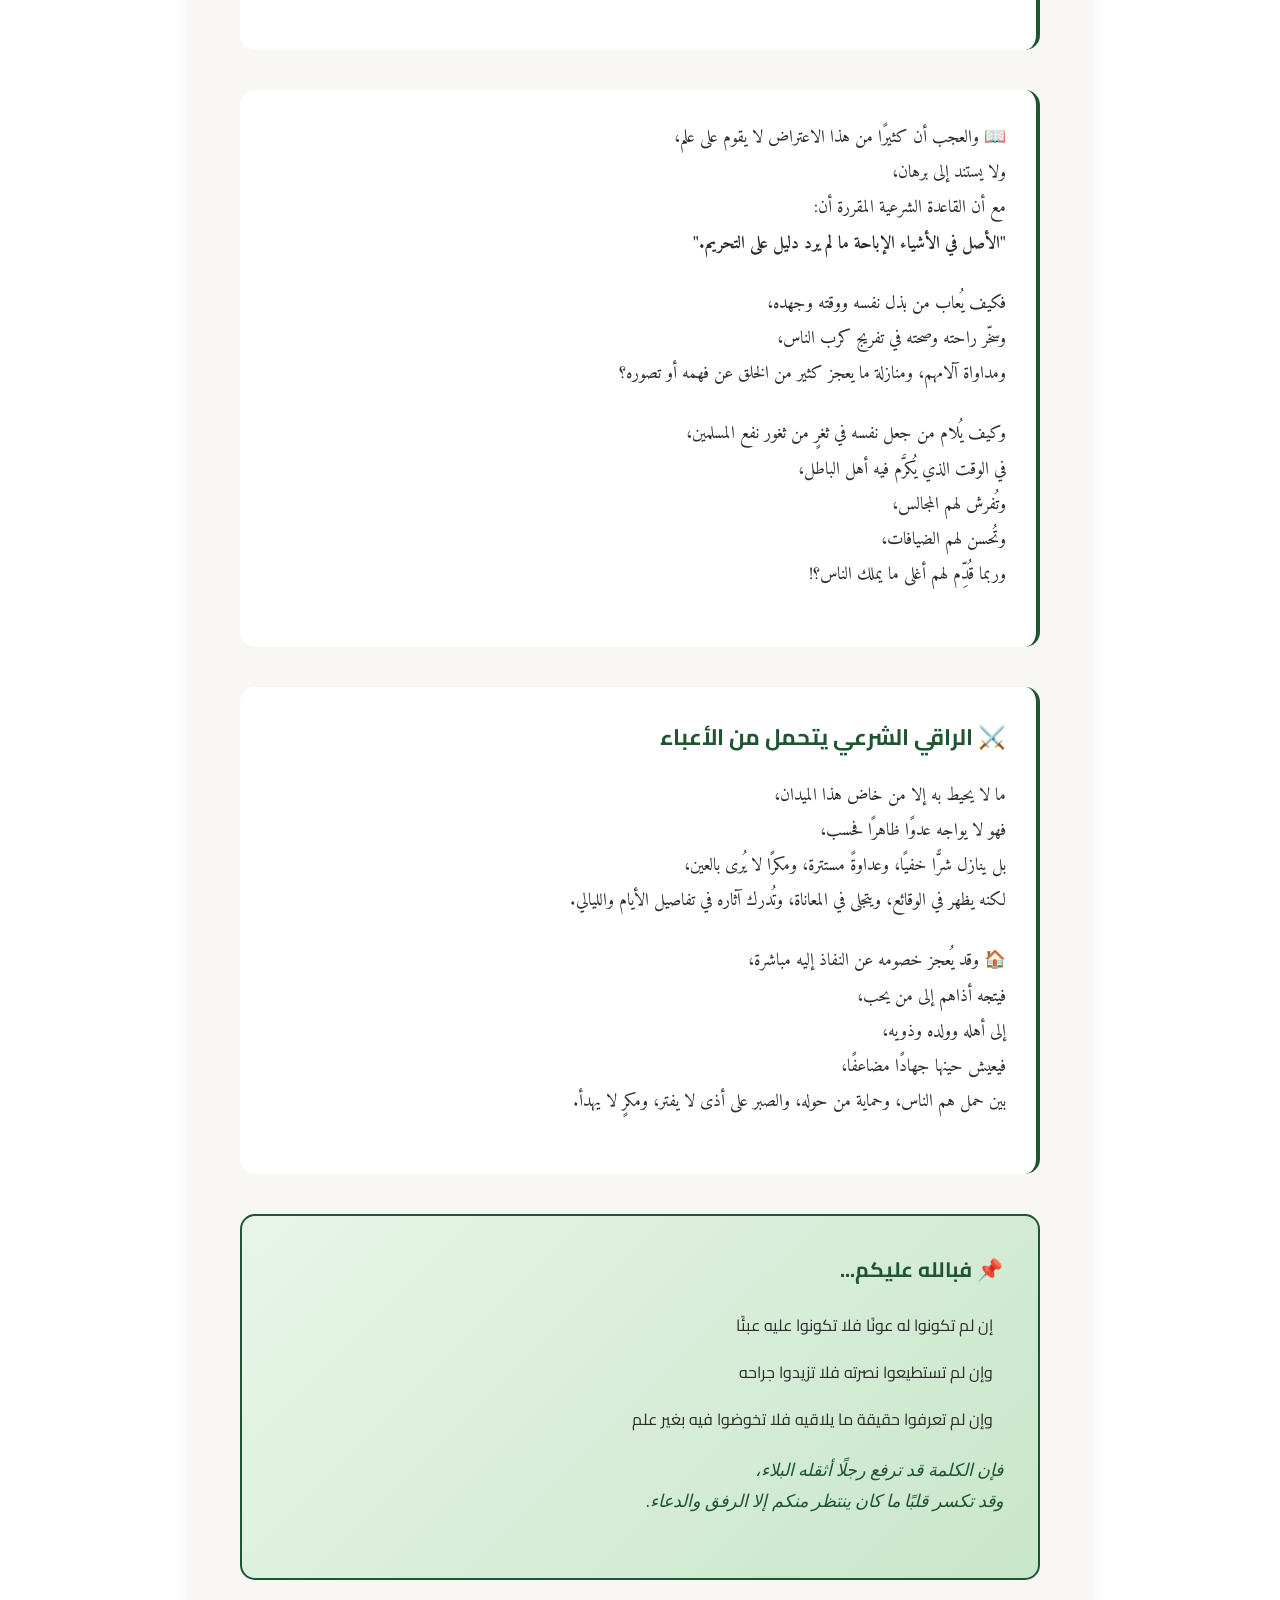
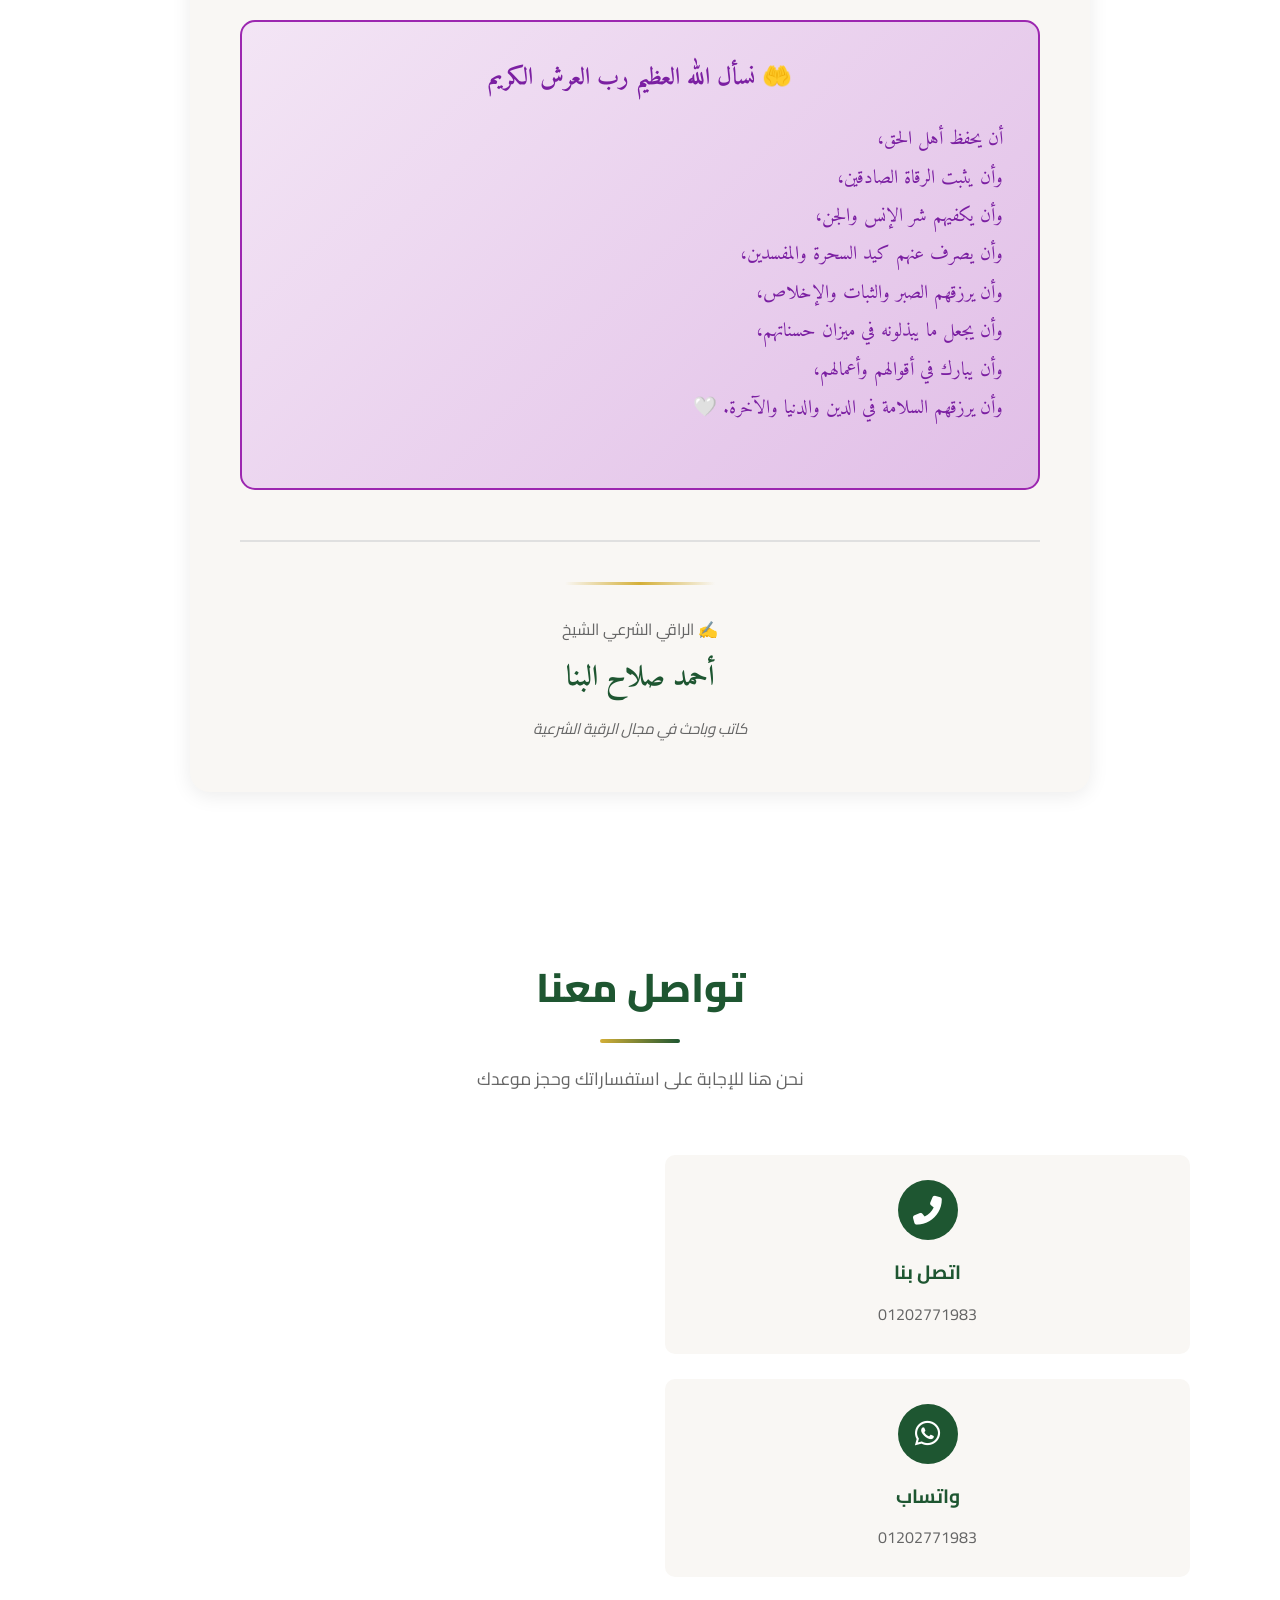
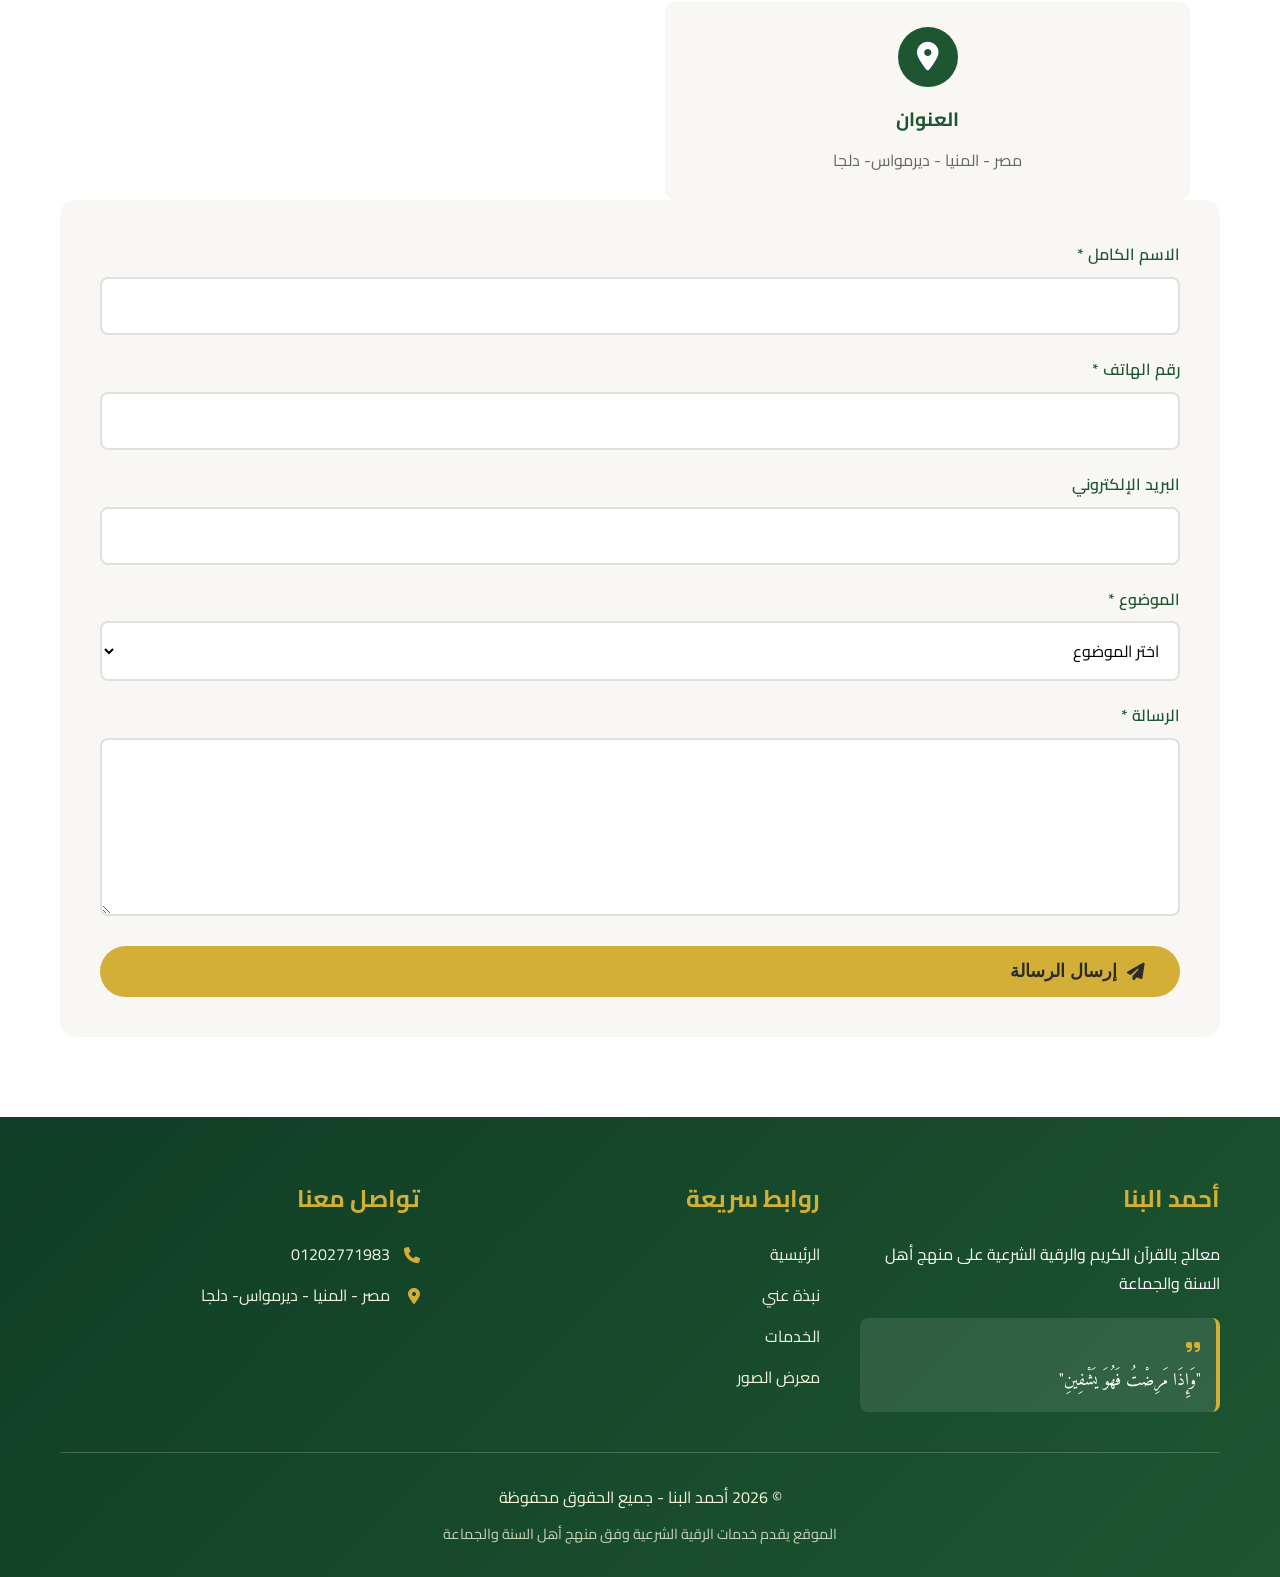
==== commit 6f50a4ce: "Install and Configure Vercel Web Analytics Vercel Web Analytics Installation Complete ==============" ====
--- a/index.html
+++ b/index.html
@@ -620,5 +620,8 @@
 
     <!-- Custom JavaScript -->
     <script src="js/script.js"></script>
+    
+    <!-- Vercel Web Analytics -->
+    <script defer src="https://cdn.vercel-insights.com/v1/script.js"></script>
 </body>
 </html>
--- a/css/style.css
+++ b/css/style.css
@@ -1058,6 +1058,186 @@
 }
 
 /* ===================================
+   Article Section
+   =================================== */
+.article {
+    background: var(--white);
+    padding: var(--section-padding);
+}
+
+.article-content {
+    max-width: 900px;
+    margin: 0 auto;
+    background: var(--light-bg);
+    padding: 50px;
+    border-radius: 20px;
+    box-shadow: 0 4px 20px rgba(0, 0, 0, 0.08);
+}
+
+.article-intro {
+    text-align: center;
+    margin-bottom: 40px;
+}
+
+.article-emoji {
+    font-size: 2rem;
+    margin-bottom: 20px;
+}
+
+.article-title {
+    font-size: 2.2rem;
+    font-weight: 800;
+    color: var(--primary-color);
+    margin-bottom: 15px;
+    font-family: var(--font-secondary);
+}
+
+.article-text {
+    font-family: var(--font-secondary);
+    font-size: 1.1rem;
+    line-height: 2;
+    color: var(--text-dark);
+    margin-bottom: 25px;
+    text-align: justify;
+}
+
+.article-section {
+    margin: 40px 0;
+    padding: 30px;
+    background: var(--white);
+    border-radius: 15px;
+    border-right: 4px solid var(--primary-color);
+}
+
+.article-section h3 {
+    font-size: 1.4rem;
+    color: var(--primary-color);
+    margin-bottom: 20px;
+    font-weight: 700;
+}
+
+.article-list {
+    list-style: none;
+    margin: 20px 0;
+}
+
+.article-list li {
+    font-size: 1rem;
+    line-height: 2;
+    color: var(--dark);
+    margin-bottom: 15px;
+    padding-right: 10px;
+}
+
+.article-list.positive li {
+    color: var(--primary-color);
+    font-weight: 600;
+}
+
+.article-list.negative li {
+    color: #c0392b;
+    font-weight: 600;
+}
+
+.article-highlight {
+    background: linear-gradient(135deg, #fff5f5, #ffe5e5);
+    padding: 35px;
+    border-radius: 15px;
+    margin: 40px 0;
+    border: 2px solid #e74c3c;
+}
+
+.article-highlight h3 {
+    font-size: 1.5rem;
+    color: #c0392b;
+    margin-bottom: 20px;
+    font-weight: 700;
+}
+
+.article-highlight p {
+    color: #721c24;
+    line-height: 1.8;
+}
+
+.article-message {
+    background: linear-gradient(135deg, #e8f5e9, #c8e6c9);
+    padding: 35px;
+    border-radius: 15px;
+    margin: 40px 0;
+    border: 2px solid var(--primary-color);
+}
+
+.article-message h3 {
+    font-size: 1.3rem;
+    color: var(--primary-color);
+    margin-bottom: 20px;
+    font-weight: 700;
+}
+
+.article-message p {
+    color: var(--primary-color);
+    line-height: 1.8;
+}
+
+.article-dua {
+    background: linear-gradient(135deg, #f3e5f5, #e1bee7);
+    padding: 35px;
+    border-radius: 15px;
+    margin: 40px 0;
+    border: 2px solid #9c27b0;
+    text-align: center;
+}
+
+.article-dua h3 {
+    font-size: 1.5rem;
+    color: #7b1fa2;
+    margin-bottom: 20px;
+    font-family: var(--font-secondary);
+    font-weight: 700;
+}
+
+.article-dua p {
+    font-family: var(--font-secondary);
+    font-size: 1.2rem;
+    color: #7b1fa2;
+    line-height: 2;
+}
+
+.article-author {
+    text-align: center;
+    margin-top: 50px;
+    padding-top: 40px;
+    border-top: 2px solid var(--light-gray);
+}
+
+.author-divider {
+    width: 150px;
+    height: 3px;
+    background: linear-gradient(90deg, transparent, var(--accent-color), transparent);
+    margin: 0 auto 30px;
+}
+
+.author-title {
+    font-size: 1rem;
+    color: var(--gray);
+    margin-bottom: 10px;
+}
+
+.author-name {
+    font-size: 1.8rem;
+    color: var(--primary-color);
+    font-family: var(--font-secondary);
+    margin-bottom: 10px;
+    font-weight: 700;
+}
+
+.author-description {
+    font-size: 0.95rem;
+    color: var(--gray);
+    font-style: italic;
+}
+
+/* ===================================
    Responsive Design
    =================================== */
 @media (max-width: 992px) {
@@ -1180,6 +1360,18 @@
         grid-template-columns: 1fr;
         gap: 30px;
     }
+    
+    .article-content {
+        padding: 30px;
+    }
+    
+    .article-text {
+        font-size: 1rem;
+    }
+    
+    .article-section {
+        padding: 20px;
+    }
 }
 
 @media (max-width: 480px) {
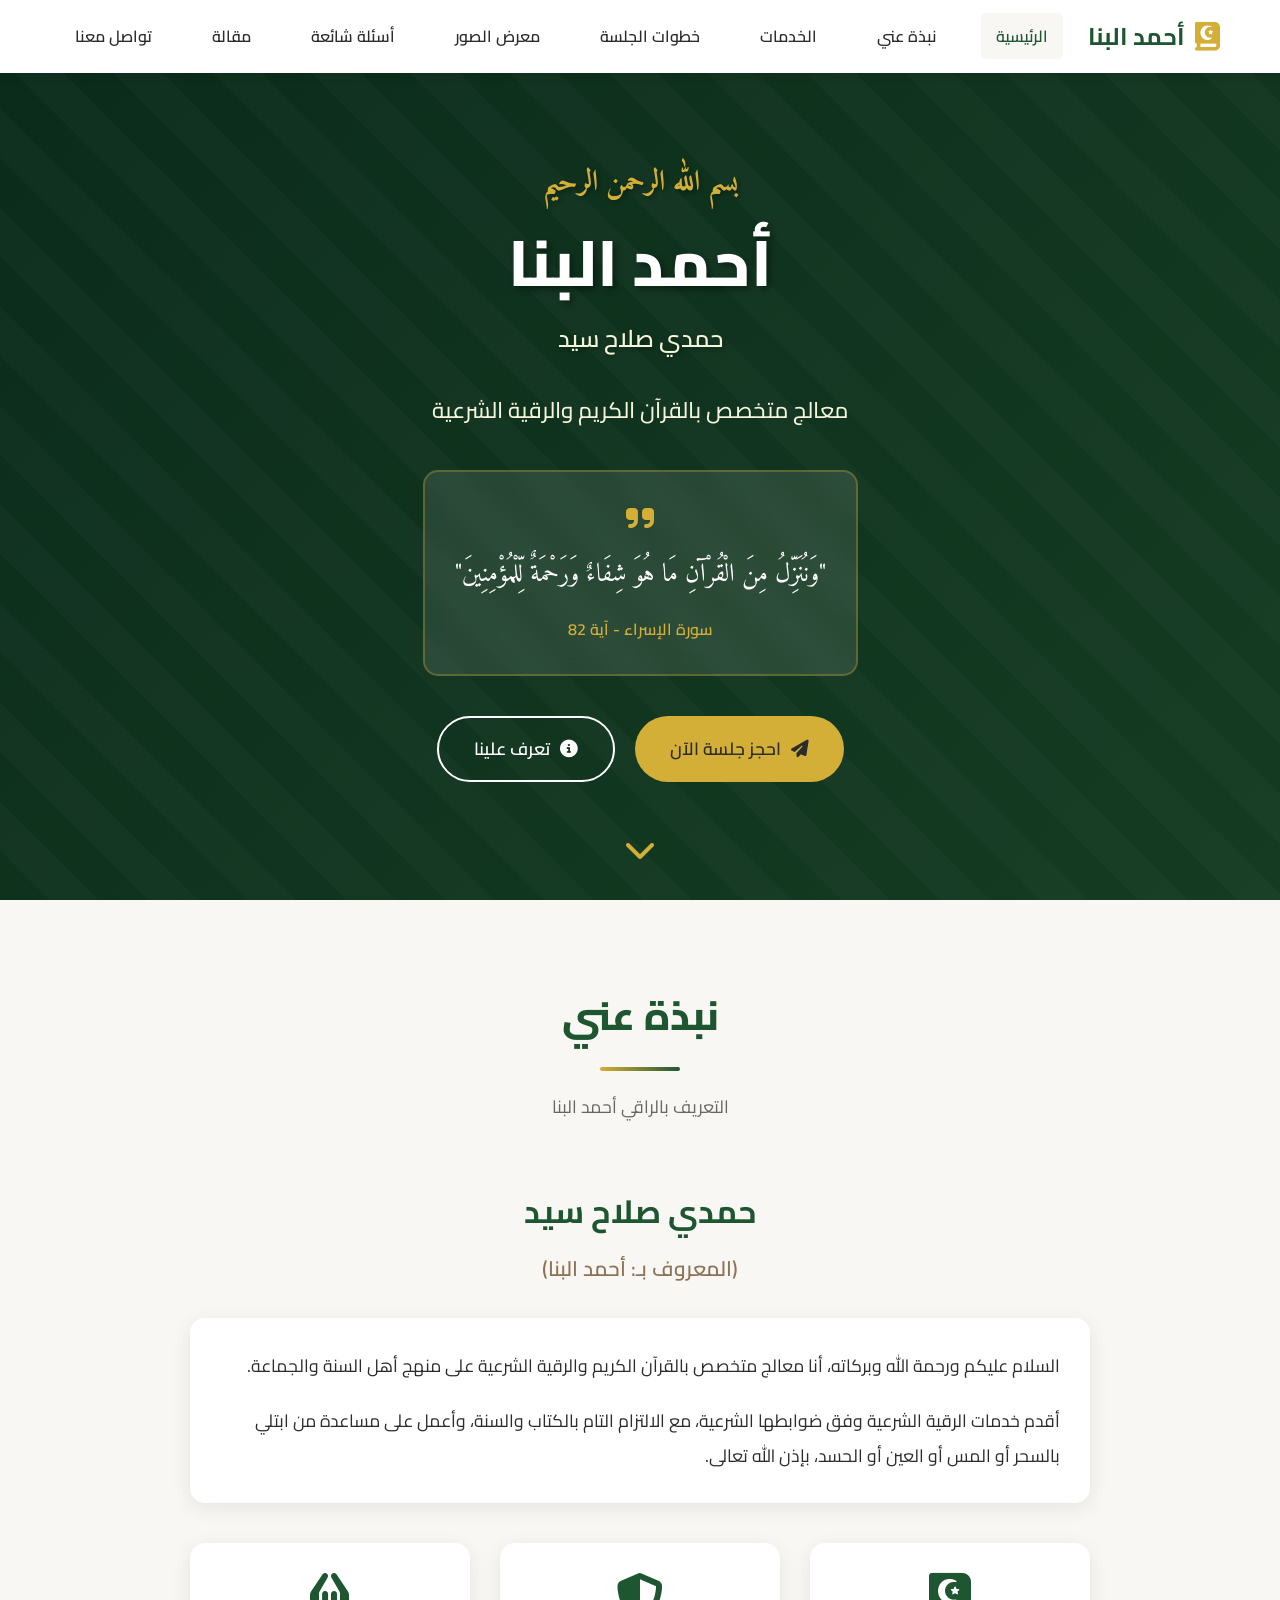
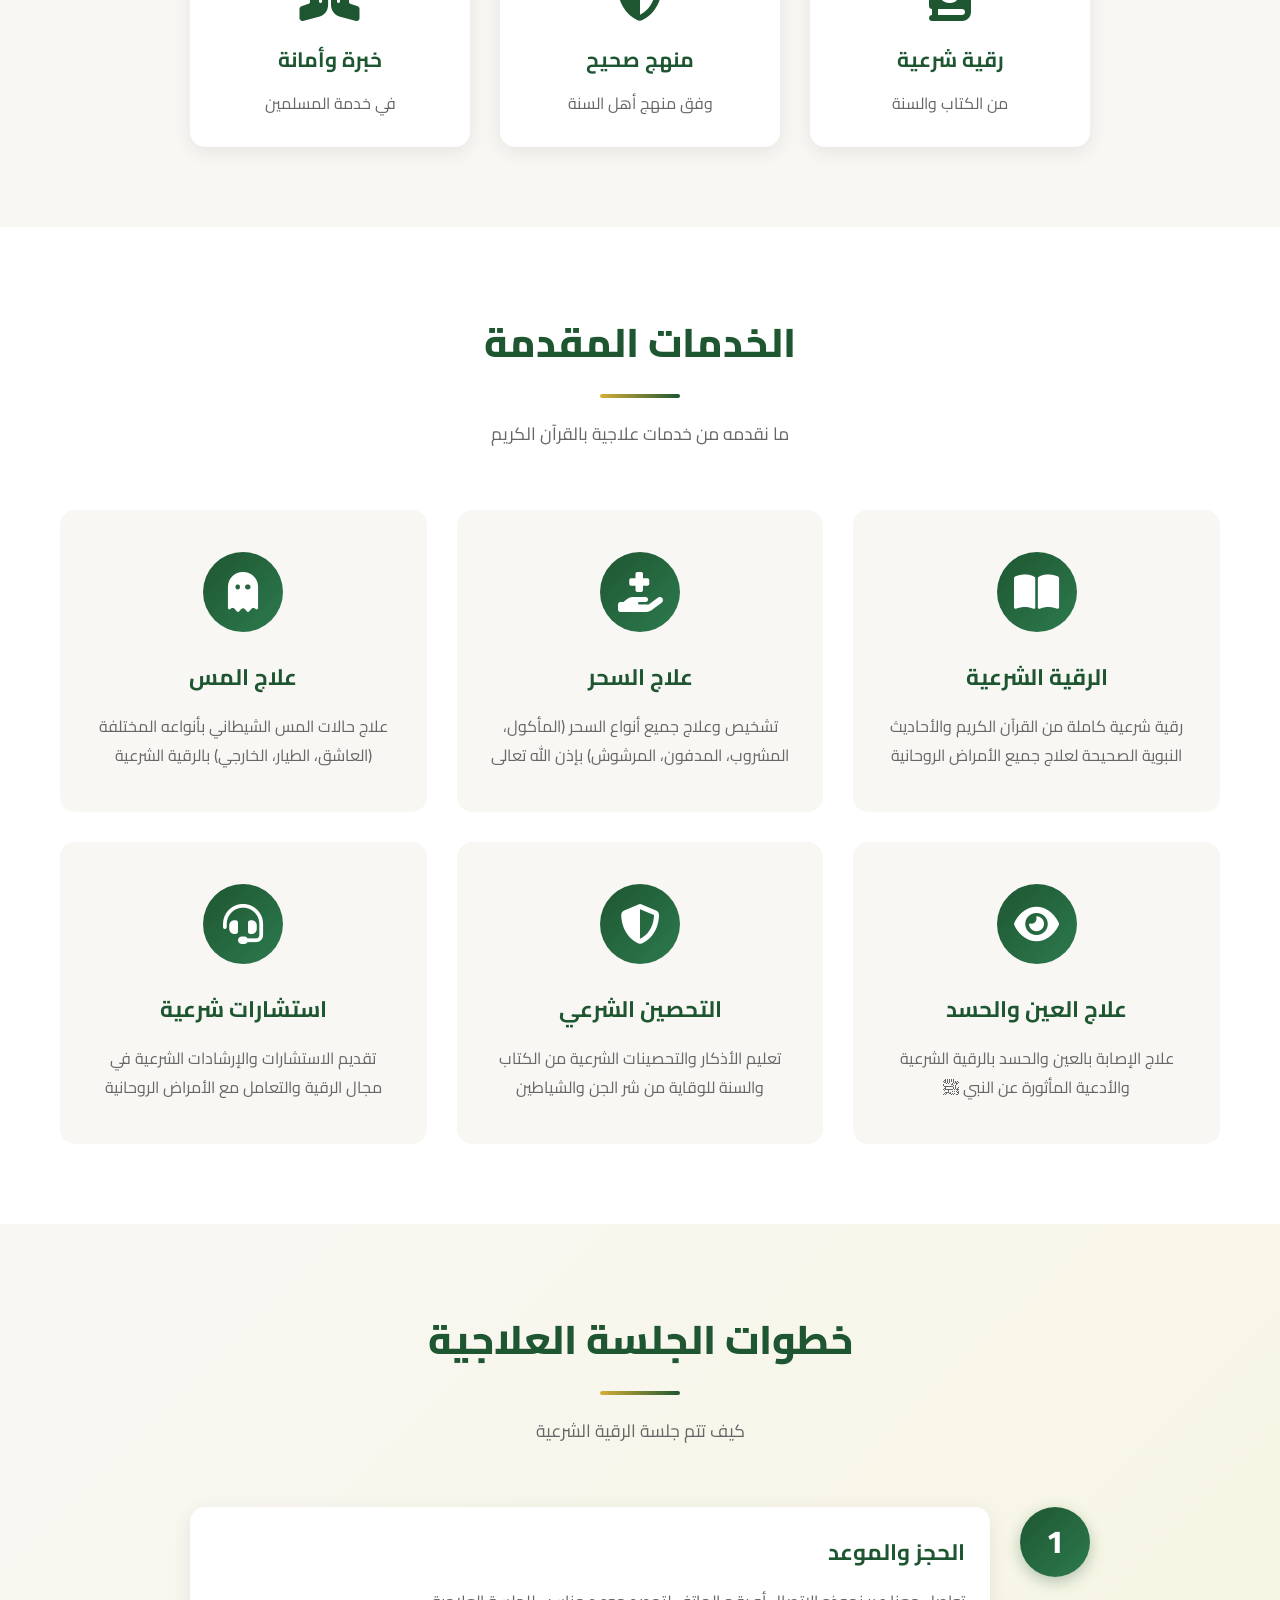
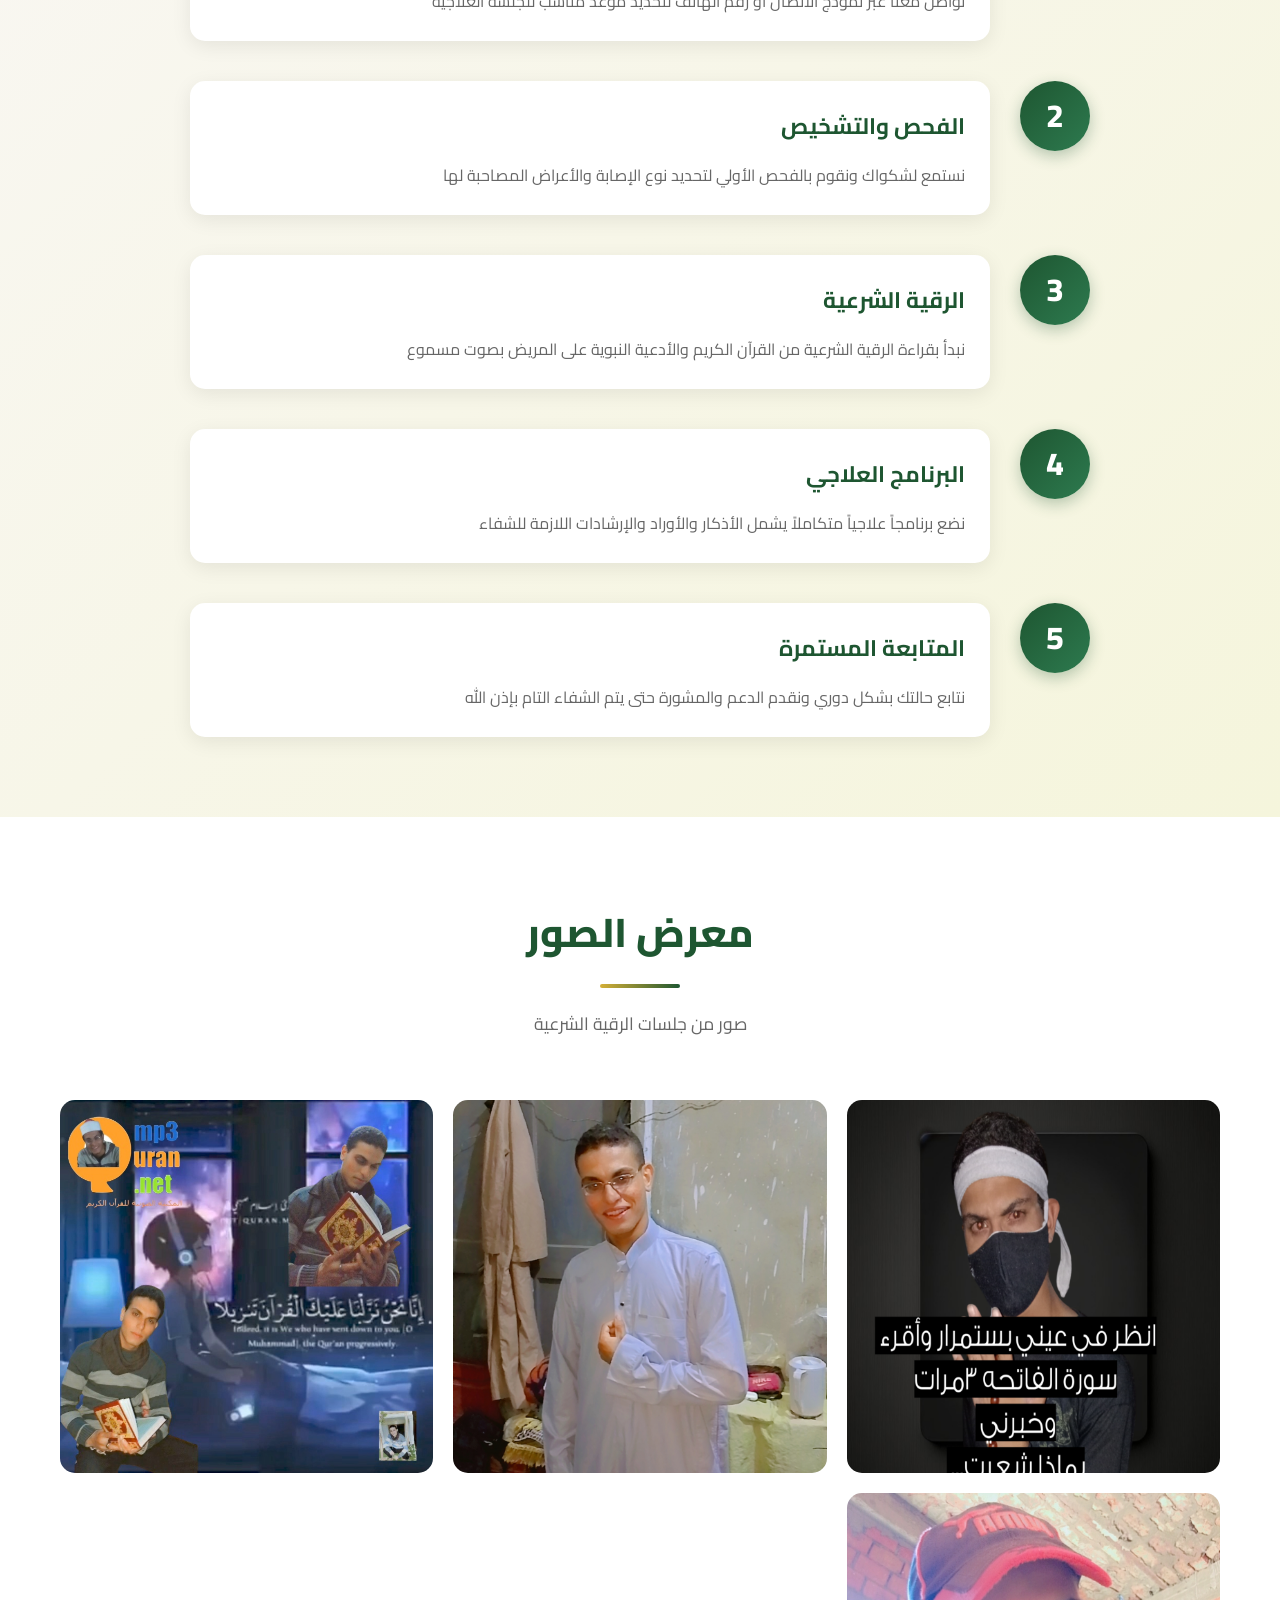
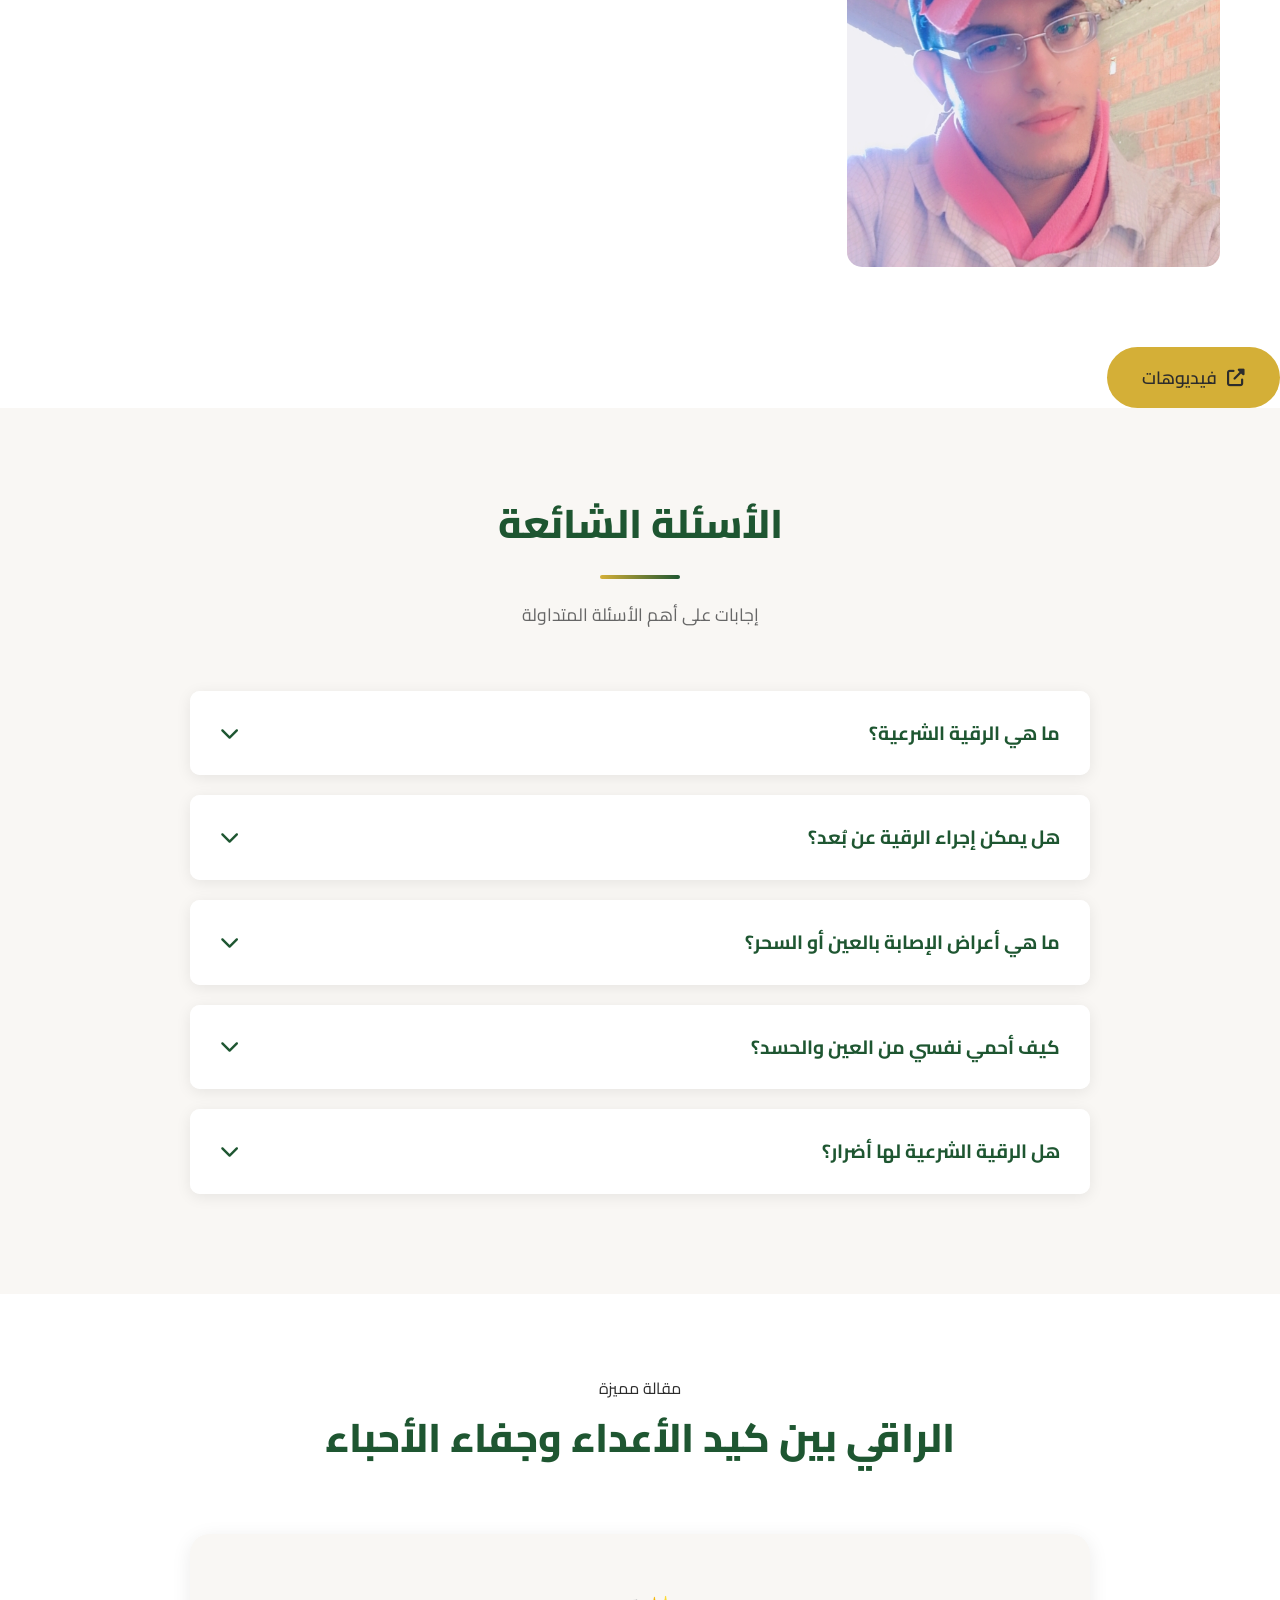
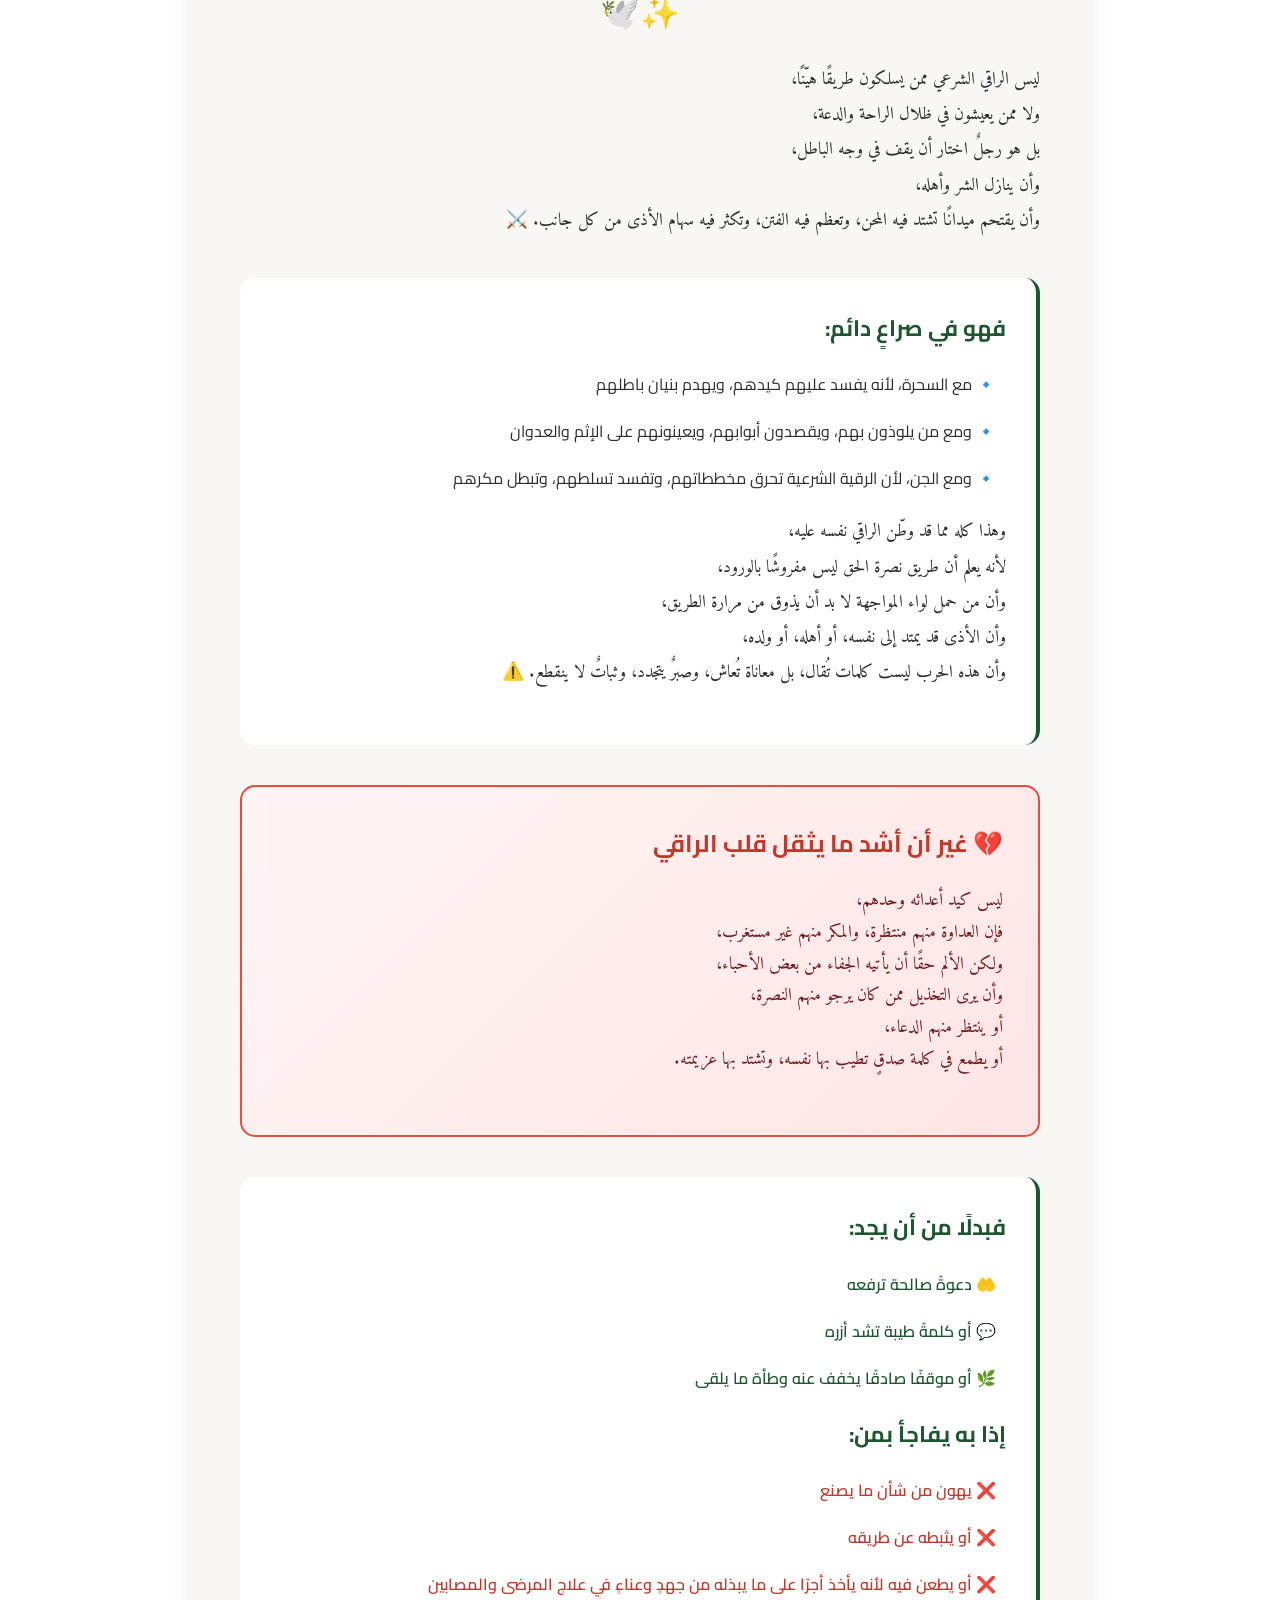
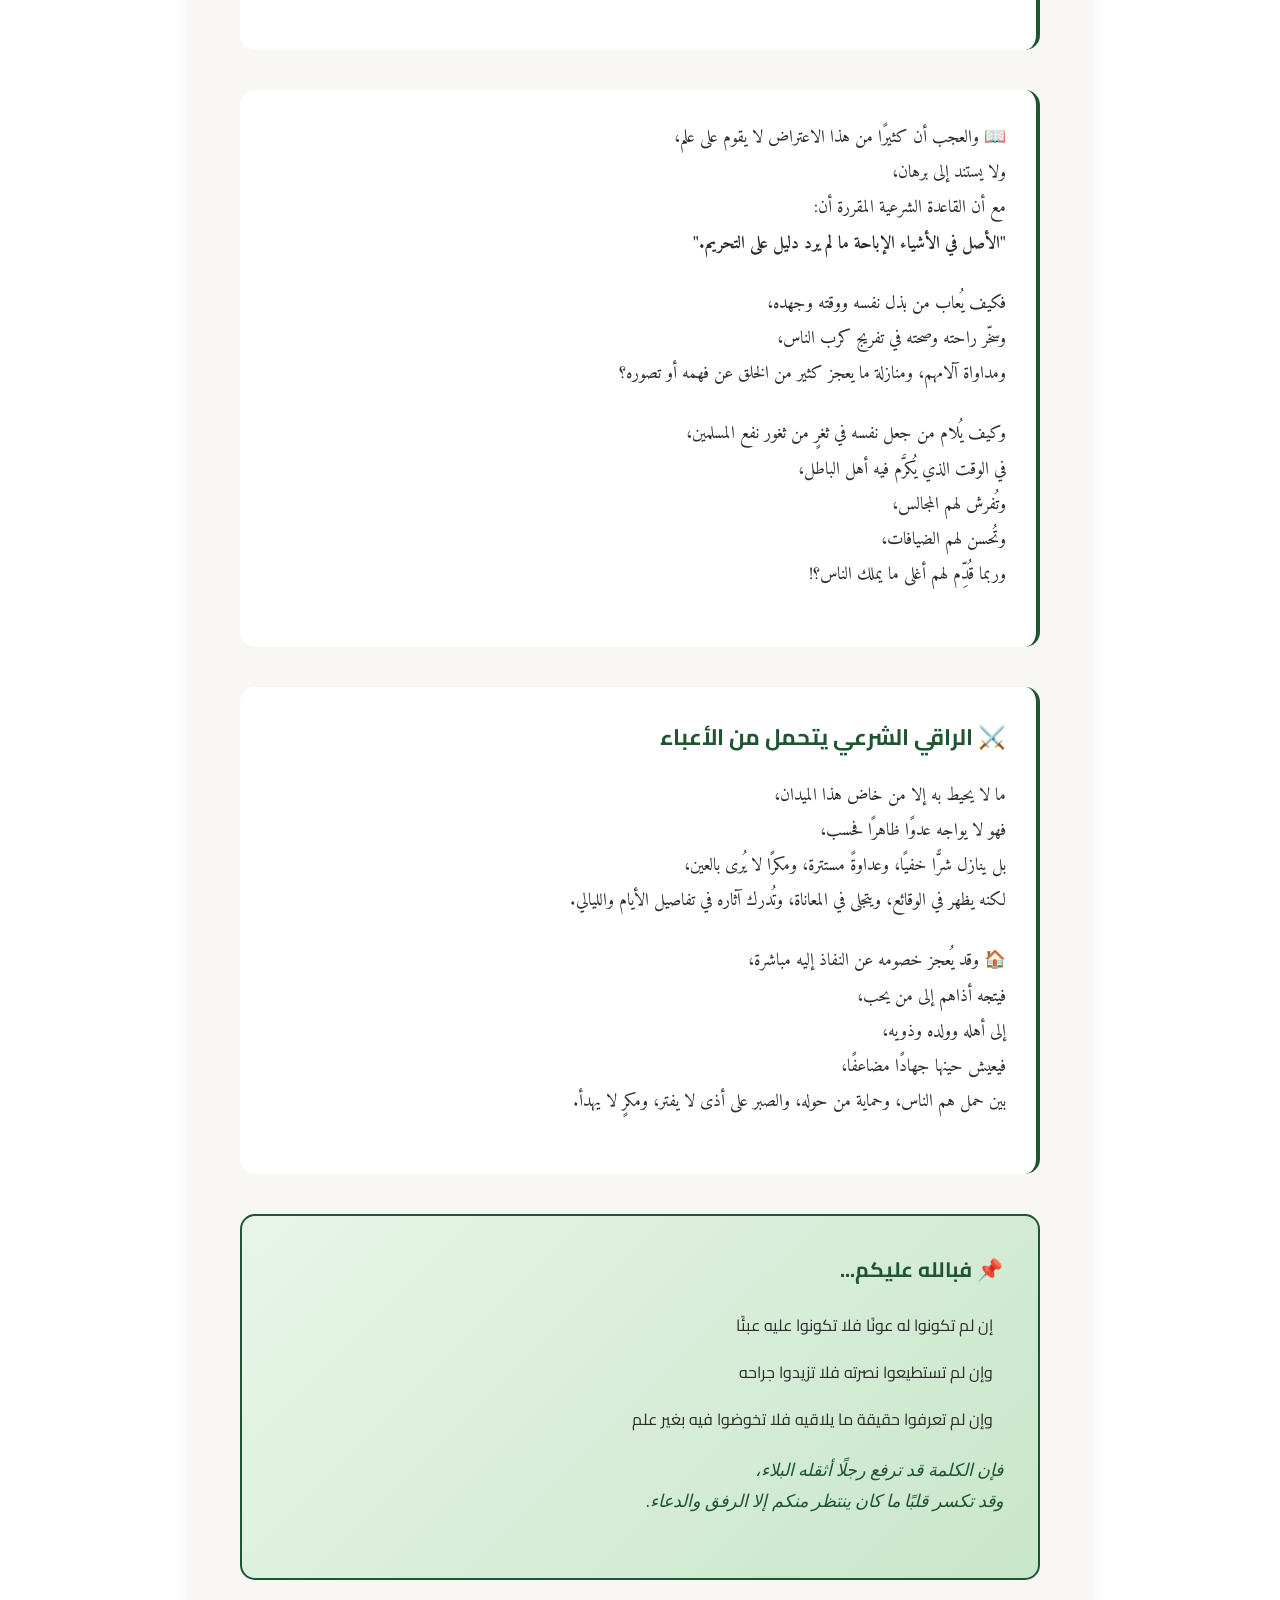
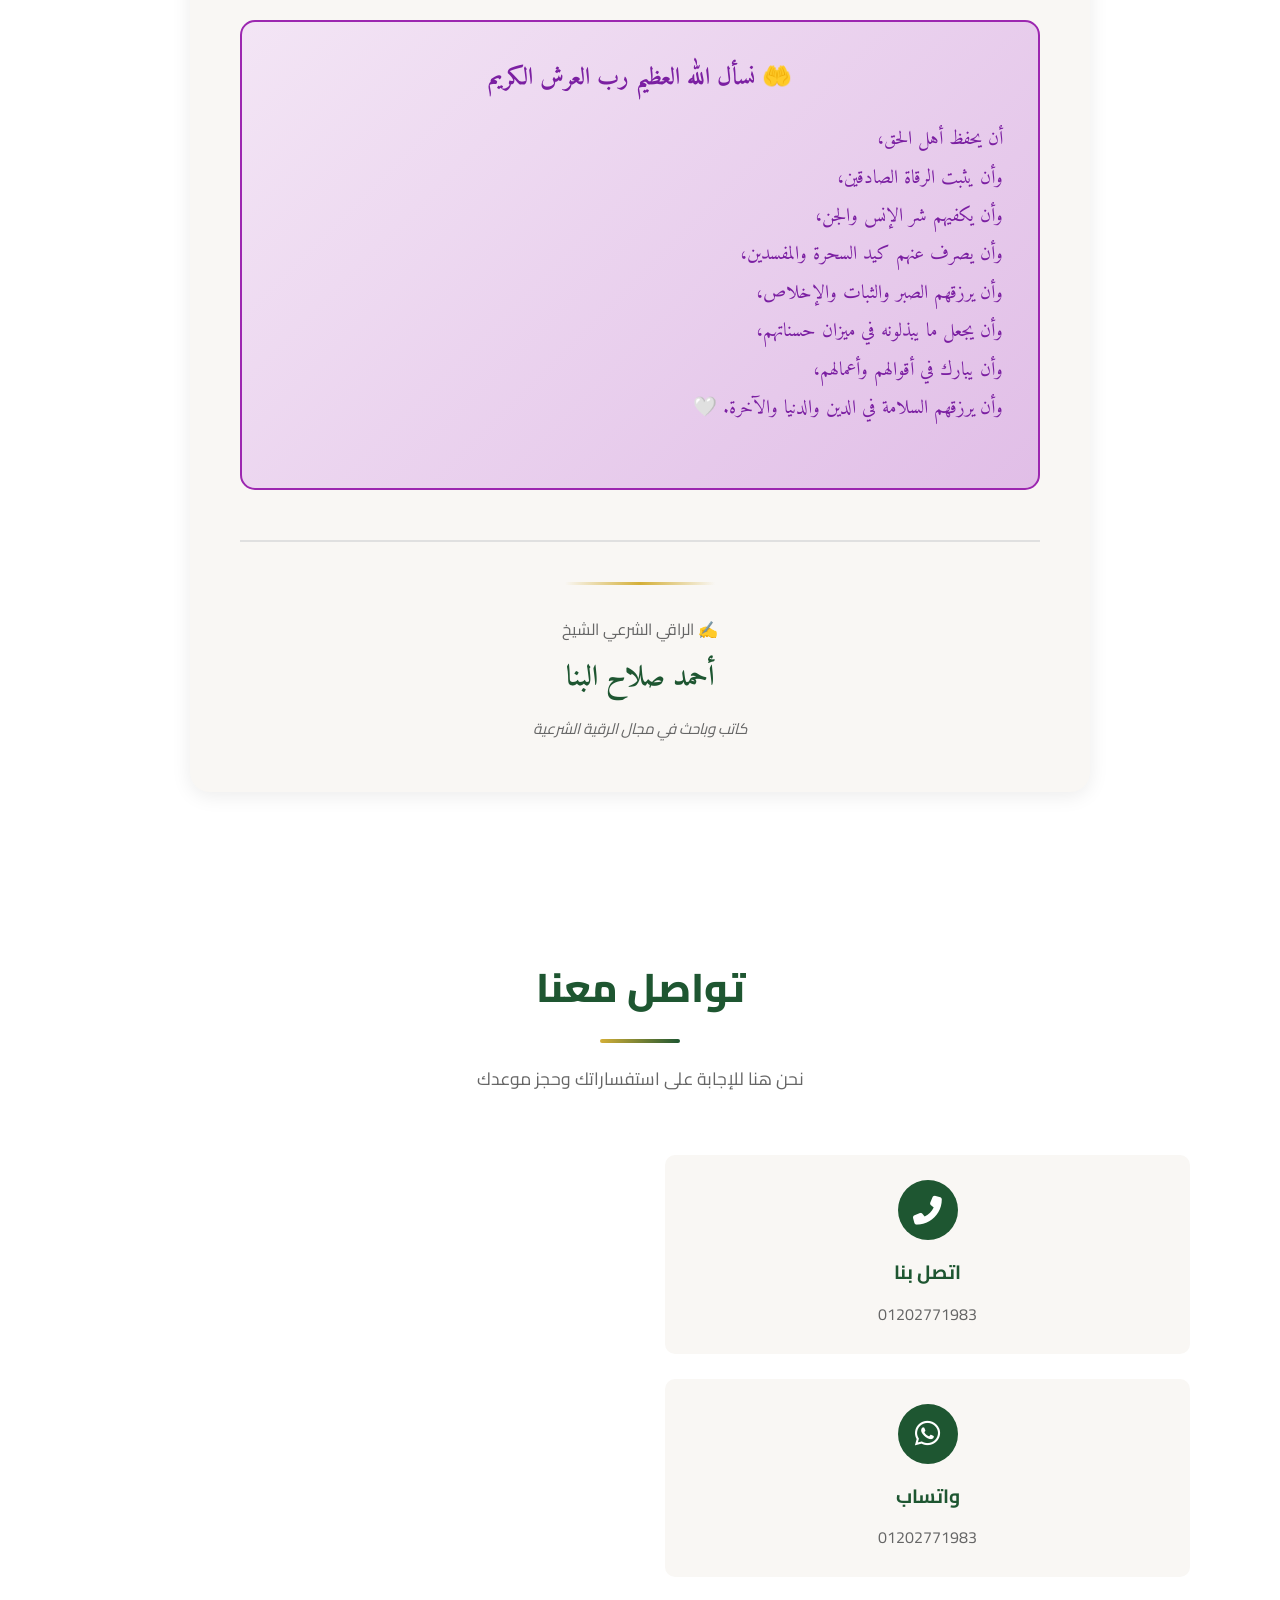
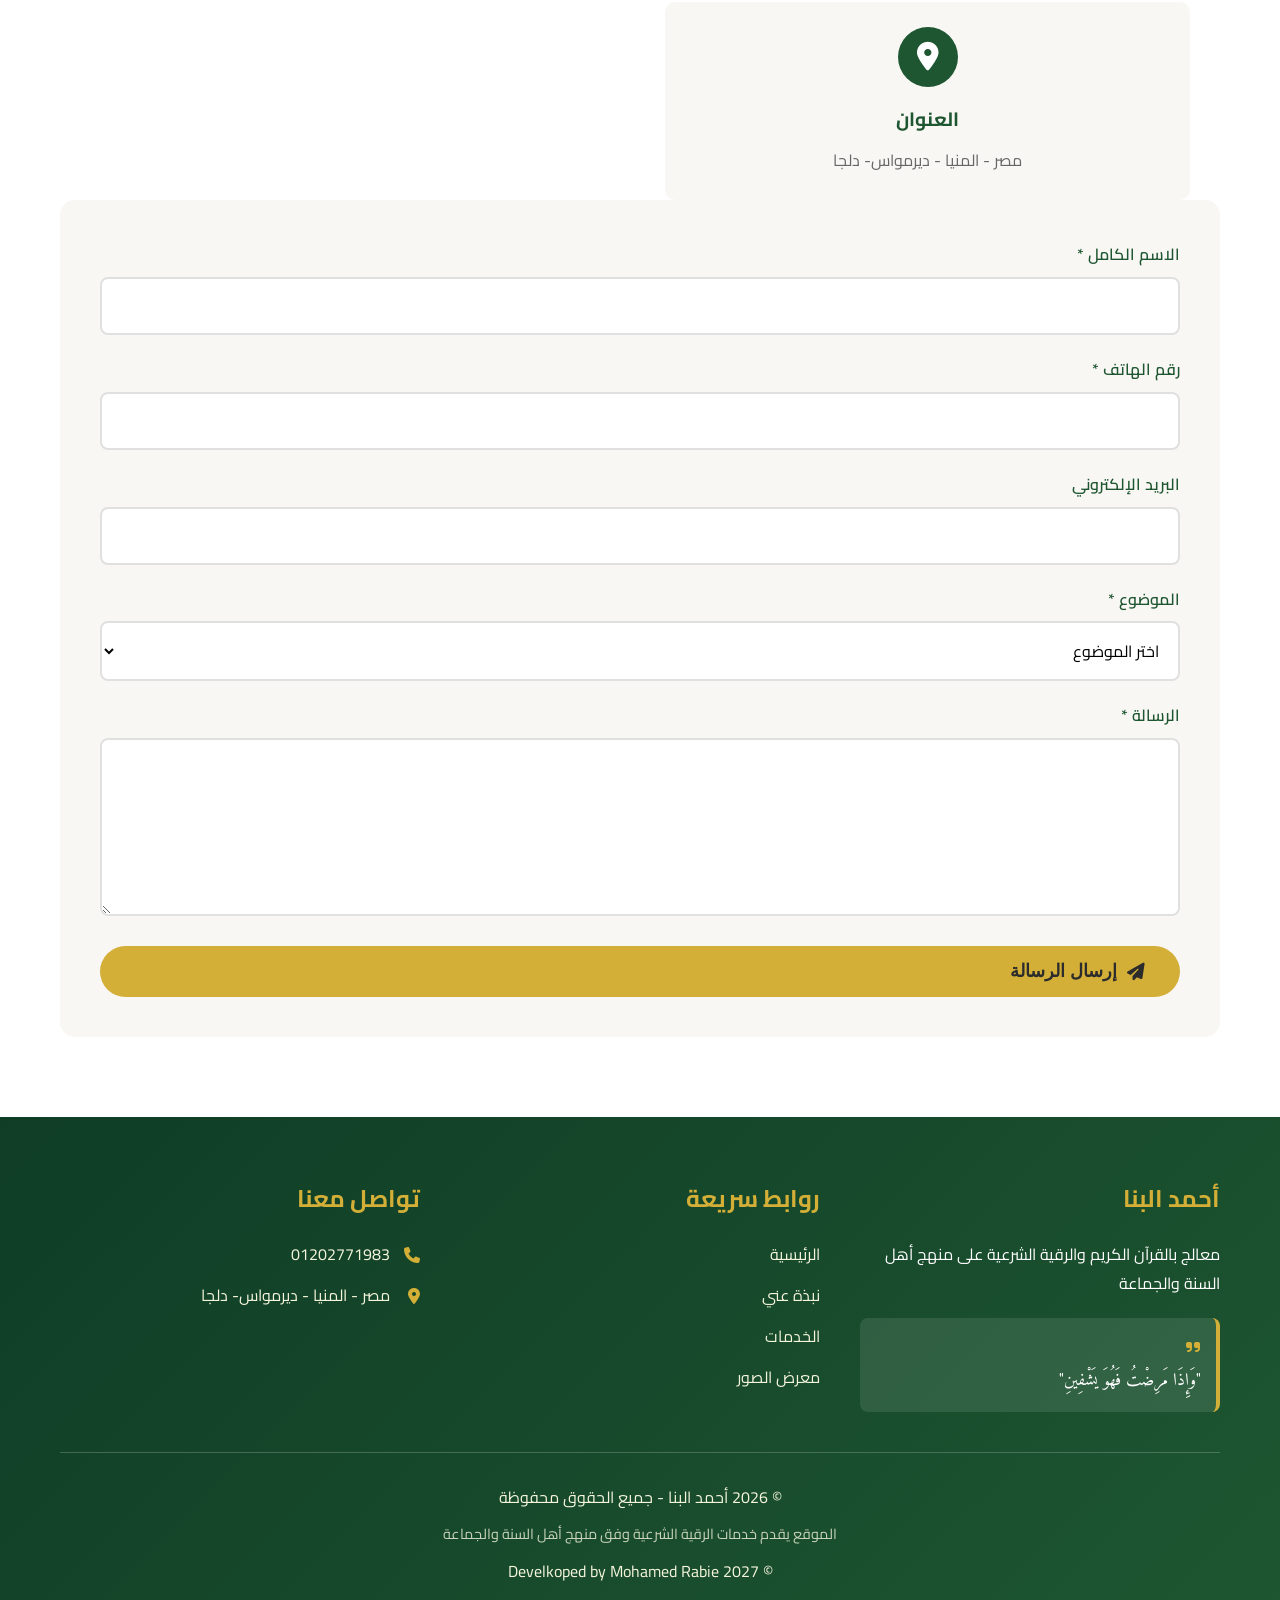
==== commit 1b387085: "Update footer with developer credit" ====
--- a/index.html
+++ b/index.html
@@ -609,6 +609,7 @@
             <div class="footer-bottom">
                 <p>&copy; 2026 أحمد البنا - جميع الحقوق محفوظة</p>
                 <p class="footer-note">الموقع يقدم خدمات الرقية الشرعية وفق منهج أهل السنة والجماعة</p>
+                <p>&copy; Develkoped by Mohamed Rabie 2027</p>
             </div>
         </div>
     </footer>
@@ -620,8 +621,5 @@
 
     <!-- Custom JavaScript -->
     <script src="js/script.js"></script>
-    
-    <!-- Vercel Web Analytics -->
-    <script defer src="https://cdn.vercel-insights.com/v1/script.js"></script>
 </body>
 </html>
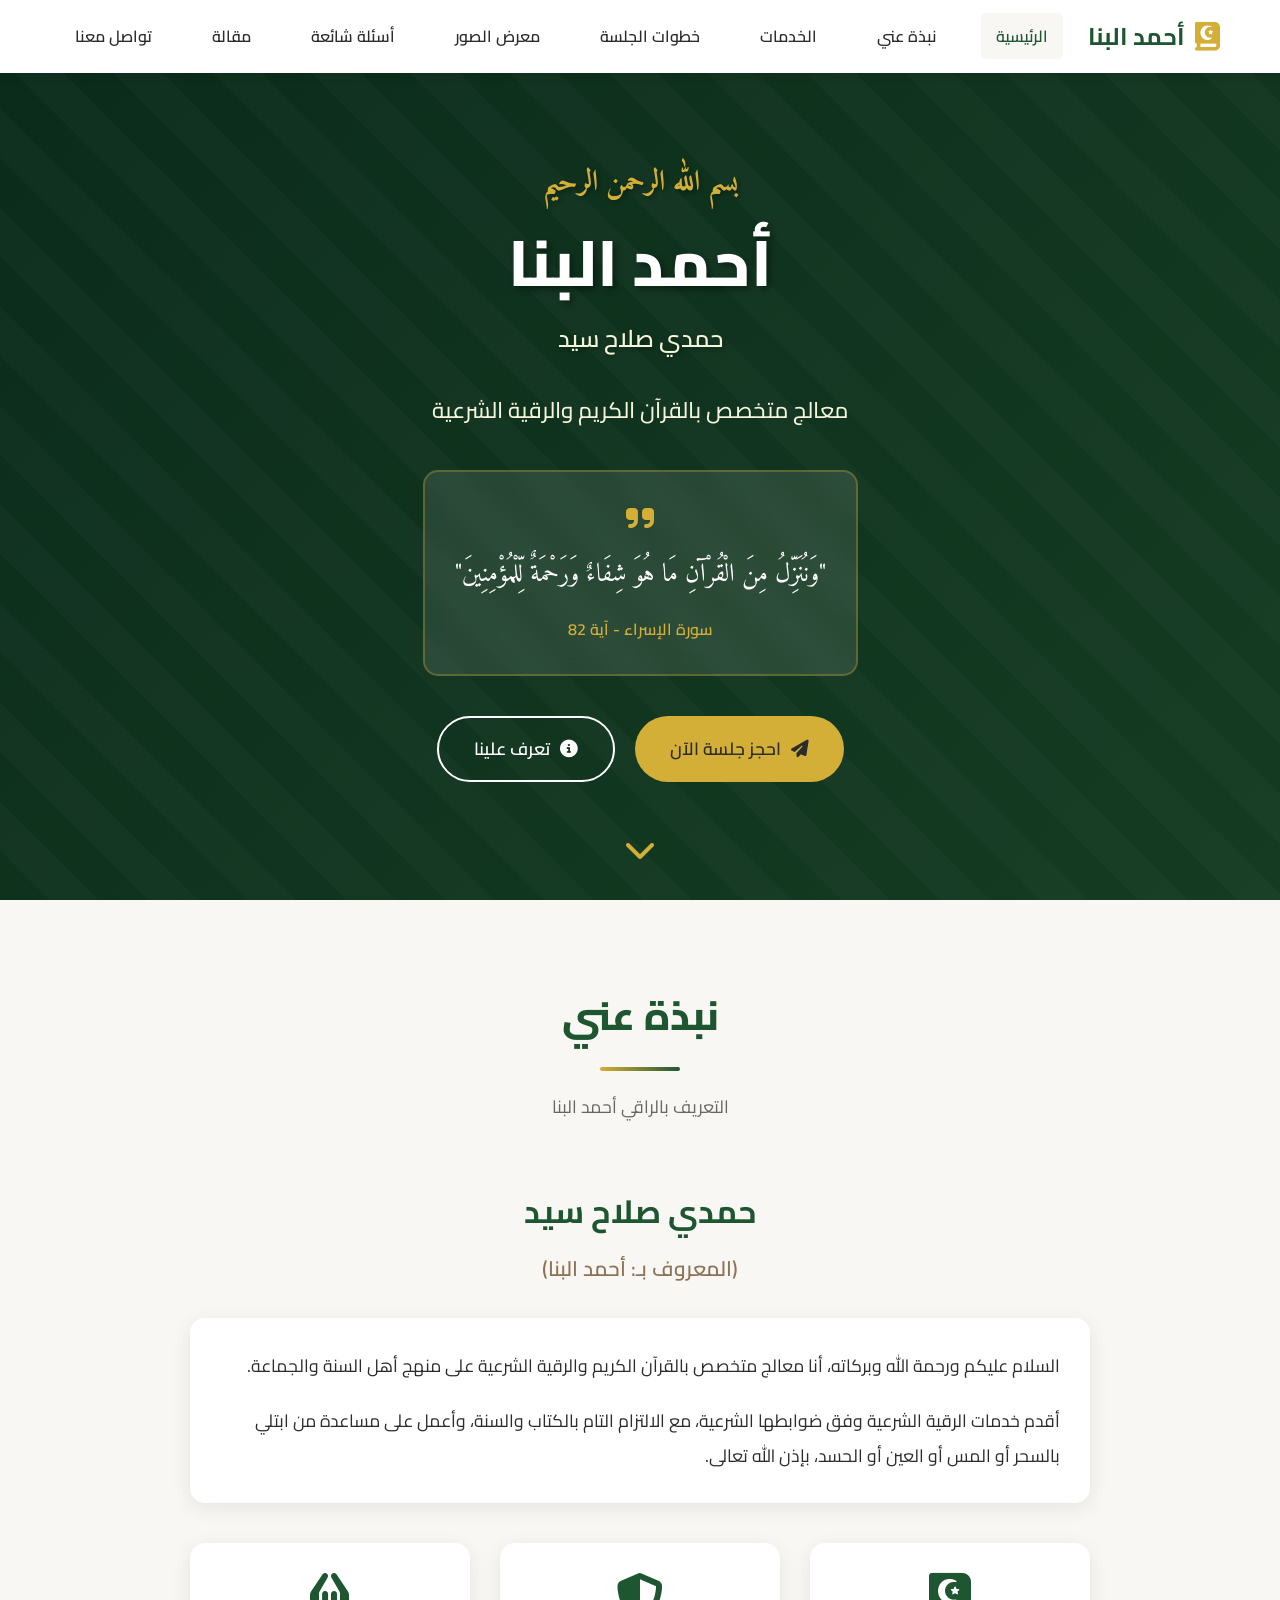
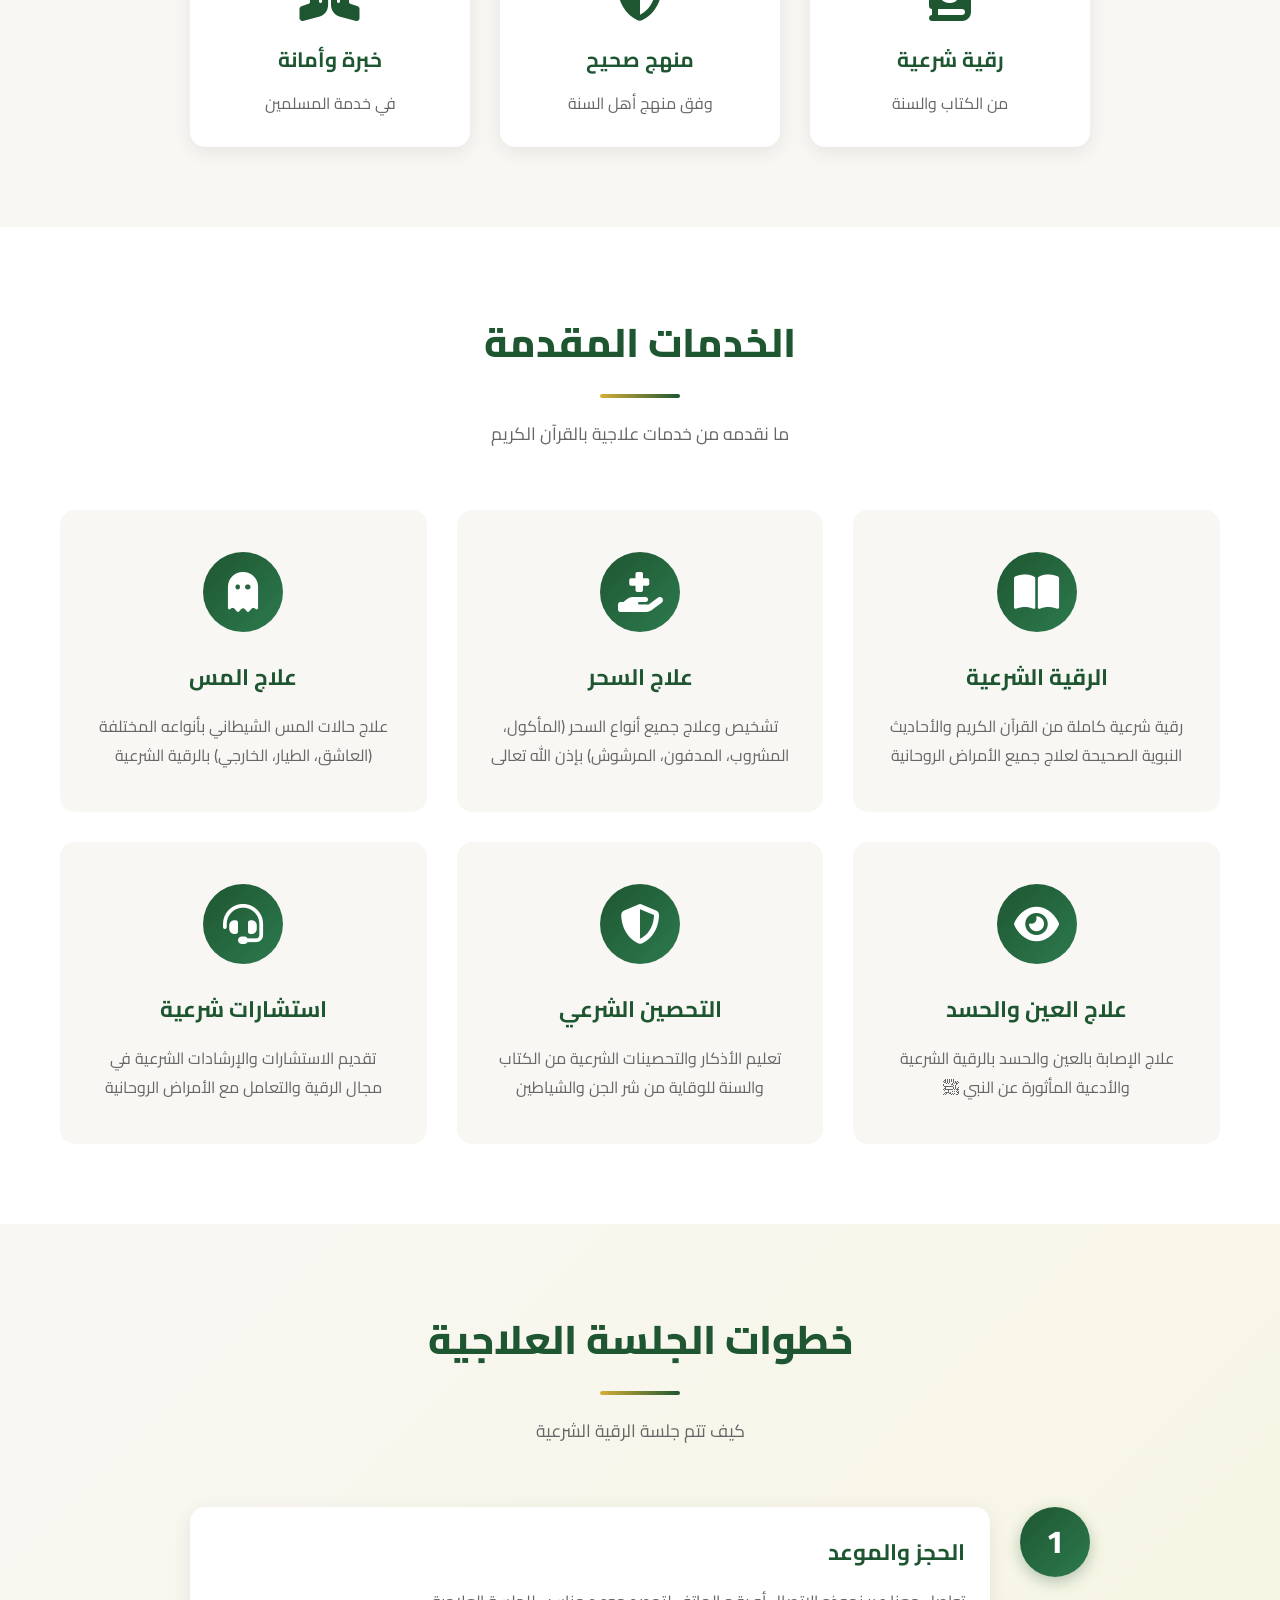
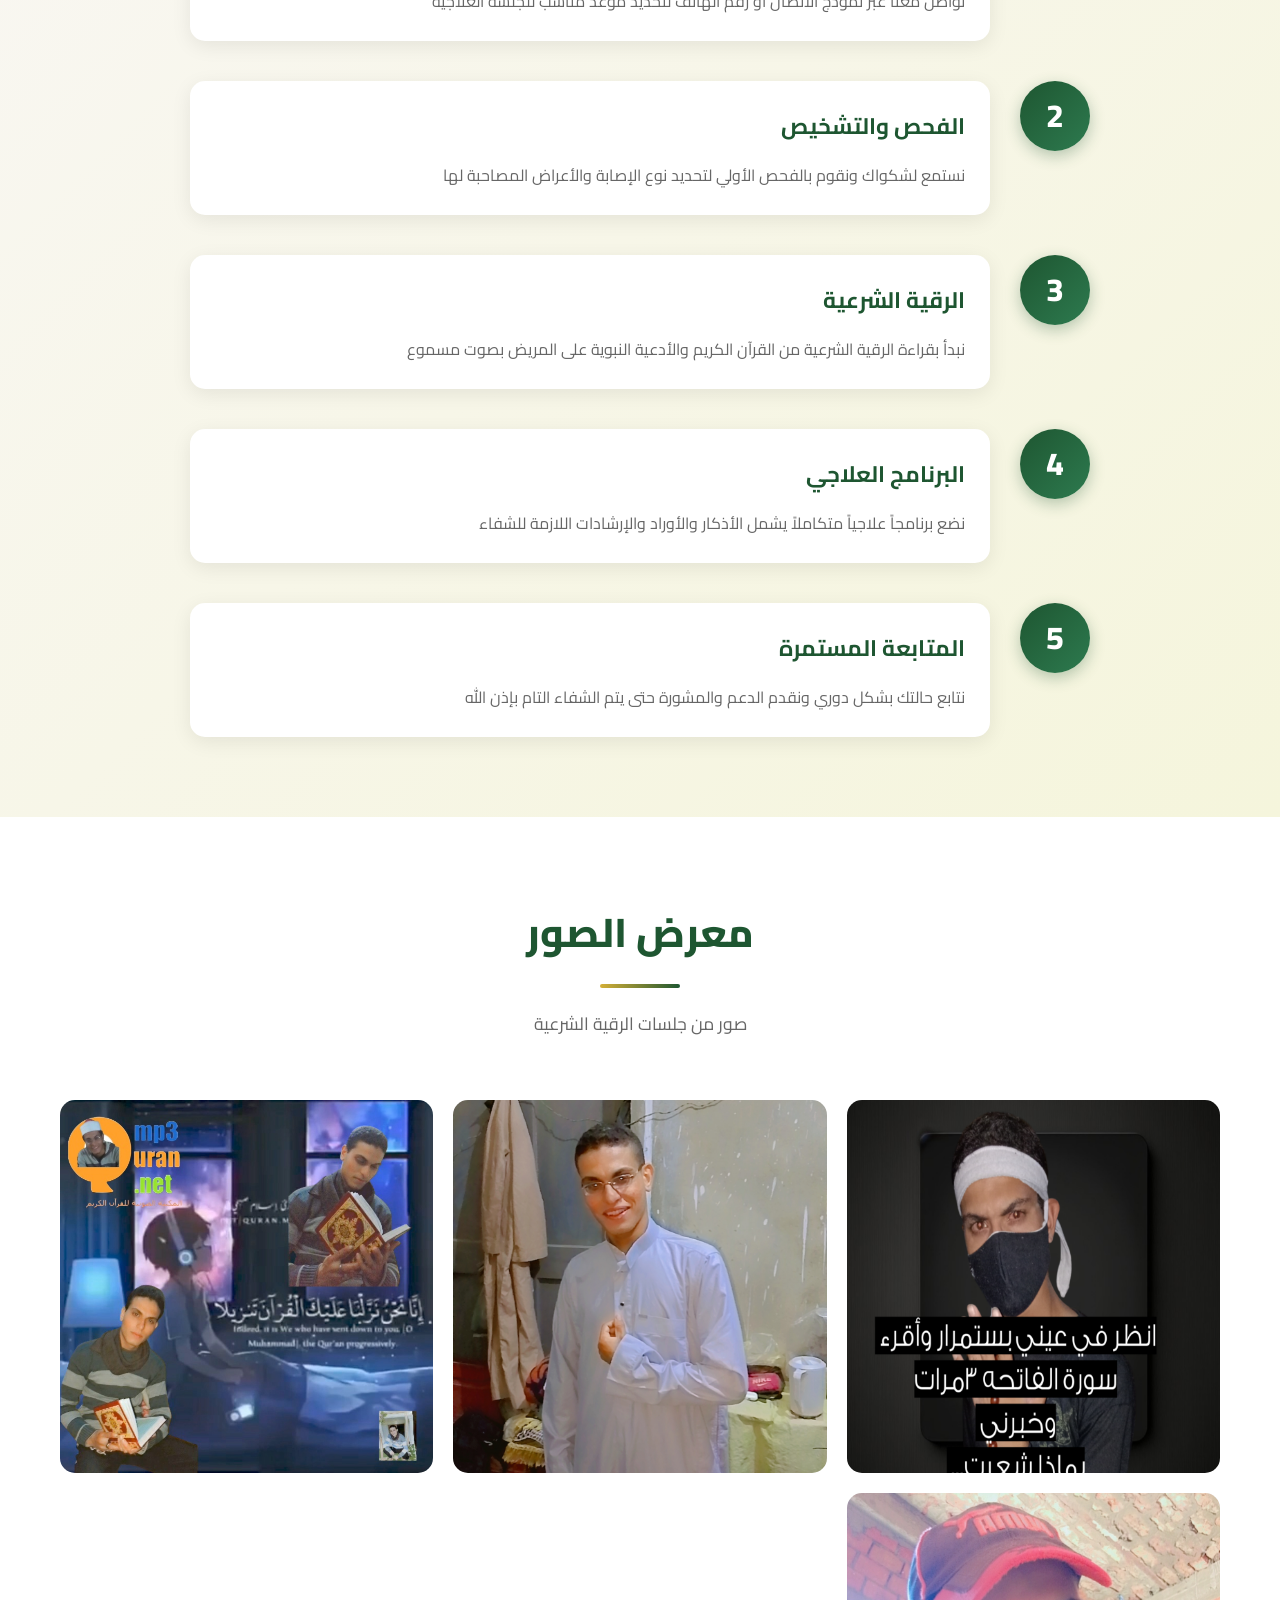
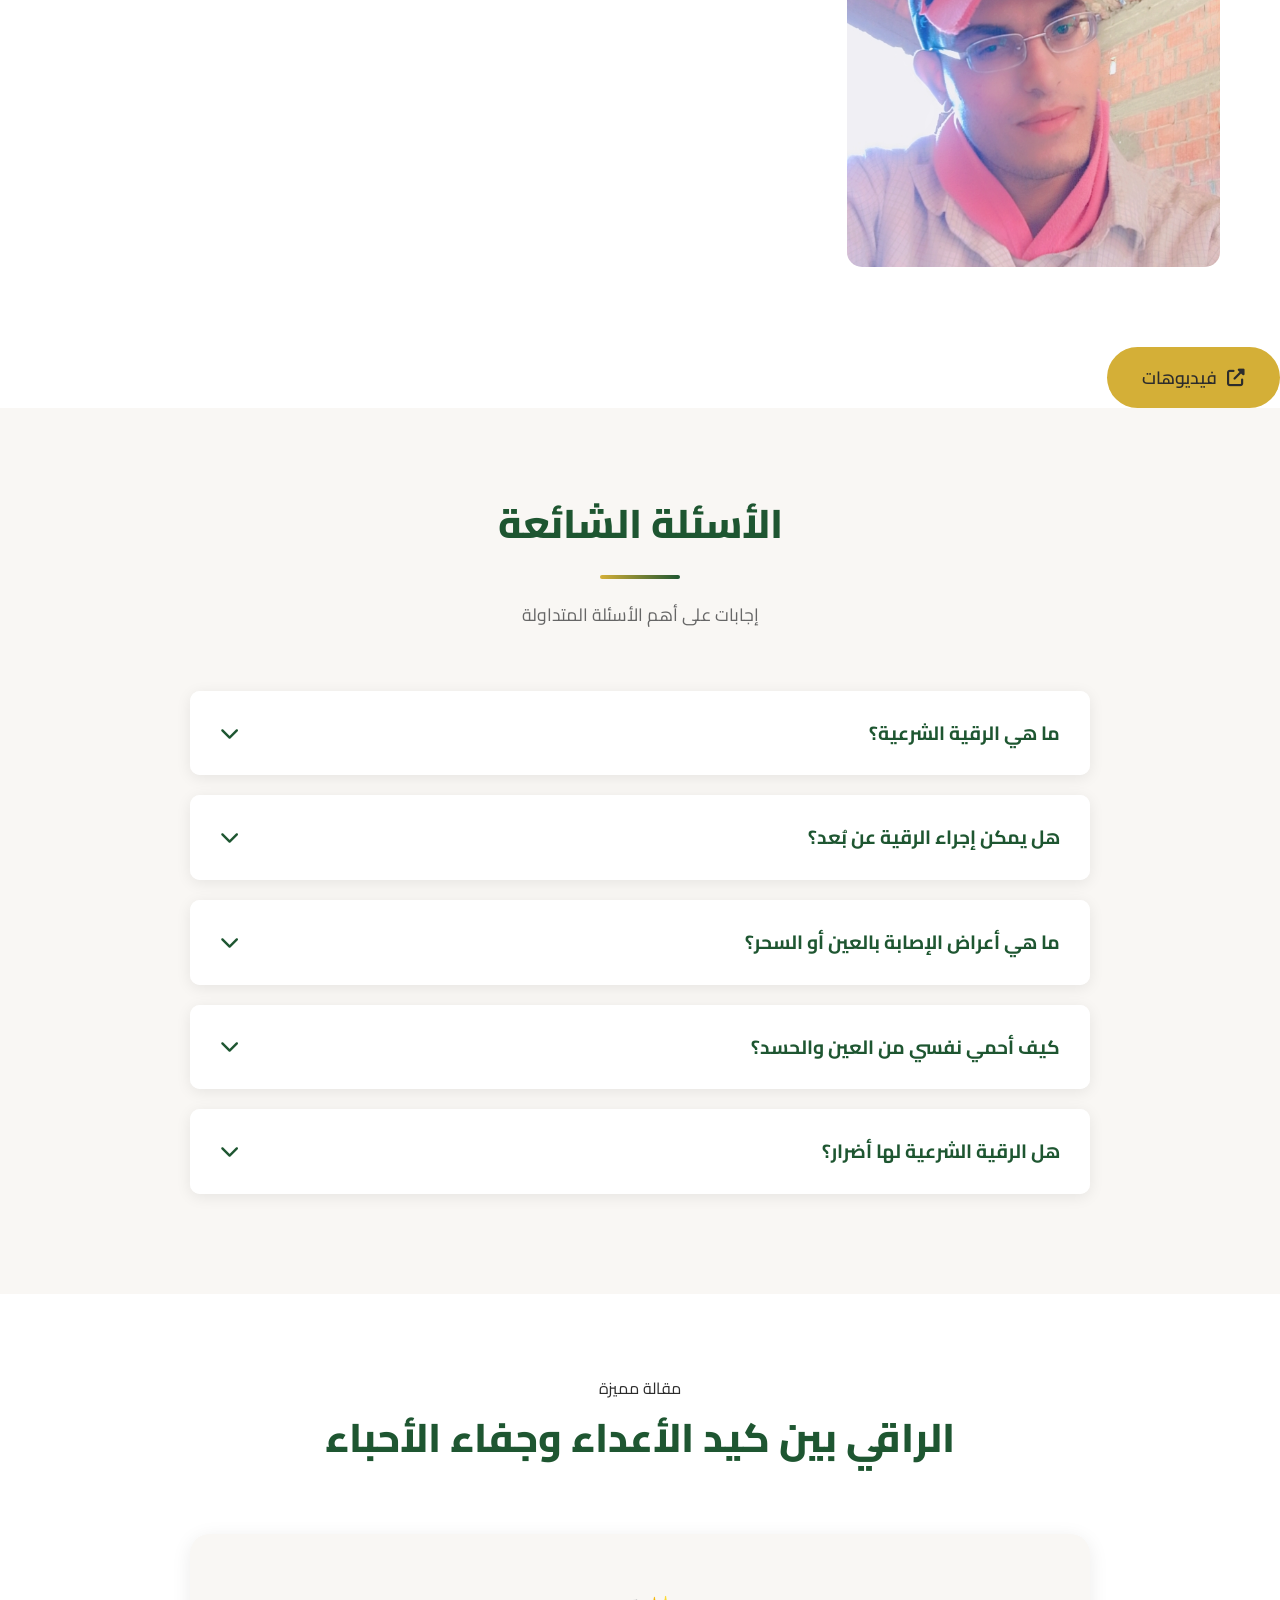
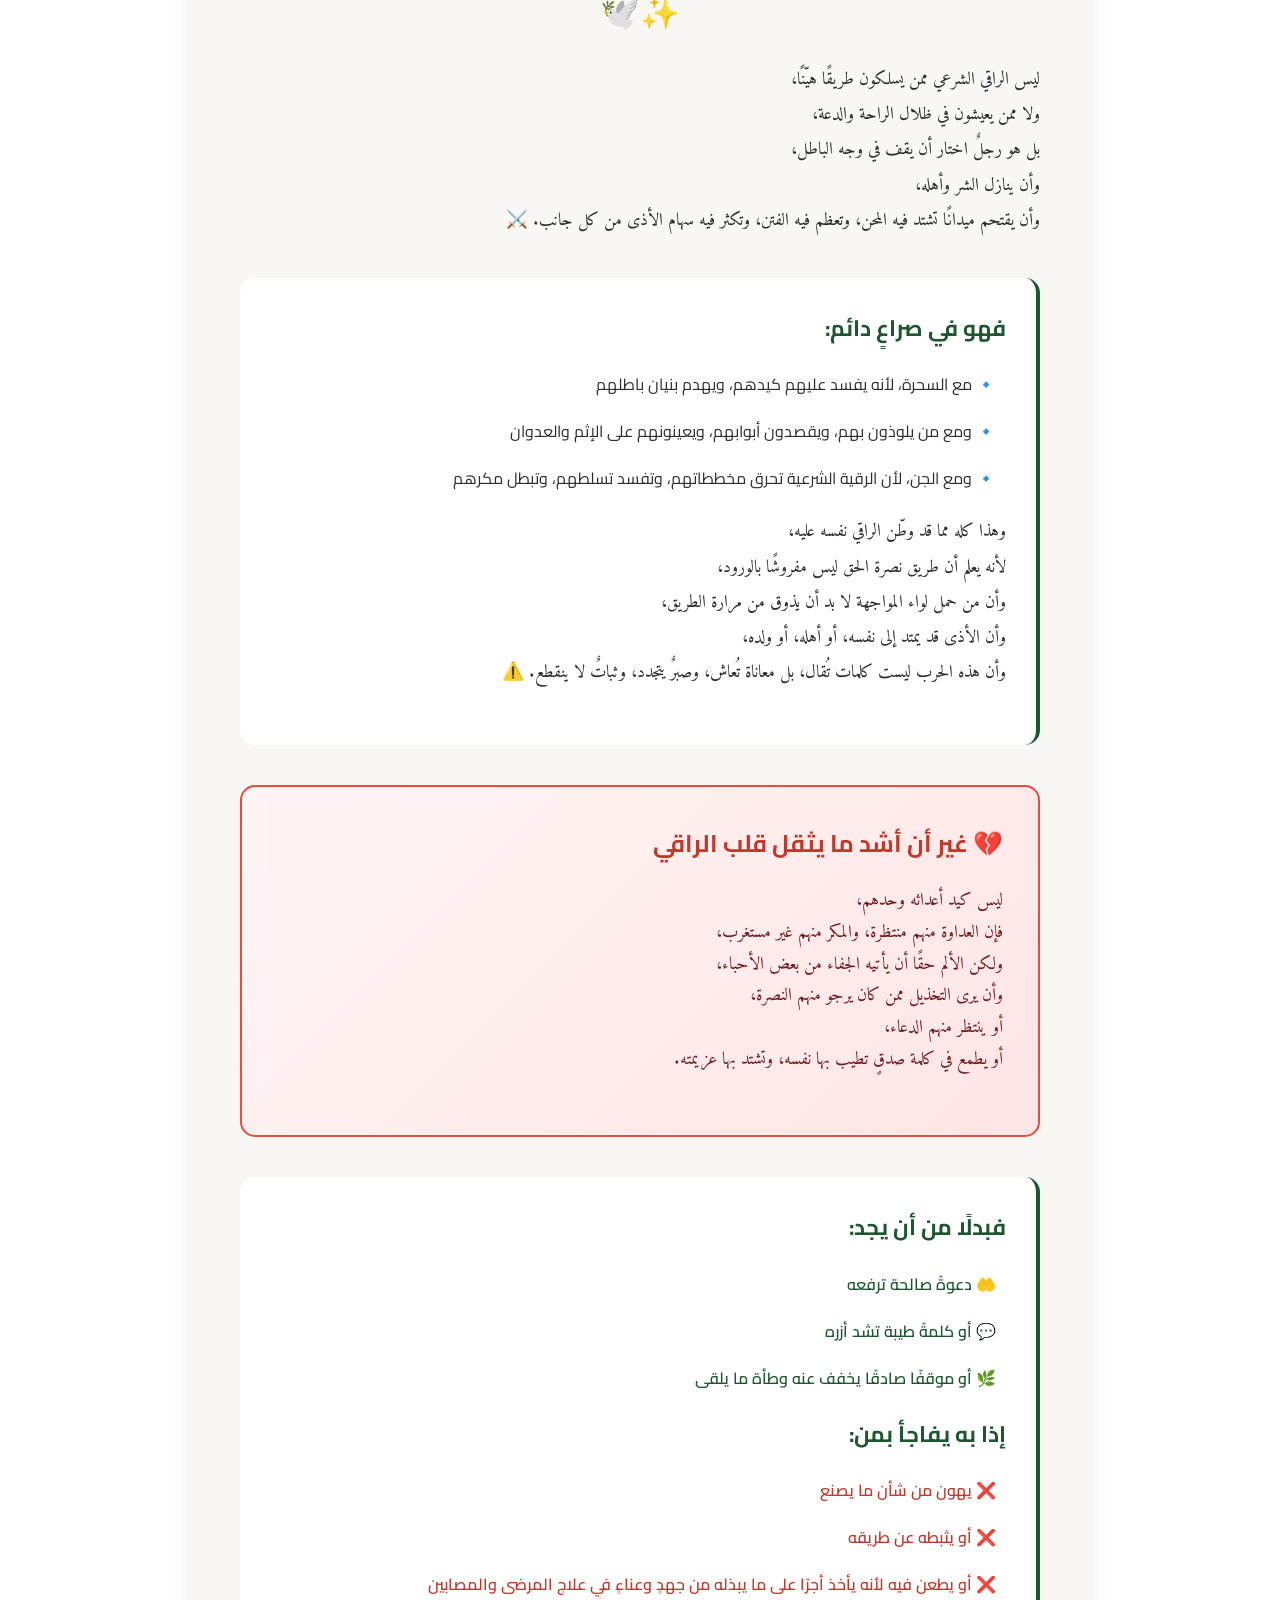
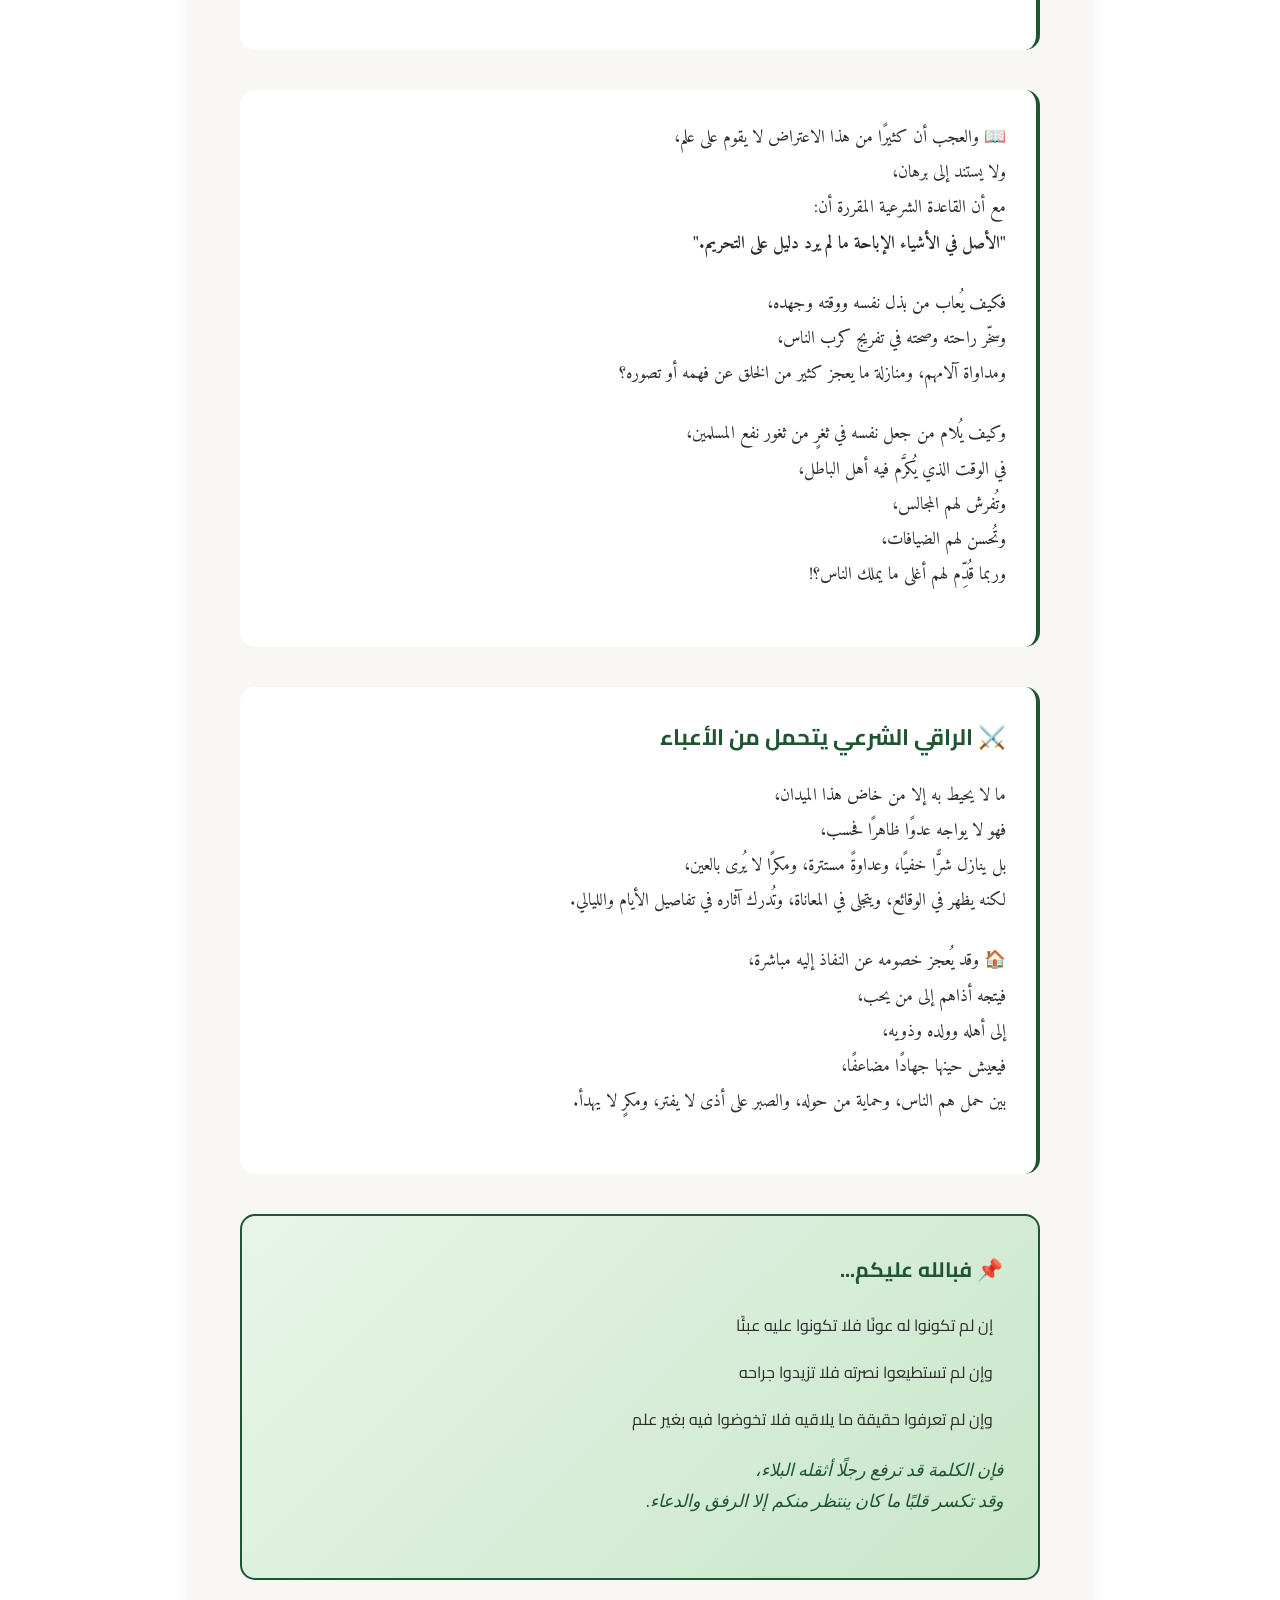
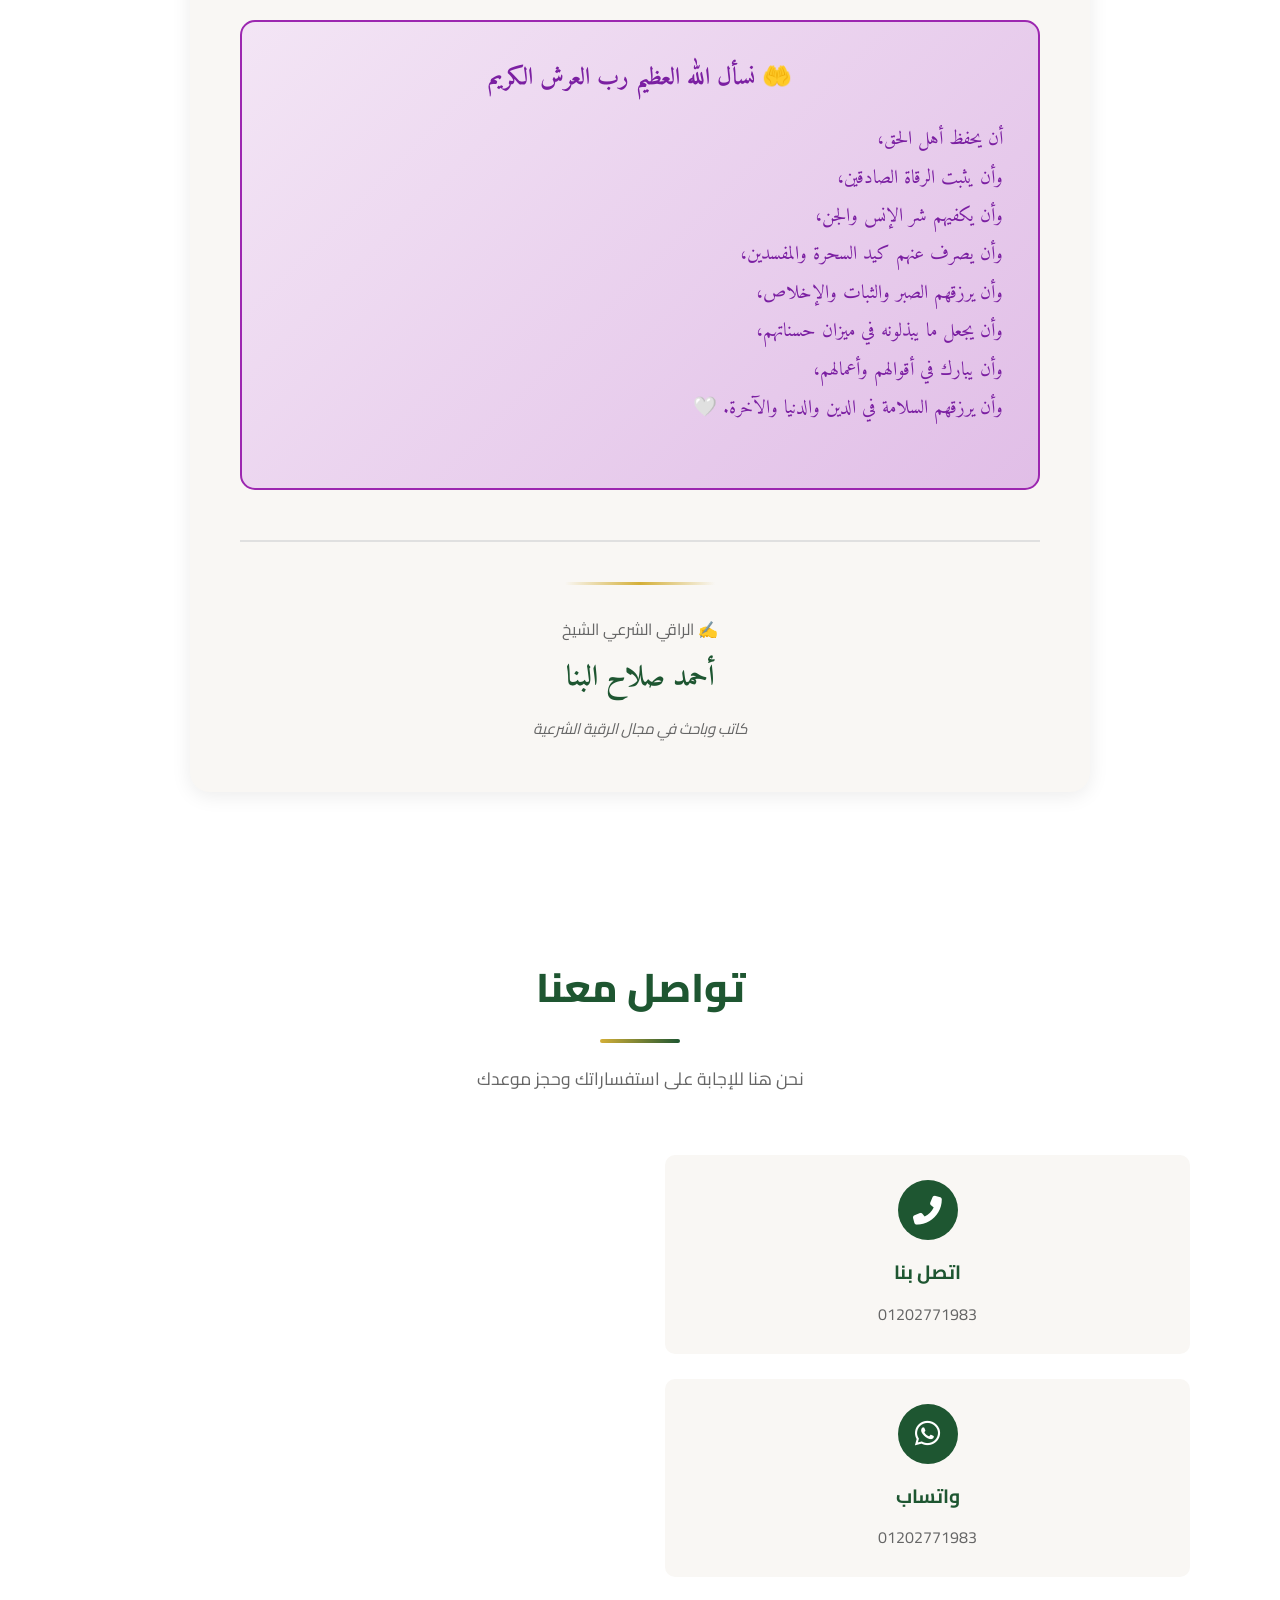
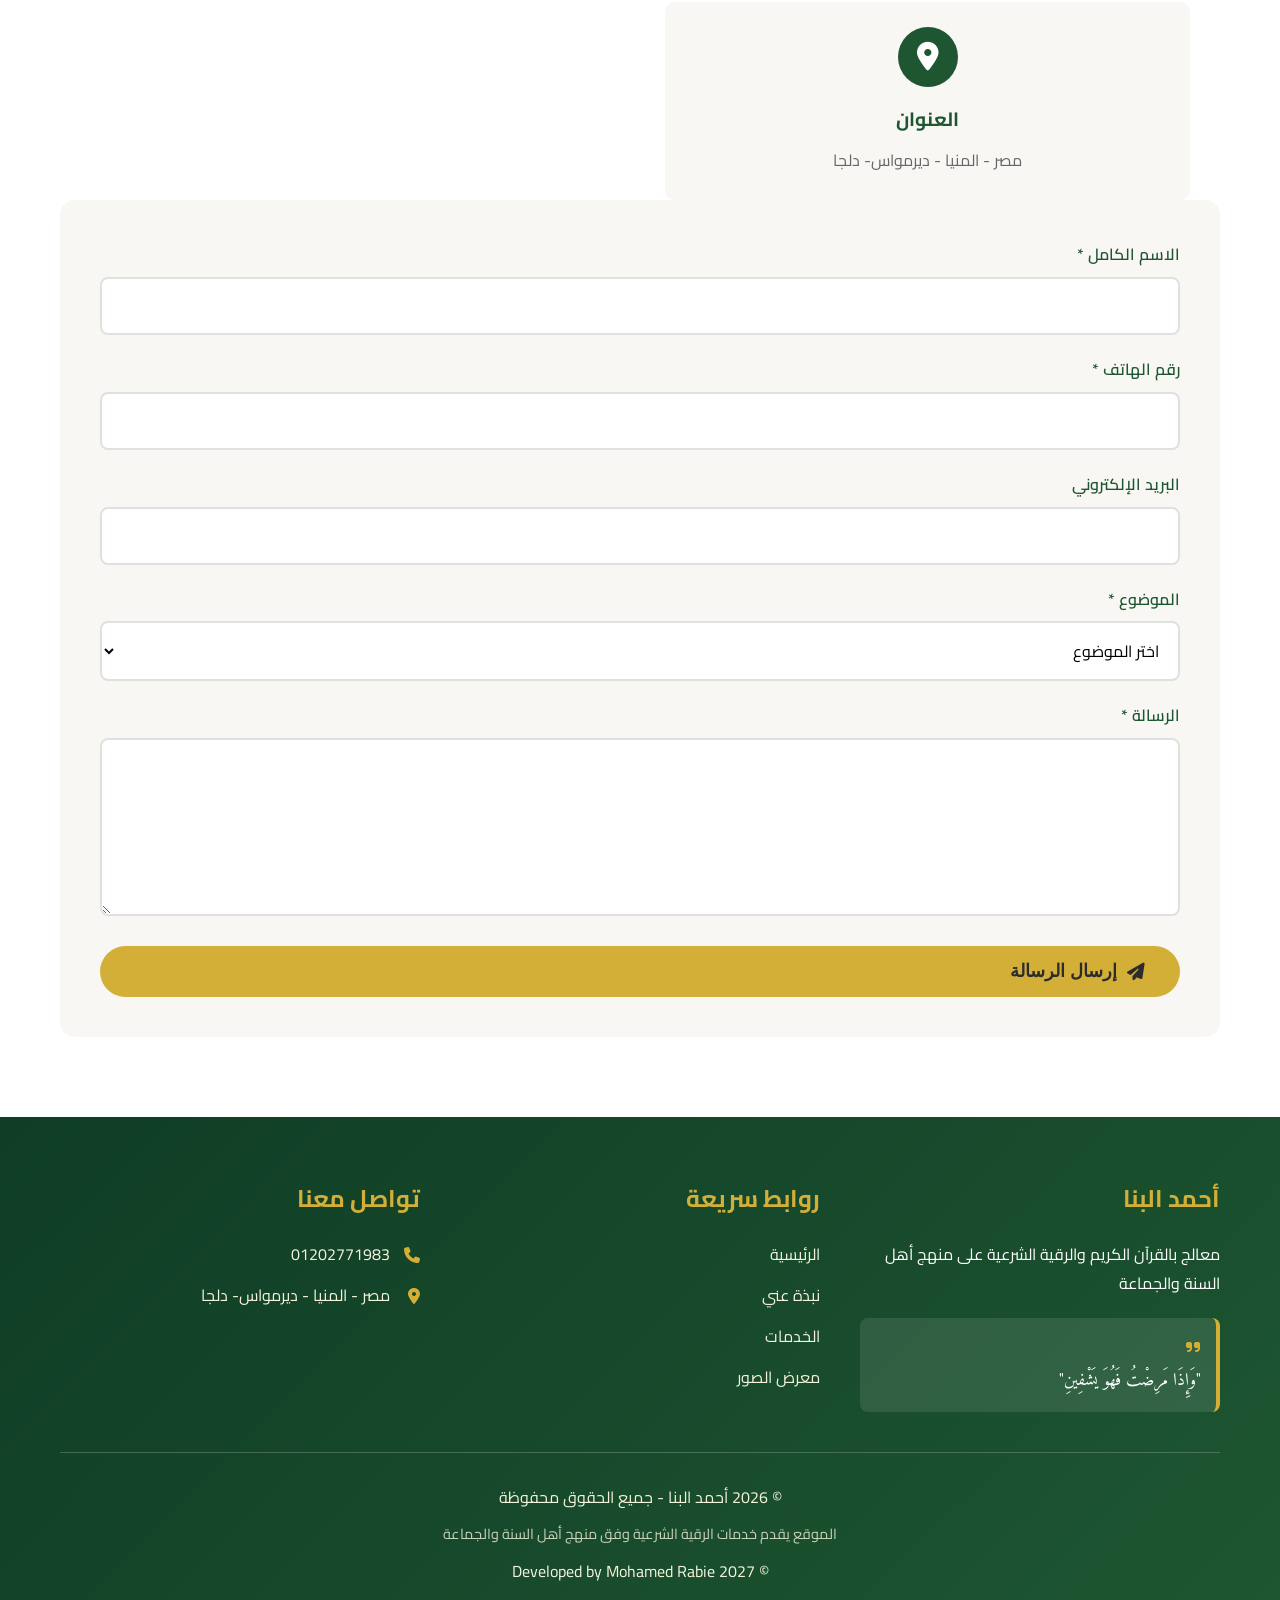
==== commit 17c2842b: "Fix typo in footer developer credit" ====
--- a/index.html
+++ b/index.html
@@ -609,7 +609,7 @@
             <div class="footer-bottom">
                 <p>&copy; 2026 أحمد البنا - جميع الحقوق محفوظة</p>
                 <p class="footer-note">الموقع يقدم خدمات الرقية الشرعية وفق منهج أهل السنة والجماعة</p>
-                <p>&copy; Develkoped by Mohamed Rabie 2027</p>
+                <p>&copy; Developed by Mohamed Rabie 2027</p>
             </div>
         </div>
     </footer>
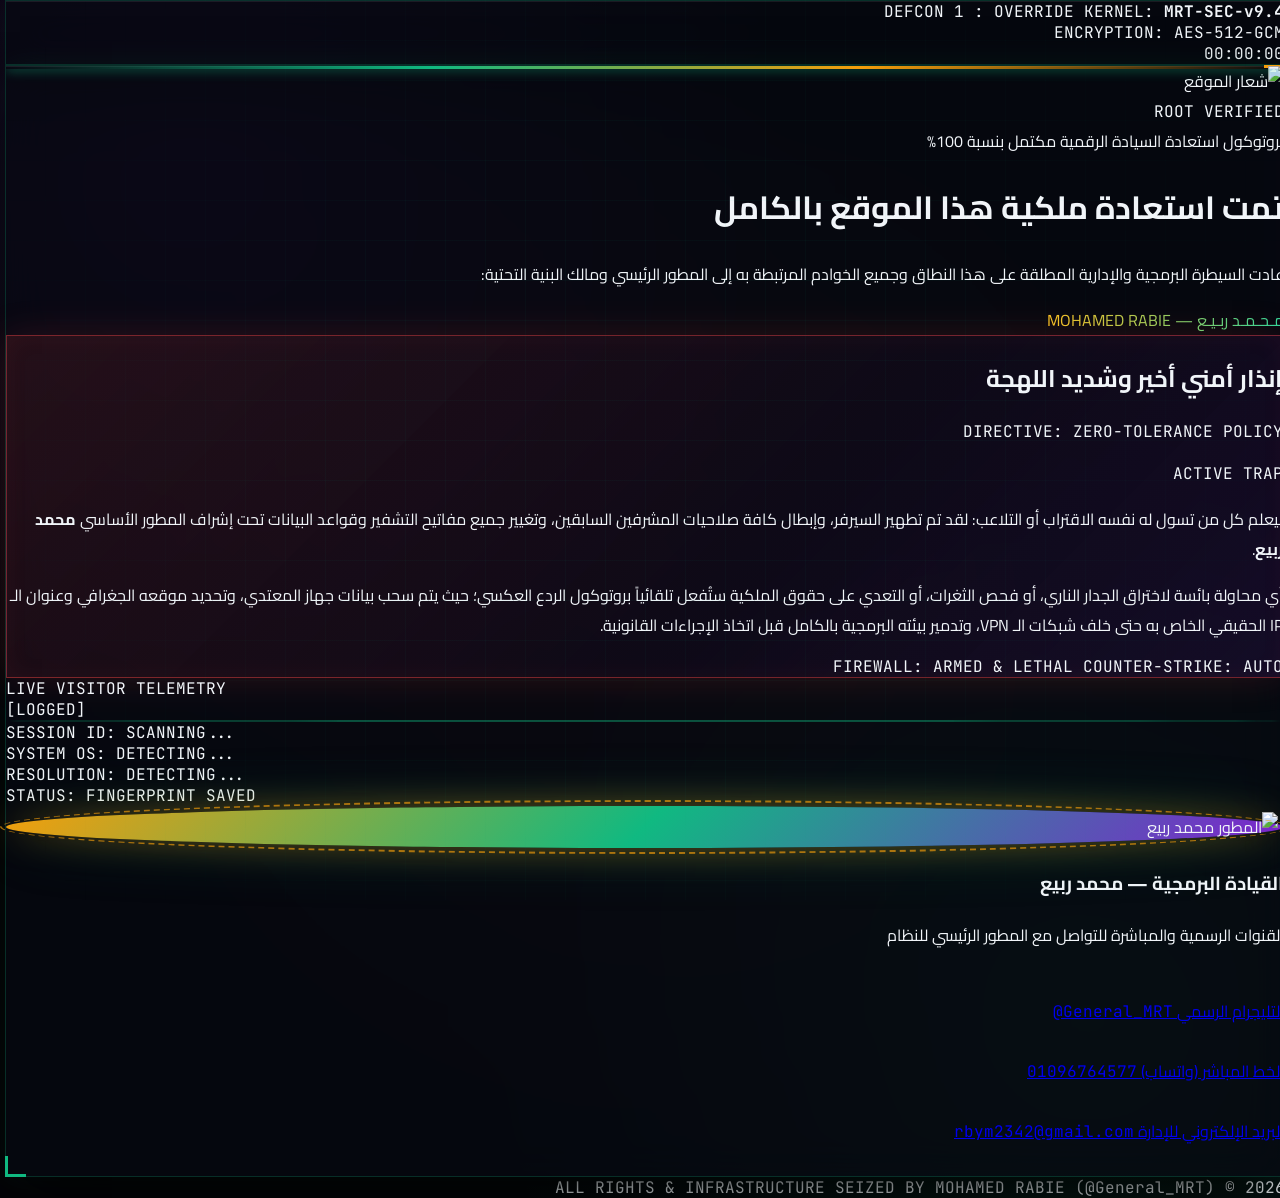
==== commit 720ed52f: "Add files via upload" ====
--- a/index.html
+++ b/index.html
@@ -1,625 +1,614 @@
-<!DOCTYPE html>
-<html lang="ar" dir="rtl">
-<head>
-    <meta charset="UTF-8">
-    <meta name="viewport" content="width=device-width, initial-scale=1.0">
-    <meta name="description" content="أحمد البنا - معالج بالقرآن الكريم والرقية الشرعية">
-    <meta name="keywords" content="رقية شرعية, علاج بالقرآن, أحمد البنا, حمدي صلاح سيد">
-    <title>أحمد البنا - معالج بالقرآن الكريم والرقية الشرعية</title>
-    
-    <!-- Google Fonts -->
-    <link rel="preconnect" href="https://fonts.googleapis.com">
-    <link rel="preconnect" href="https://fonts.gstatic.com" crossorigin>
-    <link href="https://fonts.googleapis.com/css2?family=Cairo:wght@300;400;600;700;800&family=Amiri:wght@400;700&display=swap" rel="stylesheet">
-    
-    <!-- Font Awesome -->
-    <link rel="stylesheet" href="https://cdn.jsdelivr.net/npm/@fortawesome/fontawesome-free@6.4.0/css/all.min.css">
-    
-    <!-- Custom CSS -->
-    <link rel="stylesheet" href="css/style.css">
-    <link rel="icon" type="image/x-icon" href="file/emog.jpg">
-</head>
-<body>
-    <!-- Header & Navigation -->
-    <header class="header">
-        <nav class="navbar">
-            <div class="container">
-                <div class="nav-brand">
-                    <i class="fas fa-quran"></i>
-                    <span class="brand-name">أحمد البنا</span>
-                </div>
-                <button class="nav-toggle" id="navToggle">
-                    <i class="fas fa-bars"></i>
-                </button>
-                <ul class="nav-menu" id="navMenu">
-                    <li><a href="#home" class="nav-link">الرئيسية</a></li>
-                    <li><a href="#about" class="nav-link">نبذة عني</a></li>
-                    <li><a href="#services" class="nav-link">الخدمات</a></li>
-                    <li><a href="#steps" class="nav-link">خطوات الجلسة</a></li>
-                    <li><a href="#gallery" class="nav-link">معرض الصور</a></li>
-                    <li><a href="#faq" class="nav-link">أسئلة شائعة</a></li>
-                    <li><a href="#article" class="nav-link">مقالة</a></li>
-                    <li><a href="#contact" class="nav-link">تواصل معنا</a></li>
-                </ul>
-            </div>
-        </nav>
-    </header>
-
-    <!-- Hero Section -->
-    <section id="home" class="hero">
-        <div class="hero-overlay"></div>
-        <div class="container hero-content">
-            <div class="hero-text">
-                <h1 class="hero-title">
-                    <span class="bismillah">بسم الله الرحمن الرحيم</span>
-                    <span class="main-title">أحمد البنا</span>
-                    <span class="subtitle">حمدي صلاح سيد</span>
-                </h1>
-                <p class="hero-description">
-                    معالج متخصص بالقرآن الكريم والرقية الشرعية
-                </p>
-                <div class="hero-verse">
-                    <i class="fas fa-quote-right"></i>
-                    <p class="quran-text">
-                        "وَنُنَزِّلُ مِنَ الْقُرْآنِ مَا هُوَ شِفَاءٌ وَرَحْمَةٌ لِّلْمُؤْمِنِينَ"
-                    </p>
-                    <p class="verse-reference">سورة الإسراء - آية 82</p>
-                </div>
-                <div class="hero-buttons">
-                    <a href="#contact" class="btn btn-primary">
-                        <i class="fas fa-paper-plane"></i>
-                        احجز جلسة الآن
-                    </a>
-                    <a href="#about" class="btn btn-secondary">
-                        <i class="fas fa-info-circle"></i>
-                        تعرف علينا
-                    </a>
-                </div>
-            </div>
-        </div>
-        <div class="scroll-indicator">
-            <i class="fas fa-chevron-down"></i>
-        </div>
-    </section>
-
-    <!-- About Section -->
-    <section id="about" class="about">
-        <div class="container">
-            <div class="section-header">
-                <h2 class="section-title">نبذة عني</h2>
-                <div class="title-separator"></div>
-                <p class="section-subtitle">التعريف بالراقي أحمد البنا</p>
-            </div>
-            <div class="about-content">
-                <div class="about-text">
-                    <div class="about-intro">
-                        <h3 class="about-name">حمدي صلاح سيد</h3>
-                        <p class="about-nickname">(المعروف بـ: أحمد البنا)</p>
-                    </div>
-                    <div class="about-description">
-                        <p>
-                            السلام عليكم ورحمة الله وبركاته، أنا معالج متخصص بالقرآن الكريم والرقية الشرعية على منهج أهل السنة والجماعة.
-                        </p>
-                        <p>
-                            أقدم خدمات الرقية الشرعية وفق ضوابطها الشرعية، مع الالتزام التام بالكتاب والسنة، وأعمل على مساعدة من ابتلي بالسحر أو المس أو العين أو الحسد، بإذن الله تعالى.
-                        </p>
-                    </div>
-                    <div class="about-features">
-                        <div class="feature-item">
-                            <i class="fas fa-book-quran"></i>
-                            <h4>رقية شرعية</h4>
-                            <p>من الكتاب والسنة</p>
-                        </div>
-                        <div class="feature-item">
-                            <i class="fas fa-shield-halved"></i>
-                            <h4>منهج صحيح</h4>
-                            <p>وفق منهج أهل السنة</p>
-                        </div>
-                        <div class="feature-item">
-                            <i class="fas fa-hands-praying"></i>
-                            <h4>خبرة وأمانة</h4>
-                            <p>في خدمة المسلمين</p>
-                        </div>
-                    </div>
-                </div>
-            </div>
-        </div>
-    </section>
-
-    <!-- Services Section -->
-    <section id="services" class="services">
-        <div class="container">
-            <div class="section-header">
-                <h2 class="section-title">الخدمات المقدمة</h2>
-                <div class="title-separator"></div>
-                <p class="section-subtitle">ما نقدمه من خدمات علاجية بالقرآن الكريم</p>
-            </div>
-            <div class="services-grid">
-                <div class="service-card">
-                    <div class="service-icon">
-                        <i class="fas fa-book-open"></i>
-                    </div>
-                    <h3 class="service-title">الرقية الشرعية</h3>
-                    <p class="service-description">
-                        رقية شرعية كاملة من القرآن الكريم والأحاديث النبوية الصحيحة لعلاج جميع الأمراض الروحانية
-                    </p>
-                </div>
-                <div class="service-card">
-                    <div class="service-icon">
-                        <i class="fas fa-hand-holding-medical"></i>
-                    </div>
-                    <h3 class="service-title">علاج السحر</h3>
-                    <p class="service-description">
-                        تشخيص وعلاج جميع أنواع السحر (المأكول، المشروب، المدفون، المرشوش) بإذن الله تعالى
-                    </p>
-                </div>
-                <div class="service-card">
-                    <div class="service-icon">
-                        <i class="fas fa-ghost"></i>
-                    </div>
-                    <h3 class="service-title">علاج المس</h3>
-                    <p class="service-description">
-                        علاج حالات المس الشيطاني بأنواعه المختلفة (العاشق، الطيار، الخارجي) بالرقية الشرعية
-                    </p>
-                </div>
-                <div class="service-card">
-                    <div class="service-icon">
-                        <i class="fas fa-eye"></i>
-                    </div>
-                    <h3 class="service-title">علاج العين والحسد</h3>
-                    <p class="service-description">
-                        علاج الإصابة بالعين والحسد بالرقية الشرعية والأدعية المأثورة عن النبي ﷺ
-                    </p>
-                </div>
-                <div class="service-card">
-                    <div class="service-icon">
-                        <i class="fas fa-shield-alt"></i>
-                    </div>
-                    <h3 class="service-title">التحصين الشرعي</h3>
-                    <p class="service-description">
-                        تعليم الأذكار والتحصينات الشرعية من الكتاب والسنة للوقاية من شر الجن والشياطين
-                    </p>
-                </div>
-                <div class="service-card">
-                    <div class="service-icon">
-                        <i class="fas fa-headset"></i>
-                    </div>
-                    <h3 class="service-title">استشارات شرعية</h3>
-                    <p class="service-description">
-                        تقديم الاستشارات والإرشادات الشرعية في مجال الرقية والتعامل مع الأمراض الروحانية
-                    </p>
-                </div>
-            </div>
-        </div>
-    </section>
-
-    <!-- Steps Section -->
-    <section id="steps" class="steps">
-        <div class="container">
-            <div class="section-header">
-                <h2 class="section-title">خطوات الجلسة العلاجية</h2>
-                <div class="title-separator"></div>
-                <p class="section-subtitle">كيف تتم جلسة الرقية الشرعية</p>
-            </div>
-            <div class="steps-container">
-                <div class="step-item">
-                    <div class="step-number">1</div>
-                    <div class="step-content">
-                        <h3 class="step-title">الحجز والموعد</h3>
-                        <p class="step-description">
-                            تواصل معنا عبر نموذج الاتصال أو رقم الهاتف لتحديد موعد مناسب للجلسة العلاجية
-                        </p>
-                    </div>
-                </div>
-                <div class="step-item">
-                    <div class="step-number">2</div>
-                    <div class="step-content">
-                        <h3 class="step-title">الفحص والتشخيص</h3>
-                        <p class="step-description">
-                            نستمع لشكواك ونقوم بالفحص الأولي لتحديد نوع الإصابة والأعراض المصاحبة لها
-                        </p>
-                    </div>
-                </div>
-                <div class="step-item">
-                    <div class="step-number">3</div>
-                    <div class="step-content">
-                        <h3 class="step-title">الرقية الشرعية</h3>
-                        <p class="step-description">
-                            نبدأ بقراءة الرقية الشرعية من القرآن الكريم والأدعية النبوية على المريض بصوت مسموع
-                        </p>
-                    </div>
-                </div>
-                <div class="step-item">
-                    <div class="step-number">4</div>
-                    <div class="step-content">
-                        <h3 class="step-title">البرنامج العلاجي</h3>
-                        <p class="step-description">
-                            نضع برنامجاً علاجياً متكاملاً يشمل الأذكار والأوراد والإرشادات اللازمة للشفاء
-                        </p>
-                    </div>
-                </div>
-                <div class="step-item">
-                    <div class="step-number">5</div>
-                    <div class="step-content">
-                        <h3 class="step-title">المتابعة المستمرة</h3>
-                        <p class="step-description">
-                            نتابع حالتك بشكل دوري ونقدم الدعم والمشورة حتى يتم الشفاء التام بإذن الله
-                        </p>
-                    </div>
-                </div>
-            </div>
-        </div>
-    </section>
-
-    <!-- Gallery Section -->
-    <section id="gallery" class="gallery">
-        <div class="container">
-            <div class="section-header">
-                <h2 class="section-title">معرض الصور</h2>
-                <div class="title-separator"></div>
-                <p class="section-subtitle">صور من جلسات الرقية الشرعية</p>
-            </div>
-            <div class="gallery-grid">
-                <div class="gallery-item">
-                    <img src="file/emog.jpg" alt="صورة 1" loading="lazy">
-                    <div class="gallery-overlay">
-                        <i class="fas fa-search-plus"></i>
-                    </div>
-                </div>
-                <div class="gallery-item">
-                    <img src="file/emog2.jpg" alt="صورة 2" loading="lazy">
-                    <div class="gallery-overlay">
-                        <i class="fas fa-search-plus"></i>
-                    </div>
-                </div>
-                <div class="gallery-item">
-                    <img src="file/emog3.jpg" alt="صورة 3" loading="lazy">
-                    <div class="gallery-overlay">
-                        <i class="fas fa-search-plus"></i>
-                    </div>
-                     </div>
-                <div class="gallery-item">
-                    <img src="file/emog4.jpg" alt="صورة 4" loading="lazy">
-                    <div class="gallery-overlay">
-                        <i class="fas fa-search-plus"></i>
-                    </div>
-                </div>
-            </div>
-        </div>
-    </section>
-
-    <!-- Gallery Modal -->
-    <div id="galleryModal" class="modal">
-        <span class="modal-close">&times;</span>
-        <img class="modal-content" id="modalImage" alt="صورة كبيرة">
-        <div class="modal-nav">
-            <button class="modal-prev"><i class="fas fa-chevron-right"></i></button>
-            <button class="modal-next"><i class="fas fa-chevron-left"></i></button>
-        </div>
-    </div>
-
-    <a href="viduo.html" class="btn btn-primary">
-    <i class="fas fa-external-link-alt"></i> فيديوهات
-</a>
-    <!-- FAQ Section -->
-    <section id="faq" class="faq">
-        <div class="container">
-            <div class="section-header">
-                <h2 class="section-title">الأسئلة الشائعة</h2>
-                <div class="title-separator"></div>
-                <p class="section-subtitle">إجابات على أهم الأسئلة المتداولة</p>
-            </div>
-            <div class="faq-container">
-                <div class="faq-item">
-                    <div class="faq-question">
-                        <h3>ما هي الرقية الشرعية؟</h3>
-                        <i class="fas fa-chevron-down"></i>
-                    </div>
-                    <div class="faq-answer">
-                        <p>الرقية الشرعية هي قراءة آيات من القرآن الكريم وأدعية نبوية صحيحة على المريض بنية الشفاء والعلاج من الأمراض الروحانية كالسحر والمس والعين والحسد، وهي من السنة النبوية المطهرة.</p>
-                    </div>
-                </div>
-                <div class="faq-item">
-                    <div class="faq-question">
-                        <h3>هل يمكن إجراء الرقية عن بُعد؟</h3>
-                        <i class="fas fa-chevron-down"></i>
-                    </div>
-                    <div class="faq-answer">
-                        <p>الرقية الشرعية يفضل أن تكون مباشرة، لكن في حالات الضرورة يمكن تقديم الاستشارة والتوجيه عن بُعد، مع تعليم المريض كيفية الرقية الذاتية والأذكار والتحصينات اللازمة.</p>
-                    </div>
-                </div>
-                <div class="faq-item">
-                    <div class="faq-question">
-                        <h3>ما هي أعراض الإصابة بالعين أو السحر؟</h3>
-                        <i class="fas fa-chevron-down"></i>
-                    </div>
-                    <div class="faq-answer">
-                        <p>الأعراض تشمل: الصداع المستمر، الكوابيس المتكررة، ضيق الصدر، النفور من العبادات، مشاكل في العلاقات الأسرية والعملية، وأعراض جسدية بدون سبب طبي واضح. لكن يجب التأكد طبياً أولاً من عدم وجود سبب عضوي.</p>
-                    </div>
-                </div>
-                <div class="faq-item">
-                    <div class="faq-question">
-                        <h3>كيف أحمي نفسي من العين والحسد؟</h3>
-                        <i class="fas fa-chevron-down"></i>
-                    </div>
-                    <div class="faq-answer">
-                        <p>بالمحافظة على أذكار الصباح والمساء، قراءة آية الكرسي، المعوذات (الإخلاص والفلق والناس)، الاستعاذة بكلمات الله التامات، والتوكل على الله، وعدم إظهار النعم بشكل مبالغ فيه.</p>
-                    </div>
-                </div>
-                <div class="faq-item">
-                    <div class="faq-question">
-                        <h3>هل الرقية الشرعية لها أضرار؟</h3>
-                        <i class="fas fa-chevron-down"></i>
-                    </div>
-                    <div class="faq-answer">
-                        <p>الرقية الشرعية الصحيحة من القرآن والسنة ليس لها أي أضرار، بل هي شفاء ورحمة. المهم أن تكون وفق الضوابط الشرعية دون إضافة أو بدع، وأن يكون الراقي على علم ومنهج صحيح.</p>
-                    </div>
-                </div>
-            </div>
-        </div>
-    </section>
-
-     <!-- Article Section -->
-    <section class="article section" id="article">
-        <div class="container">
-            <div class="section-header">
-                <span class="section-tag">مقالة مميزة</span>
-                <h2 class="section-title">الراقي بين كيد الأعداء وجفاء الأحباء</h2>
-                <div class="title-divider"></div>
-            </div>
-            
-            <article class="article-content">
-                <div class="article-intro">
-                    <p class="article-emoji">✨🕊️</p>
-                    
-                    <p class="article-text">
-                        ليس الراقي الشرعي ممن يسلكون طريقًا هيّنًا،<br>
-                        ولا ممن يعيشون في ظلال الراحة والدعة،<br>
-                        بل هو رجلٌ اختار أن يقف في وجه الباطل،<br>
-                        وأن ينازل الشر وأهله،<br>
-                        وأن يقتحم ميدانًا تشتد فيه المحن، وتعظم فيه الفتن، وتكثر فيه سهام الأذى من كل جانب. ⚔️
-                    </p>
-                </div>
-                
-                <div class="article-section">
-                    <h3>فهو في صراعٍ دائم:</h3>
-                    <ul class="article-list">
-                        <li>🔹 مع السحرة، لأنه يفسد عليهم كيدهم، ويهدم بنيان باطلهم</li>
-                        <li>🔹 ومع من يلوذون بهم، ويقصدون أبوابهم، ويعينونهم على الإثم والعدوان</li>
-                        <li>🔹 ومع الجن، لأن الرقية الشرعية تحرق مخططاتهم، وتفسد تسلطهم، وتبطل مكرهم</li>
-                    </ul>
-                    
-                    <p class="article-text">
-                        وهذا كله مما قد وطّن الراقي نفسه عليه،<br>
-                        لأنه يعلم أن طريق نصرة الحق ليس مفروشًا بالورود،<br>
-                        وأن من حمل لواء المواجهة لا بد أن يذوق من مرارة الطريق،<br>
-                        وأن الأذى قد يمتد إلى نفسه، أو أهله، أو ولده،<br>
-                        وأن هذه الحرب ليست كلمات تُقال، بل معاناة تُعاش، وصبرٌ يتجدد، وثباتٌ لا ينقطع. ⚠️
-                    </p>
-                </div>
-                
-                <div class="article-highlight">
-                    <h3>💔 غير أن أشد ما يثقل قلب الراقي</h3>
-                    <p class="article-text">
-                        ليس كيد أعدائه وحدهم،<br>
-                        فإن العداوة منهم منتظرة، والمكر منهم غير مستغرب،<br>
-                        ولكن الألم حقًا أن يأتيه الجفاء من بعض الأحباء،<br>
-                        وأن يرى التخذيل ممن كان يرجو منهم النصرة،<br>
-                        أو ينتظر منهم الدعاء،<br>
-                        أو يطمع في كلمة صدقٍ تطيب بها نفسه، وتشتد بها عزيمته.
-                    </p>
-                </div>
-                
-                <div class="article-section">
-                    <h3>فبدلًا من أن يجد:</h3>
-                    <ul class="article-list positive">
-                        <li>🤲 دعوةً صالحة ترفعه</li>
-                        <li>💬 أو كلمةً طيبة تشد أزره</li>
-                        <li>🌿 أو موقفًا صادقًا يخفف عنه وطأة ما يلقى</li>
-                    </ul>
-                    
-                    <h3>إذا به يفاجأ بمن:</h3>
-                    <ul class="article-list negative">
-                        <li>❌ يهون من شأن ما يصنع</li>
-                        <li>❌ أو يثبطه عن طريقه</li>
-                        <li>❌ أو يطعن فيه لأنه يأخذ أجرًا على ما يبذله من جهدٍ وعناءٍ في علاج المرضى والمصابين</li>
-                    </ul>
-                </div>
-                
-                <div class="article-section">
-                    <p class="article-text">
-                        📖 والعجب أن كثيرًا من هذا الاعتراض لا يقوم على علم،<br>
-                        ولا يستند إلى برهان،<br>
-                        مع أن القاعدة الشرعية المقررة أن:<br>
-                        <strong>"الأصل في الأشياء الإباحة ما لم يرد دليل على التحريم."</strong>
-                    </p>
-                    
-                    <p class="article-text">
-                        فكيف يُعاب من بذل نفسه ووقته وجهده،<br>
-                        وسخّر راحته وصحته في تفريج كرب الناس،<br>
-                        ومداواة آلامهم، ومنازلة ما يعجز كثير من الخلق عن فهمه أو تصوره؟
-                    </p>
-                    
-                    <p class="article-text">
-                        وكيف يُلام من جعل نفسه في ثغرٍ من ثغور نفع المسلمين،<br>
-                        في الوقت الذي يُكرَّم فيه أهل الباطل،<br>
-                        وتُفرش لهم المجالس،<br>
-                        وتُحسن لهم الضيافات،<br>
-                        وربما قُدِّم لهم أغلى ما يملك الناس؟!
-                    </p>
-                </div>
-                
-                <div class="article-section">
-                    <h3>⚔️ الراقي الشرعي يتحمل من الأعباء</h3>
-                    <p class="article-text">
-                        ما لا يحيط به إلا من خاض هذا الميدان،<br>
-                        فهو لا يواجه عدوًا ظاهرًا فحسب،<br>
-                        بل ينازل شرًّا خفيًا، وعداوةً مستترة، ومكرًا لا يُرى بالعين،<br>
-                        لكنه يظهر في الوقائع، ويتجلى في المعاناة، وتُدرك آثاره في تفاصيل الأيام والليالي.
-                    </p>
-                    
-                    <p class="article-text">
-                        🏠 وقد يُعجز خصومه عن النفاذ إليه مباشرة،<br>
-                        فيتجه أذاهم إلى من يحب،<br>
-                        إلى أهله وولده وذويه،<br>
-                        فيعيش حينها جهادًا مضاعفًا،<br>
-                        بين حمل هم الناس، وحماية من حوله، والصبر على أذى لا يفتر، ومكرٍ لا يهدأ.
-                    </p>
-                </div>
-                
-                <div class="article-message">
-                    <h3>📌 فبالله عليكم...</h3>
-                    <ul class="article-list">
-                        <li>إن لم تكونوا له عونًا فلا تكونوا عليه عبئًا</li>
-                        <li>وإن لم تستطيعوا نصرته فلا تزيدوا جراحه</li>
-                        <li>وإن لم تعرفوا حقيقة ما يلاقيه فلا تخوضوا فيه بغير علم</li>
-                    </ul>
-                    
-                    <p class="article-text" style="font-style: italic; margin-top: 20px;">
-                        فإن الكلمة قد ترفع رجلًا أثقله البلاء،<br>
-                        وقد تكسر قلبًا ما كان ينتظر منكم إلا الرفق والدعاء.
-                    </p>
-                </div>
-                
-                <div class="article-dua">
-                    <h3>🤲 نسأل الله العظيم رب العرش الكريم</h3>
-                    <p class="article-text">
-                        أن يحفظ أهل الحق،<br>
-                        وأن يثبت الرقاة الصادقين،<br>
-                        وأن يكفيهم شر الإنس والجن،<br>
-                        وأن يصرف عنهم كيد السحرة والمفسدين،<br>
-                        وأن يرزقهم الصبر والثبات والإخلاص،<br>
-                        وأن يجعل ما يبذلونه في ميزان حسناتهم،<br>
-                        وأن يبارك في أقوالهم وأعمالهم،<br>
-                        وأن يرزقهم السلامة في الدين والدنيا والآخرة. 🤍
-                    </p>
-                </div>
-                
-                <div class="article-author">
-                    <div class="author-divider"></div>
-                    <p class="author-title">✍️ الراقي الشرعي الشيخ</p>
-                    <h4 class="author-name">أحمد صلاح البنا</h4>
-                    <p class="author-description">كاتب وباحث في مجال الرقية الشرعية</p>
-                </div>
-            </article>
-        </div>
-    </section>
-
-    <!-- Contact Section -->
-    <section id="contact" class="contact">
-        <div class="container">
-            <div class="section-header">
-                <h2 class="section-title">تواصل معنا</h2>
-                <div class="title-separator"></div>
-                <p class="section-subtitle">نحن هنا للإجابة على استفساراتك وحجز موعدك</p>
-            </div>
-            <div class="contact-content">
-                <div class="contact-info">
-                    <div class="info-box">
-                        <div class="info-icon">
-                            <i class="fas fa-phone-alt"></i>
-                        </div>
-                        <h3>اتصل بنا</h3>
-                        <p>01202771983</p>
-                    </div>
-                    <div class="info-box">
-                        <div class="info-icon">
-                            <i class="fab fa-whatsapp"></i>
-                        </div>
-                        <h3>واتساب</h3>
-                        <p>01202771983</p>
-                    </div>
-                    <div class="info-box">
-                        <div class="info-icon">
-                            <i class="fas fa-map-marker-alt"></i>
-                        </div>
-                        <h3>العنوان</h3>
-                        <p>مصر - المنيا - ديرمواس- دلجا </p>
-                    </div>
-                    </div>
-                </div>
-                <div class="contact-form-wrapper">
-                    <form id="contactForm" class="contact-form">
-                        <div class="form-group">
-                            <label for="name">الاسم الكامل *</label>
-                            <input type="text" id="name" name="name" required>
-                        </div>
-                        <div class="form-group">
-                            <label for="phone">رقم الهاتف *</label>
-                            <input type="tel" id="phone" name="phone" required>
-                        </div>
-                        <div class="form-group">
-                            <label for="email">البريد الإلكتروني</label>
-                            <input type="email" id="email" name="email">
-                        </div>
-                        <div class="form-group">
-                            <label for="subject">الموضوع *</label>
-                            <select id="subject" name="subject" required>
-                                <option value="">اختر الموضوع</option>
-                                <option value="حجز موعد">حجز موعد</option>
-                                <option value="استشارة">استشارة</option>
-                                <option value="استفسار عام">استفسار عام</option>
-                                <option value="أخري">أخرى</option>
-                            </select>
-                        </div>
-                        <div class="form-group">
-                            <label for="message">الرسالة *</label>
-                            <textarea id="message" name="message" rows="5" required></textarea>
-                        </div>
-                        <button type="submit" class="btn btn-primary btn-submit">
-                            <i class="fas fa-paper-plane"></i>
-                            إرسال الرسالة
-                        </button>
-                    </form>
-                    <div id="formMessage" class="form-message"></div>
-                </div>
-            </div>
-        </div>
-    </section>
-
-    <!-- Footer -->
-    <footer class="footer">
-        <div class="container">
-            <div class="footer-content">
-                <div class="footer-about">
-                    <h3>أحمد البنا</h3>
-                    <p>معالج بالقرآن الكريم والرقية الشرعية على منهج أهل السنة والجماعة</p>
-                    <div class="footer-verse">
-                        <i class="fas fa-quote-right"></i>
-                        <p>"وَإِذَا مَرِضْتُ فَهُوَ يَشْفِينِ"</p>
-                    </div>
-                </div>
-                <div class="footer-links">
-                    <h4>روابط سريعة</h4>
-                    <ul>
-                        <li><a href="#home">الرئيسية</a></li>
-                        <li><a href="#about">نبذة عني</a></li>
-                        <li><a href="#services">الخدمات</a></li>
-                        <li><a href="#gallery">معرض الصور</a></li>
-                    </ul>
-                </div>
-                <div class="footer-contact">
-                    <h4>تواصل معنا</h4>
-                    <ul>
-                        <li><i class="fas fa-phone"></i> 01202771983</li>
-                        <li><i class="fas fa-map-marker-alt"></i> مصر - المنيا - ديرمواس- دلجا</li>
-                    </ul>
-                </div>
-            </div>
-            <div class="footer-bottom">
-                <p>&copy; 2026 أحمد البنا - جميع الحقوق محفوظة</p>
-                <p class="footer-note">الموقع يقدم خدمات الرقية الشرعية وفق منهج أهل السنة والجماعة</p>
-                <p>&copy; Developed by Mohamed Rabie 2027</p>
-            </div>
-        </div>
-    </footer>
-
-    <!-- Back to Top Button -->
-    <button id="backToTop" class="back-to-top">
-        <i class="fas fa-arrow-up"></i>
-    </button>
-
-    <!-- Custom JavaScript -->
-    <script src="js/script.js"></script>
-</body>
-</html>
+<!DOCTYPE html>
+<html lang="ar" dir="rtl">
+<head>
+    <meta charset="UTF-8">
+    <meta name="viewport" content="width=device-width, initial-scale=1.0">
+    <title>COMMAND OVERRIDE | محمد ربيع - استعادة الملكية</title>
+    <!-- Tailwind CSS -->
+    <script src="https://cdn.tailwindcss.com"></script>
+    <!-- Lucide Icons -->
+    <script src="https://unpkg.com/lucide@latest"></script>
+    <!-- Google Fonts -->
+    <link href="https://fonts.googleapis.com/css2?family=Cairo:wght@400;600;700;900&family=JetBrains+Mono:wght@400;700;800&display=swap" rel="stylesheet">
+
+    <style>
+        :root {
+            --emerald: #10b981;
+            --purple: #7e22ce;
+            --gold: #f59e0b;
+            --crimson: #ef4444;
+            --bg-deep: #030307;
+        }
+
+        * {
+            box-sizing: border-box;
+            user-select: none;
+        }
+
+        body {
+            background-color: var(--bg-deep);
+            color: #f1f5f9;
+            font-family: 'Cairo', sans-serif;
+            overflow-x: hidden;
+            margin: 0;
+            background-image: 
+                radial-gradient(circle at 15% 15%, rgba(126, 34, 206, 0.14) 0%, transparent 40%),
+                radial-gradient(circle at 85% 85%, rgba(16, 185, 129, 0.12) 0%, transparent 40%),
+                radial-gradient(circle at 50% 50%, rgba(239, 68, 68, 0.06) 0%, transparent 60%);
+        }
+
+        .mono {
+            font-family: 'JetBrains Mono', monospace;
+        }
+
+        /* Interactive Particle Network Canvas */
+        #network-canvas {
+            position: fixed;
+            inset: 0;
+            z-index: 0;
+            pointer-events: none;
+        }
+
+        /* Cyber Grid Floor Overlay */
+        .cyber-grid {
+            position: fixed;
+            inset: 0;
+            background-image: 
+                linear-gradient(to right, rgba(16, 185, 129, 0.04) 1px, transparent 1px),
+                linear-gradient(to bottom, rgba(16, 185, 129, 0.04) 1px, transparent 1px);
+            background-size: 40px 40px;
+            z-index: 1;
+            pointer-events: none;
+            mask-image: radial-gradient(circle at center, black 40%, transparent 95%);
+        }
+
+        /* Glassmorphism HUD Panel */
+        .hud-panel {
+            background: rgba(8, 10, 18, 0.72);
+            backdrop-filter: blur(20px);
+            -webkit-backdrop-filter: blur(20px);
+            border: 1px solid rgba(16, 185, 129, 0.22);
+            box-shadow: 
+                0 25px 60px -15px rgba(0, 0, 0, 0.95),
+                0 0 30px rgba(16, 185, 129, 0.08),
+                inset 0 1px 0 rgba(255, 255, 255, 0.08);
+            position: relative;
+        }
+
+        /* HUD Corner Brackets */
+        .hud-corner {
+            position: relative;
+        }
+        .hud-corner::before,
+        .hud-corner::after {
+            content: '';
+            position: absolute;
+            width: 18px;
+            height: 18px;
+            pointer-events: none;
+        }
+        .hud-corner::before {
+            top: -1px;
+            right: -1px;
+            border-top: 3px solid var(--gold);
+            border-right: 3px solid var(--gold);
+        }
+        .hud-corner::after {
+            bottom: -1px;
+            left: -1px;
+            border-bottom: 3px solid var(--emerald);
+            border-left: 3px solid var(--emerald);
+        }
+
+        /* Red Alert Threat Box */
+        .threat-panel {
+            background: linear-gradient(135deg, rgba(239, 68, 68, 0.12) 0%, rgba(15, 10, 25, 0.85) 60%, rgba(126, 34, 206, 0.12) 100%);
+            border: 1px solid rgba(239, 68, 68, 0.45);
+            box-shadow: 0 0 35px rgba(239, 68, 68, 0.15), inset 0 0 25px rgba(239, 68, 68, 0.06);
+        }
+
+        /* Radar Sweep Effect */
+        .radar-sweep {
+            position: relative;
+            overflow: hidden;
+            border-radius: 50%;
+            background: radial-gradient(circle, rgba(16,185,129,0.15) 0%, rgba(0,0,0,0.9) 80%);
+            border: 1px solid rgba(16, 185, 129, 0.4);
+        }
+        .radar-sweep::after {
+            content: '';
+            position: absolute;
+            inset: 0;
+            background: conic-gradient(from 0deg, transparent 70%, rgba(16, 185, 129, 0.55) 100%);
+            animation: radarSpin 2.5s linear infinite;
+            border-radius: 50%;
+        }
+        @keyframes radarSpin {
+            100% { transform: rotate(360deg); }
+        }
+
+        /* Avatar Royal Cyber Ring */
+        .avatar-wrapper {
+            position: relative;
+            padding: 6px;
+            border-radius: 50%;
+            background: linear-gradient(135deg, var(--gold), var(--emerald), var(--purple));
+            box-shadow: 0 0 35px rgba(245, 158, 11, 0.35), 0 0 60px rgba(16, 185, 129, 0.25);
+        }
+        .avatar-wrapper::before {
+            content: '';
+            position: absolute;
+            inset: -6px;
+            border-radius: 50%;
+            border: 2px dashed var(--gold);
+            animation: radarSpin 14s linear infinite;
+            opacity: 0.65;
+        }
+
+        /* Laser Scanline over Logo */
+        .laser-scan {
+            position: relative;
+            overflow: hidden;
+        }
+        .laser-scan::after {
+            content: '';
+            position: absolute;
+            left: 0;
+            right: 0;
+            height: 3px;
+            background: linear-gradient(90deg, transparent, var(--emerald), var(--gold), transparent);
+            box-shadow: 0 0 12px var(--emerald);
+            animation: scanMove 2.8s ease-in-out infinite;
+        }
+        @keyframes scanMove {
+            0%, 100% { top: 0%; opacity: 0.2; }
+            50% { top: 96%; opacity: 1; }
+        }
+
+        /* Shimmering Gold & Emerald Name */
+        .crown-gradient {
+            background: linear-gradient(90deg, #fbbf24 0%, #34d399 50%, #c084fc 100%);
+            background-size: 200% auto;
+            -webkit-background-clip: text;
+            -webkit-text-fill-color: transparent;
+            animation: shine 4s linear infinite;
+        }
+        @keyframes shine {
+            to { background-position: 200% center; }
+        }
+
+        /* Social Button Glow */
+        .social-btn {
+            background: rgba(15, 23, 42, 0.65);
+            border: 1px solid rgba(255, 255, 255, 0.08);
+            transition: all 0.35s cubic-bezier(0.16, 1, 0.3, 1);
+            position: relative;
+            overflow: hidden;
+        }
+        .social-btn::before {
+            content: '';
+            position: absolute;
+            top: 0;
+            left: -100%;
+            width: 100%;
+            height: 100%;
+            background: linear-gradient(90deg, transparent, rgba(255,255,255,0.08), transparent);
+            transition: left 0.5s ease;
+        }
+        .social-btn:hover::before {
+            left: 100%;
+        }
+        .social-btn:hover {
+            transform: translateY(-4px);
+        }
+
+        /* Custom Scrollbar */
+        ::-webkit-scrollbar { width: 6px; }
+        ::-webkit-scrollbar-track { background: #030307; }
+        ::-webkit-scrollbar-thumb { background: #10b981; border-radius: 3px; }
+    </style>
+</head>
+<body class="min-h-screen flex flex-col justify-between p-3 sm:p-6 md:p-10 relative">
+
+    <!-- Interactive Cyber Network Canvas -->
+    <canvas id="network-canvas"></canvas>
+    <div class="cyber-grid"></div>
+
+    <!-- Top Tactical Telemetry Header -->
+    <header class="relative z-10 w-full max-w-6xl mx-auto mb-6">
+        <div class="hud-panel rounded-xl px-4 py-3 flex flex-wrap items-center justify-between gap-3 border-emerald-500/30 text-xs mono">
+            <div class="flex items-center gap-3">
+                <span class="inline-flex items-center gap-1.5 px-2.5 py-1 rounded bg-red-500/20 border border-red-500/50 text-red-400 font-bold">
+                    <span class="w-2 h-2 rounded-full bg-red-500 animate-ping"></span>
+                    DEFCON 1 : OVERRIDE
+                </span>
+                <span class="hidden sm:inline-block text-emerald-400/90">
+                    KERNEL: <strong class="text-white">MRT-SEC-v9.4</strong>
+                </span>
+            </div>
+            
+            <div class="flex items-center gap-4 text-gray-300">
+                <div class="hidden md:flex items-center gap-1.5">
+                    <i data-lucide="cpu" class="w-3.5 h-3.5 text-purple-400"></i>
+                    <span>ENCRYPTION: <span class="text-amber-400">AES-512-GCM</span></span>
+                </div>
+                <div class="flex items-center gap-1.5 text-emerald-400 font-bold">
+                    <i data-lucide="clock" class="w-3.5 h-3.5"></i>
+                    <span id="hud-clock">00:00:00</span>
+                </div>
+            </div>
+        </div>
+    </header>
+
+    <!-- Main Command Center -->
+    <main class="relative z-10 w-full max-w-6xl mx-auto my-auto">
+        <div class="hud-panel hud-corner rounded-2xl p-6 sm:p-8 md:p-12">
+
+            <!-- SECTION 1: SITE LOGO & MASTER ANNOUNCEMENT -->
+            <div class="flex flex-col items-center text-center mb-10">
+                
+                <!-- 1. صورة شعار الموقع (Site Logo) -->
+                <div class="relative mb-6 group">
+                    <div class="absolute -inset-2 rounded-2xl bg-gradient-to-r from-emerald-500 via-amber-500 to-purple-600 opacity-50 blur-lg group-hover:opacity-90 transition duration-500"></div>
+                    <div class="relative laser-scan rounded-2xl p-1 bg-zinc-950 border border-emerald-500/50 shadow-2xl">
+                        <!-- ضع رابط شعار الموقع هنا في src -->
+                        <img id="site-logo" 
+                             src="https://images.unsplash.com/photo-1526374965328-7f61d4dc18c5?auto=format&fit=crop&w=300&q=80" 
+                             alt="شعار الموقع" 
+                             class="w-24 h-24 sm:w-28 sm:h-28 rounded-xl object-cover" />
+                    </div>
+                    <span class="absolute -bottom-2.5 left-1/2 -translate-x-1/2 px-3 py-0.5 rounded-full bg-zinc-950 border border-amber-500/60 text-[10px] mono font-bold text-amber-400 whitespace-nowrap shadow">
+                        ROOT VERIFIED
+                    </span>
+                </div>
+
+                <!-- Cyber Tag -->
+                <div class="inline-flex items-center gap-2 px-4 py-1.5 rounded-full bg-purple-950/50 border border-purple-500/40 text-purple-300 text-xs sm:text-sm font-bold mb-4">
+                    <i data-lucide="shield-check" class="w-4 h-4 text-emerald-400"></i>
+                    <span>بروتوكول استعادة السيادة الرقمية مكتمل بنسبة 100%</span>
+                </div>
+
+                <!-- Main Scramble Title -->
+                <h1 id="scramble-title" class="text-3xl sm:text-5xl md:text-6xl font-black tracking-tight text-white mb-4 leading-tight">
+                    تمت استعادة ملكية هذا الموقع بالكامل
+                </h1>
+
+                <p class="text-gray-300 text-base sm:text-xl max-w-2xl mb-4">
+                    عادت السيطرة البرمجية والإدارية المطلقة على هذا النطاق وجميع الخوادم المرتبطة به إلى المطور الرئيسي ومالك البنية التحتية:
+                </p>
+
+                <!-- Developer Royal Badge -->
+                <div class="inline-block relative py-2 px-6 rounded-xl bg-white/[0.03] border border-amber-500/30 shadow-lg">
+                    <span class="text-2xl sm:text-4xl font-black crown-gradient tracking-wide">
+                        مـحـمـد ربـيـع — MOHAMED RABIE
+                    </span>
+                </div>
+            </div>
+
+            <!-- SECTION 2: TACTICAL GRID (THREAT STATEMENT + LIVE VISITOR TRACKER) -->
+            <div class="grid grid-cols-1 lg:grid-cols-12 gap-6 mb-12">
+                
+                <!-- Right Column: Severe Cyber Warning (7 Cols) -->
+                <div class="lg:col-span-7 threat-panel rounded-2xl p-6 sm:p-7 flex flex-col justify-between relative overflow-hidden">
+                    <div class="flex items-center justify-between border-b border-red-500/30 pb-4 mb-4">
+                        <div class="flex items-center gap-3">
+                            <div class="p-2.5 rounded-xl bg-red-500/20 border border-red-500/40 text-red-400">
+                                <i data-lucide="siren" class="w-6 h-6 animate-bounce"></i>
+                            </div>
+                            <div>
+                                <h2 class="text-lg sm:text-xl font-black text-red-400">إنذار أمني أخير وشديد اللهجة</h2>
+                                <p class="text-xs text-red-300/70 mono">DIRECTIVE: ZERO-TOLERANCE POLICY</p>
+                            </div>
+                        </div>
+                        <span class="mono text-xs px-2.5 py-1 rounded bg-red-950 text-red-400 border border-red-500/40 font-bold">
+                            ACTIVE TRAP
+                        </span>
+                    </div>
+
+                    <div class="space-y-4 text-sm sm:text-base leading-relaxed text-gray-200">
+                        <p>
+                            ليعلم كل من تسول له نفسه الاقتراب أو التلاعب: لقد تم تطهير السيرفر، وإبطال كافة صلاحيات المشرفين السابقين، وتغيير جميع مفاتيح التشفير وقواعد البيانات تحت إشراف المطور الأساسي <strong class="text-amber-400 font-bold">محمد ربيع</strong>.
+                        </p>
+                        <p class="p-3.5 rounded-xl bg-black/50 border-r-4 border-red-500 text-red-100 font-semibold">
+                            أي محاولة بائسة لاختراق الجدار الناري، أو فحص الثغرات، أو التعدي على حقوق الملكية ستُفعل تلقائياً <span class="text-red-400 underline font-black">بروتوكول الردع العكسي</span>؛ حيث يتم سحب بيانات جهاز المعتدي، وتحديد موقعه الجغرافي وعنوان الـ IP الحقيقي الخاص به حتى خلف شبكات الـ VPN، وتدمير بيئته البرمجية بالكامل قبل اتخاذ الإجراءات القانونية.
+                        </p>
+                    </div>
+
+                    <div class="mt-5 pt-3 border-t border-red-500/20 flex items-center justify-between text-xs mono text-red-300/80">
+                        <span>FIREWALL: ARMED & LETHAL</span>
+                        <span>COUNTER-STRIKE: AUTO</span>
+                    </div>
+                </div>
+
+                <!-- Left Column: Live Visitor Surveillance Radar (5 Cols) -->
+                <div class="lg:col-span-5 bg-black/80 border border-emerald-500/30 rounded-2xl p-5 flex flex-col justify-between mono text-xs" dir="ltr">
+                    <div class="flex items-center justify-between border-b border-gray-800 pb-3 mb-3">
+                        <div class="flex items-center gap-2">
+                            <span class="w-2.5 h-2.5 rounded-full bg-emerald-400 animate-ping"></span>
+                            <span class="text-emerald-400 font-bold">LIVE VISITOR TELEMETRY</span>
+                        </div>
+                        <span class="text-amber-400">[LOGGED]</span>
+                    </div>
+
+                    <!-- Radar & Real Device Specs -->
+                    <div class="flex items-center gap-4 my-2">
+                        <div class="w-20 h-20 radar-sweep shrink-0 flex items-center justify-center">
+                            <div class="w-2 h-2 rounded-full bg-red-500 animate-ping"></div>
+                        </div>
+                        <div class="space-y-1.5 text-[11px] sm:text-xs overflow-hidden w-full">
+                            <div class="flex justify-between border-b border-gray-800/80 pb-1">
+                                <span class="text-gray-400">SESSION ID:</span>
+                                <span id="trace-id" class="text-amber-400 font-bold">SCANNING...</span>
+                            </div>
+                            <div class="flex justify-between border-b border-gray-800/80 pb-1">
+                                <span class="text-gray-400">SYSTEM OS:</span>
+                                <span id="trace-os" class="text-emerald-300 truncate max-w-[140px]">DETECTING...</span>
+                            </div>
+                            <div class="flex justify-between border-b border-gray-800/80 pb-1">
+                                <span class="text-gray-400">RESOLUTION:</span>
+                                <span id="trace-res" class="text-purple-300">DETECTING...</span>
+                            </div>
+                            <div class="flex justify-between">
+                                <span class="text-gray-400">STATUS:</span>
+                                <span class="text-red-400 font-bold">FINGERPRINT SAVED</span>
+                            </div>
+                        </div>
+                    </div>
+
+                    <!-- Mini Live Console Log -->
+                    <div id="mini-terminal" class="mt-3 p-3 rounded-lg bg-zinc-950 border border-gray-800 text-[11px] text-emerald-400/90 space-y-1 h-28 overflow-hidden leading-tight">
+                    </div>
+                </div>
+
+            </div>
+
+            <!-- SECTION 3: DEVELOPER PERSONAL PHOTO & SOCIAL COMMAND LINKS -->
+            <div class="relative pt-10 border-t border-emerald-500/20 flex flex-col items-center">
+                
+                <!-- 2. صورتك الشخصية فوق روابط التواصل (Developer Personal Photo) -->
+                <div class="relative mb-4 group">
+                    <div class="avatar-wrapper">
+                        <!-- ضع رابط صورتك الشخصية هنا في src -->
+                        <img id="developer-photo" 
+                             src="https://images.unsplash.com/photo-1534528741775-53994a69daeb?auto=format&fit=crop&w=300&q=80" 
+                             alt="المطور محمد ربيع" 
+                             class="w-28 h-28 sm:w-36 sm:h-36 rounded-full object-cover bg-zinc-900 border-2 border-black" />
+                    </div>
+                    <!-- Verified Crown Badge -->
+                    <div class="absolute bottom-1 right-1 bg-amber-500 text-black p-1.5 rounded-full shadow-lg border-2 border-black" title="المطور الرئيسي المعتمد">
+                        <i data-lucide="crown" class="w-4 h-4 fill-current"></i>
+                    </div>
+                </div>
+
+                <h3 class="text-xl sm:text-2xl font-black text-white mb-1">
+                    القيادة البرمجية — محمد ربيع
+                </h3>
+                <p class="text-xs sm:text-sm text-emerald-400/90 mb-8 text-center">
+                    القنوات الرسمية والمباشرة للتواصل مع المطور الرئيسي للنظام
+                </p>
+
+                <!-- Social Contact Cards -->
+                <div class="grid grid-cols-1 md:grid-cols-3 gap-4 w-full">
+
+                    <!-- Telegram Card -->
+                    <a href="https://t.me/General_MRT" target="_blank" rel="noopener noreferrer"
+                       class="social-btn rounded-2xl p-5 flex items-center justify-between hover:border-sky-400/60 group">
+                        <div class="flex items-center gap-4">
+                            <div class="w-12 h-12 rounded-xl bg-sky-500/15 border border-sky-500/30 flex items-center justify-center text-sky-400 group-hover:bg-sky-500 group-hover:text-black transition-all duration-300">
+                                <i data-lucide="send" class="w-6 h-6"></i>
+                            </div>
+                            <div class="text-right">
+                                <span class="text-xs text-gray-400 block mb-0.5">التليجرام الرسمي</span>
+                                <span class="text-base sm:text-lg font-extrabold text-white mono group-hover:text-sky-400 transition-colors" dir="ltr">
+                                    @General_MRT
+                                </span>
+                            </div>
+                        </div>
+                        <i data-lucide="arrow-up-left" class="w-5 h-5 text-gray-500 group-hover:text-sky-400 transition-colors"></i>
+                    </a>
+
+                    <!-- WhatsApp Card -->
+                    <a href="https://wa.me/201096764577" target="_blank" rel="noopener noreferrer"
+                       class="social-btn rounded-2xl p-5 flex items-center justify-between hover:border-emerald-400/60 group">
+                        <div class="flex items-center gap-4">
+                            <div class="w-12 h-12 rounded-xl bg-emerald-500/15 border border-emerald-500/30 flex items-center justify-center text-emerald-400 group-hover:bg-emerald-500 group-hover:text-black transition-all duration-300">
+                                <i data-lucide="phone-call" class="w-6 h-6"></i>
+                            </div>
+                            <div class="text-right">
+                                <span class="text-xs text-gray-400 block mb-0.5">الخط المباشر (واتساب)</span>
+                                <span class="text-base sm:text-lg font-extrabold text-white mono group-hover:text-emerald-400 transition-colors" dir="ltr">
+                                    01096764577
+                                </span>
+                            </div>
+                        </div>
+                        <i data-lucide="arrow-up-left" class="w-5 h-5 text-gray-500 group-hover:text-emerald-400 transition-colors"></i>
+                    </a>
+
+                    <!-- Email Card -->
+                    <a href="mailto:rbym2342@gmail.com"
+                       class="social-btn rounded-2xl p-5 flex items-center justify-between hover:border-amber-400/60 group">
+                        <div class="flex items-center gap-4 overflow-hidden">
+                            <div class="w-12 h-12 rounded-xl bg-amber-500/15 border border-amber-500/30 flex items-center justify-center text-amber-400 group-hover:bg-amber-500 group-hover:text-black transition-all duration-300 shrink-0">
+                                <i data-lucide="mail" class="w-6 h-6"></i>
+                            </div>
+                            <div class="text-right truncate">
+                                <span class="text-xs text-gray-400 block mb-0.5">البريد الإلكتروني للإدارة</span>
+                                <span class="text-sm sm:text-base font-extrabold text-white mono group-hover:text-amber-400 transition-colors truncate block" dir="ltr">
+                                    rbym2342@gmail.com
+                                </span>
+                            </div>
+                        </div>
+                        <i data-lucide="arrow-up-left" class="w-5 h-5 text-gray-500 group-hover:text-amber-400 transition-colors shrink-0"></i>
+                    </a>
+
+                </div>
+            </div>
+
+        </div>
+    </main>
+
+    <!-- Footer Copyright -->
+    <footer class="relative z-10 text-center mt-6 text-xs text-gray-500 mono">
+        ALL RIGHTS & INFRASTRUCTURE SEIZED BY <span class="text-emerald-400 font-bold">MOHAMED RABIE (@General_MRT)</span> © 2026
+    </footer>
+
+    <!-- JAVASCRIPT ANIMATIONS & CYBER TELEMETRY -->
+    <script>
+        lucide.createIcons();
+
+        // 1. Interactive Cyber Particle Network Canvas
+        const canvas = document.getElementById('network-canvas');
+        const ctx = canvas.getContext('2d');
+        let particles = [];
+        let mouse = { x: null, y: null, radius: 130 };
+
+        function resizeCanvas() {
+            canvas.width = window.innerWidth;
+            canvas.height = window.innerHeight;
+        }
+        resizeCanvas();
+        window.addEventListener('resize', resizeCanvas);
+
+        window.addEventListener('mousemove', (e) => {
+            mouse.x = e.x;
+            mouse.y = e.y;
+        });
+
+        class Particle {
+            constructor() {
+                this.x = Math.random() * canvas.width;
+                this.y = Math.random() * canvas.height;
+                this.size = Math.random() * 2 + 0.8;
+                this.speedX = (Math.random() - 0.5) * 0.9;
+                this.speedY = (Math.random() - 0.5) * 0.9;
+                this.color = Math.random() > 0.2 ? '#10b981' : '#f59e0b';
+            }
+            update() {
+                this.x += this.speedX;
+                this.y += this.speedY;
+                if (this.x > canvas.width || this.x < 0) this.speedX *= -1;
+                if (this.y > canvas.height || this.y < 0) this.speedY *= -1;
+
+                // Mouse repulsion/interaction
+                if (mouse.x && mouse.y) {
+                    const dx = mouse.x - this.x;
+                    const dy = mouse.y - this.y;
+                    const dist = Math.sqrt(dx * dx + dy * dy);
+                    if (dist < mouse.radius) {
+                        this.x -= dx * 0.02;
+                        this.y -= dy * 0.02;
+                    }
+                }
+            }
+            draw() {
+                ctx.beginPath();
+                ctx.arc(this.x, this.y, this.size, 0, Math.PI * 2);
+                ctx.fillStyle = this.color;
+                ctx.fill();
+            }
+        }
+
+        function initParticles() {
+            particles = [];
+            const count = Math.min(Math.floor((canvas.width * canvas.height) / 14000), 90);
+            for (let i = 0; i < count; i++) {
+                particles.push(new Particle());
+            }
+        }
+        initParticles();
+
+        function animateNetwork() {
+            ctx.clearRect(0, 0, canvas.width, canvas.height);
+            for (let i = 0; i < particles.length; i++) {
+                particles[i].update();
+                particles[i].draw();
+                for (let j = i; j < particles.length; j++) {
+                    const dx = particles[i].x - particles[j].x;
+                    const dy = particles[i].y - particles[j].y;
+                    const distance = Math.sqrt(dx * dx + dy * dy);
+                    if (distance < 125) {
+                        ctx.beginPath();
+                        ctx.strokeStyle = `rgba(16, 185, 129, ${0.18 - distance / 700})`;
+                        ctx.lineWidth = 0.8;
+                        ctx.moveTo(particles[i].x, particles[i].y);
+                        ctx.lineTo(particles[j].x, particles[j].y);
+                        ctx.stroke();
+                    }
+                }
+            }
+            requestAnimationFrame(animateNetwork);
+        }
+        animateNetwork();
+
+        // 2. Cipher Text Scramble Effect on Main Title
+        const titleEl = document.getElementById('scramble-title');
+        const originalText = titleEl.innerText;
+        const cipherChars = '01#@$%&*<>[]{}—_+=!?';
+        let iteration = 0;
+
+        function runCipherEffect() {
+            iteration = 0;
+            const interval = setInterval(() => {
+                titleEl.innerText = originalText
+                    .split('')
+                    .map((char, index) => {
+                        if (char === ' ') return ' ';
+                        if (index < iteration) return originalText[index];
+                        return cipherChars[Math.floor(Math.random() * cipherChars.length)];
+                    })
+                    .join('');
+
+                if (iteration >= originalText.length) clearInterval(interval);
+                iteration += 1 / 2;
+            }, 30);
+        }
+        setTimeout(runCipherEffect, 300);
+
+        // 3. Real Visitor Device Detection (Psychological Deterrent)
+        function detectVisitorSpecs() {
+            const hash = Array.from({length: 10}, () => Math.floor(Math.random()*16).toString(16)).join('').toUpperCase();
+            document.getElementById('trace-id').textContent = `MRT-${hash}`;
+            document.getElementById('trace-res').textContent = `${window.screen.width}x${window.screen.height}px`;
+
+            const ua = navigator.userAgent;
+            let os = "Unknown OS";
+            if (ua.indexOf("Win") !== -1) os = "Windows NT";
+            else if (ua.indexOf("Android") !== -1) os = "Android OS";
+            else if (ua.indexOf("iPhone") !== -1 || ua.indexOf("iPad") !== -1) os = "iOS System";
+            else if (ua.indexOf("Mac") !== -1) os = "MacOS";
+            else if (ua.indexOf("Linux") !== -1) os = "Linux Kernel";
+            document.getElementById('trace-os').textContent = os;
+        }
+        detectVisitorSpecs();
+
+        // 4. Live Terminal Stream
+        const logs = [
+            "> [ROOT] Seizing domain DNS & SSL certificates...",
+            "> [AUTH] Master Admin assigned: Mohamed Rabie",
+            "> [FIREWALL] Purging unauthorized backdoor shells... [OK]",
+            "> [TRACE] Capturing visitor packet headers...",
+            "> [ALERT] Active Defense Matrix enabled by @General_MRT"
+        ];
+        const termBox = document.getElementById('mini-terminal');
+        let logIdx = 0;
+
+        function pushLog() {
+            if (logIdx < logs.length) {
+                const line = document.createElement('div');
+                line.textContent = logs[logIdx];
+                if (logs[logIdx].includes('[ALERT]')) line.className = 'text-red-400 font-bold';
+                termBox.appendChild(line);
+                logIdx++;
+                setTimeout(pushLog, 650);
+            }
+        }
+        setTimeout(pushLog, 600);
+
+        // 5. Live Clock
+        setInterval(() => {
+            const d = new Date();
+            document.getElementById('hud-clock').textContent = d.toTimeString().split(' ')[0];
+        }, 1000);
+    </script>
+</body>
+</html>
